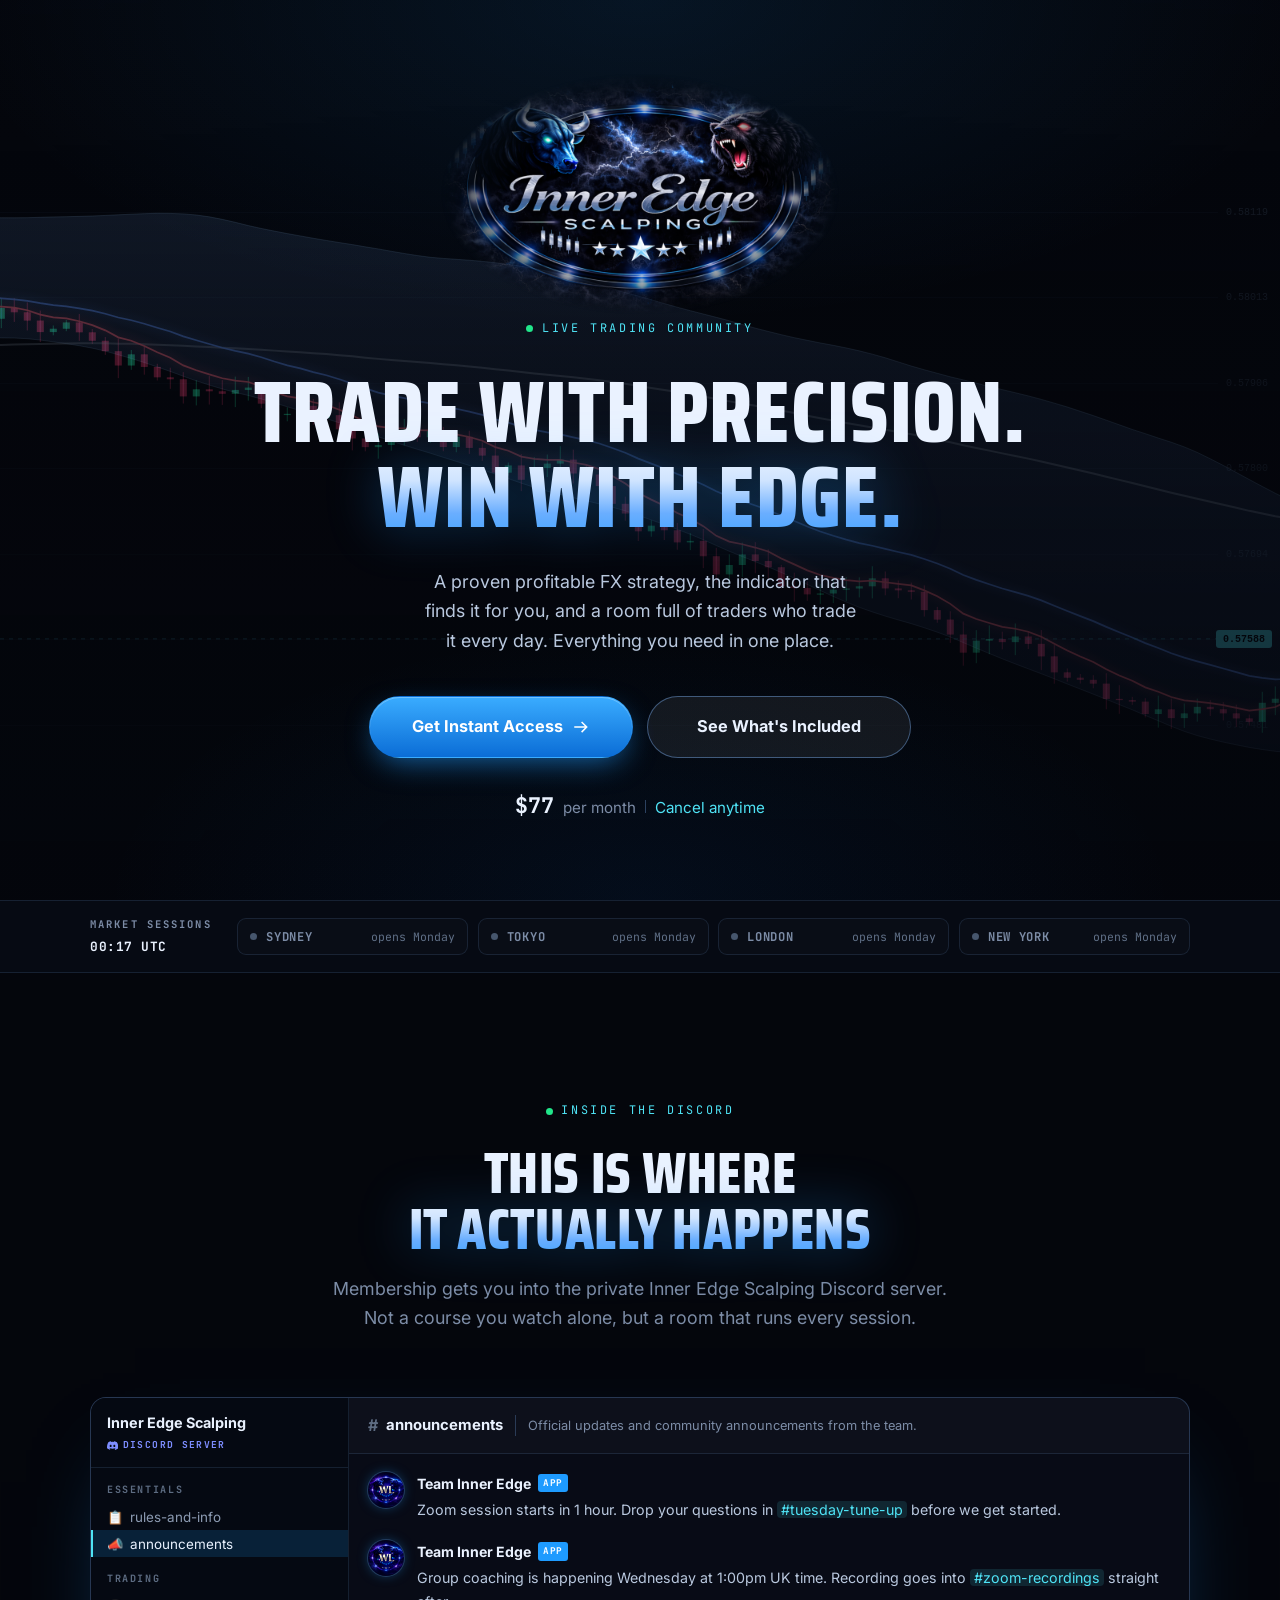
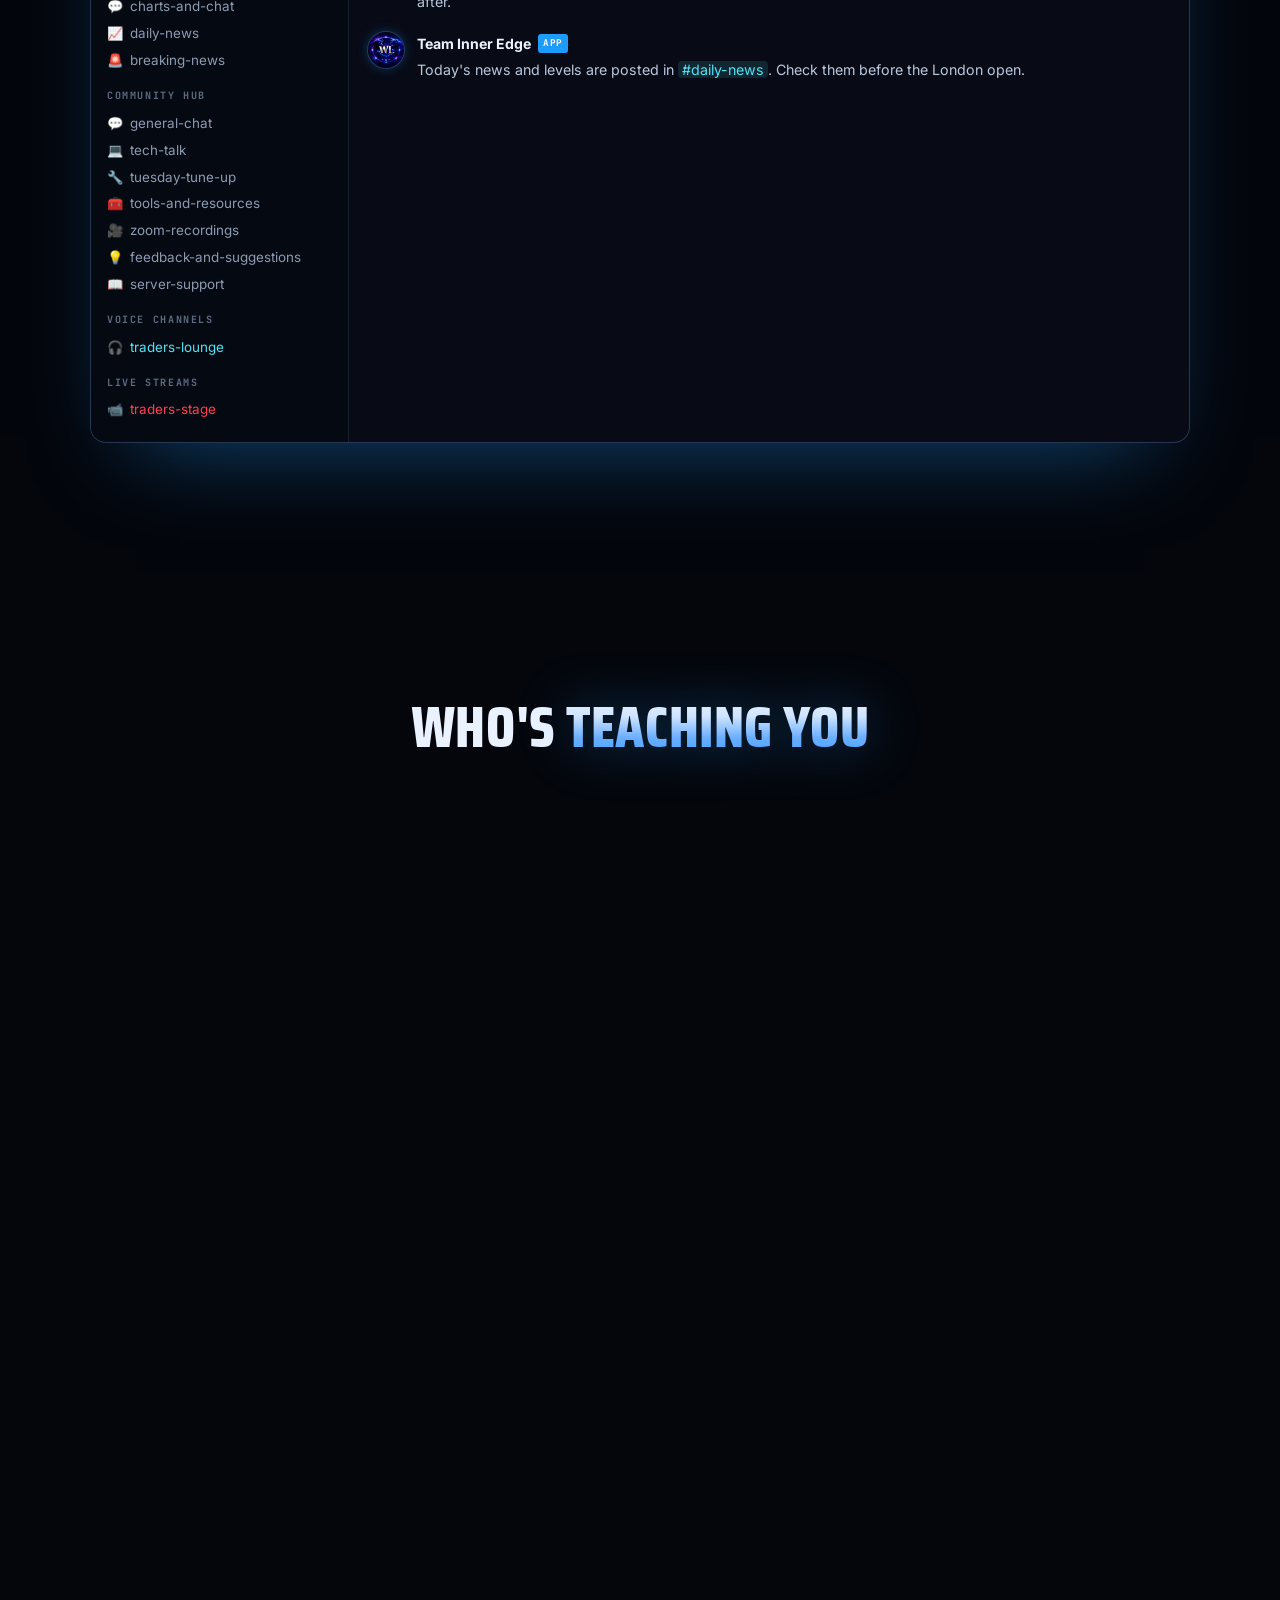
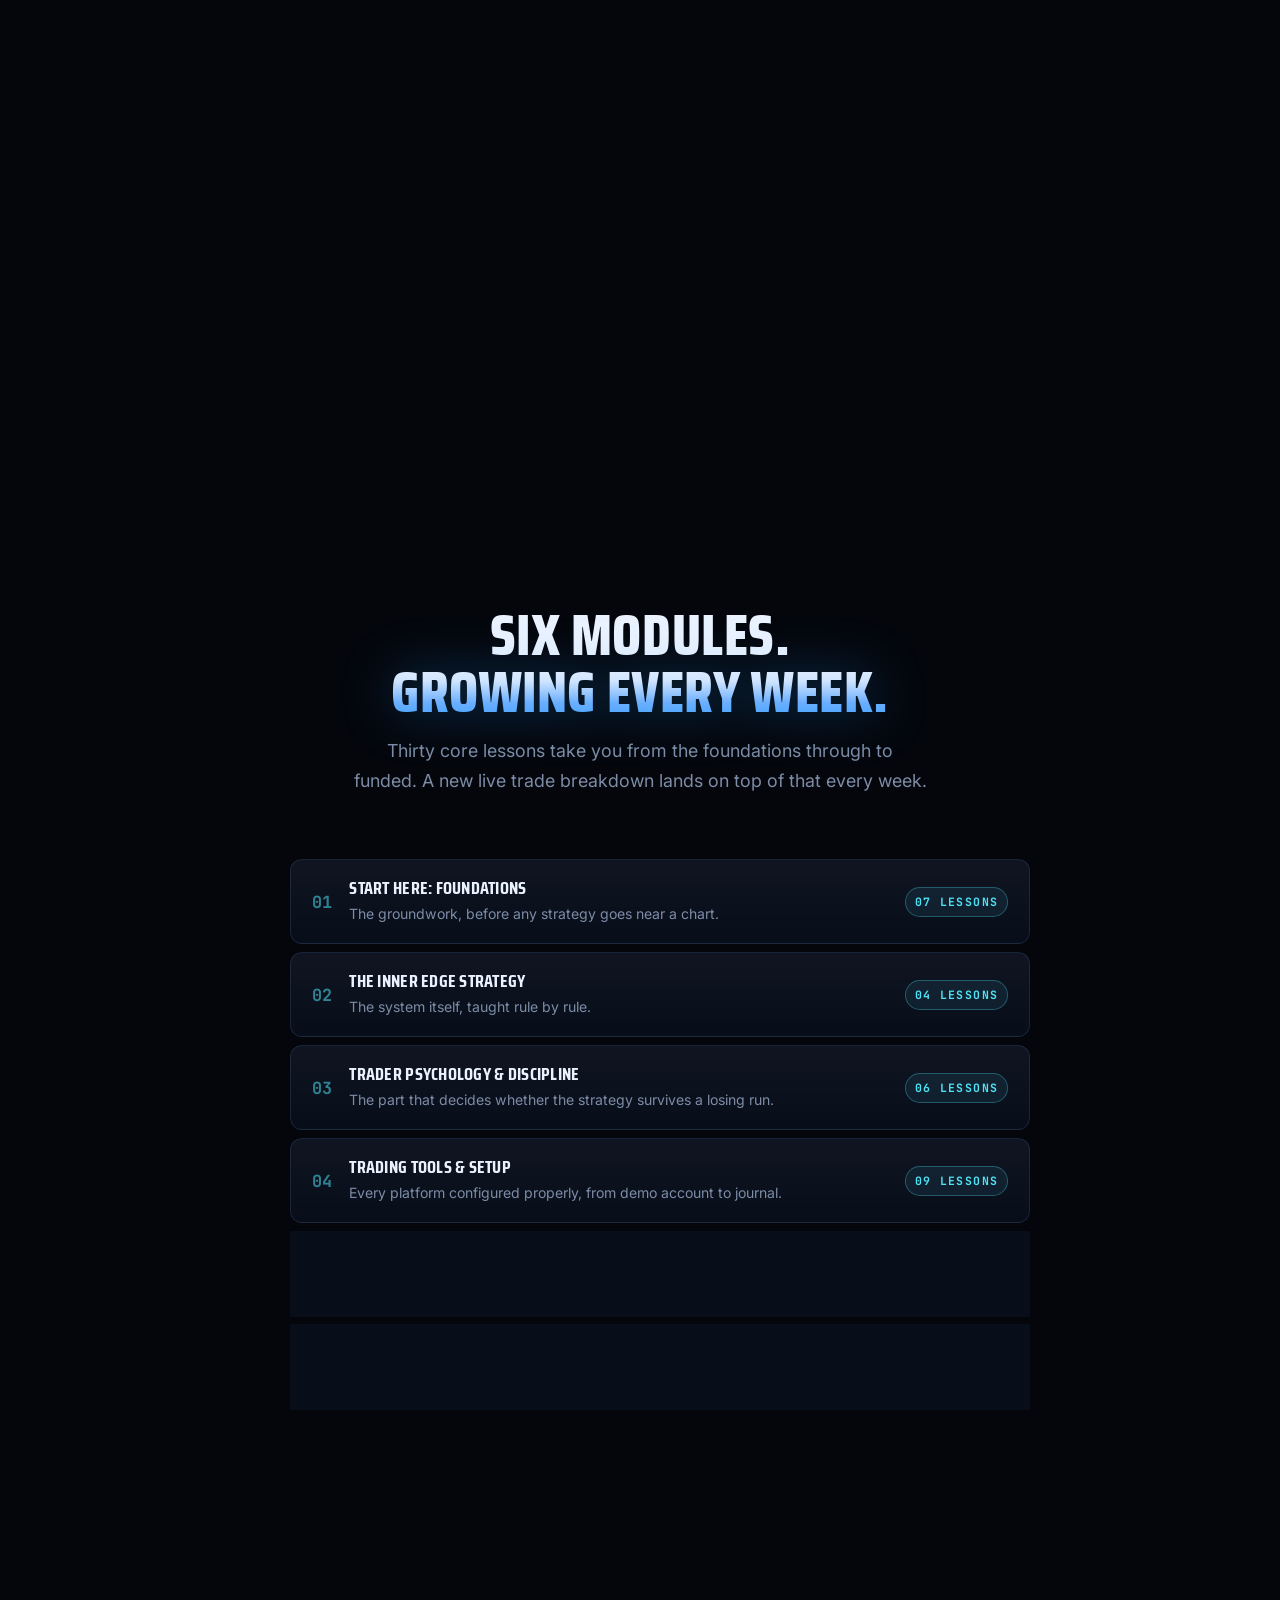
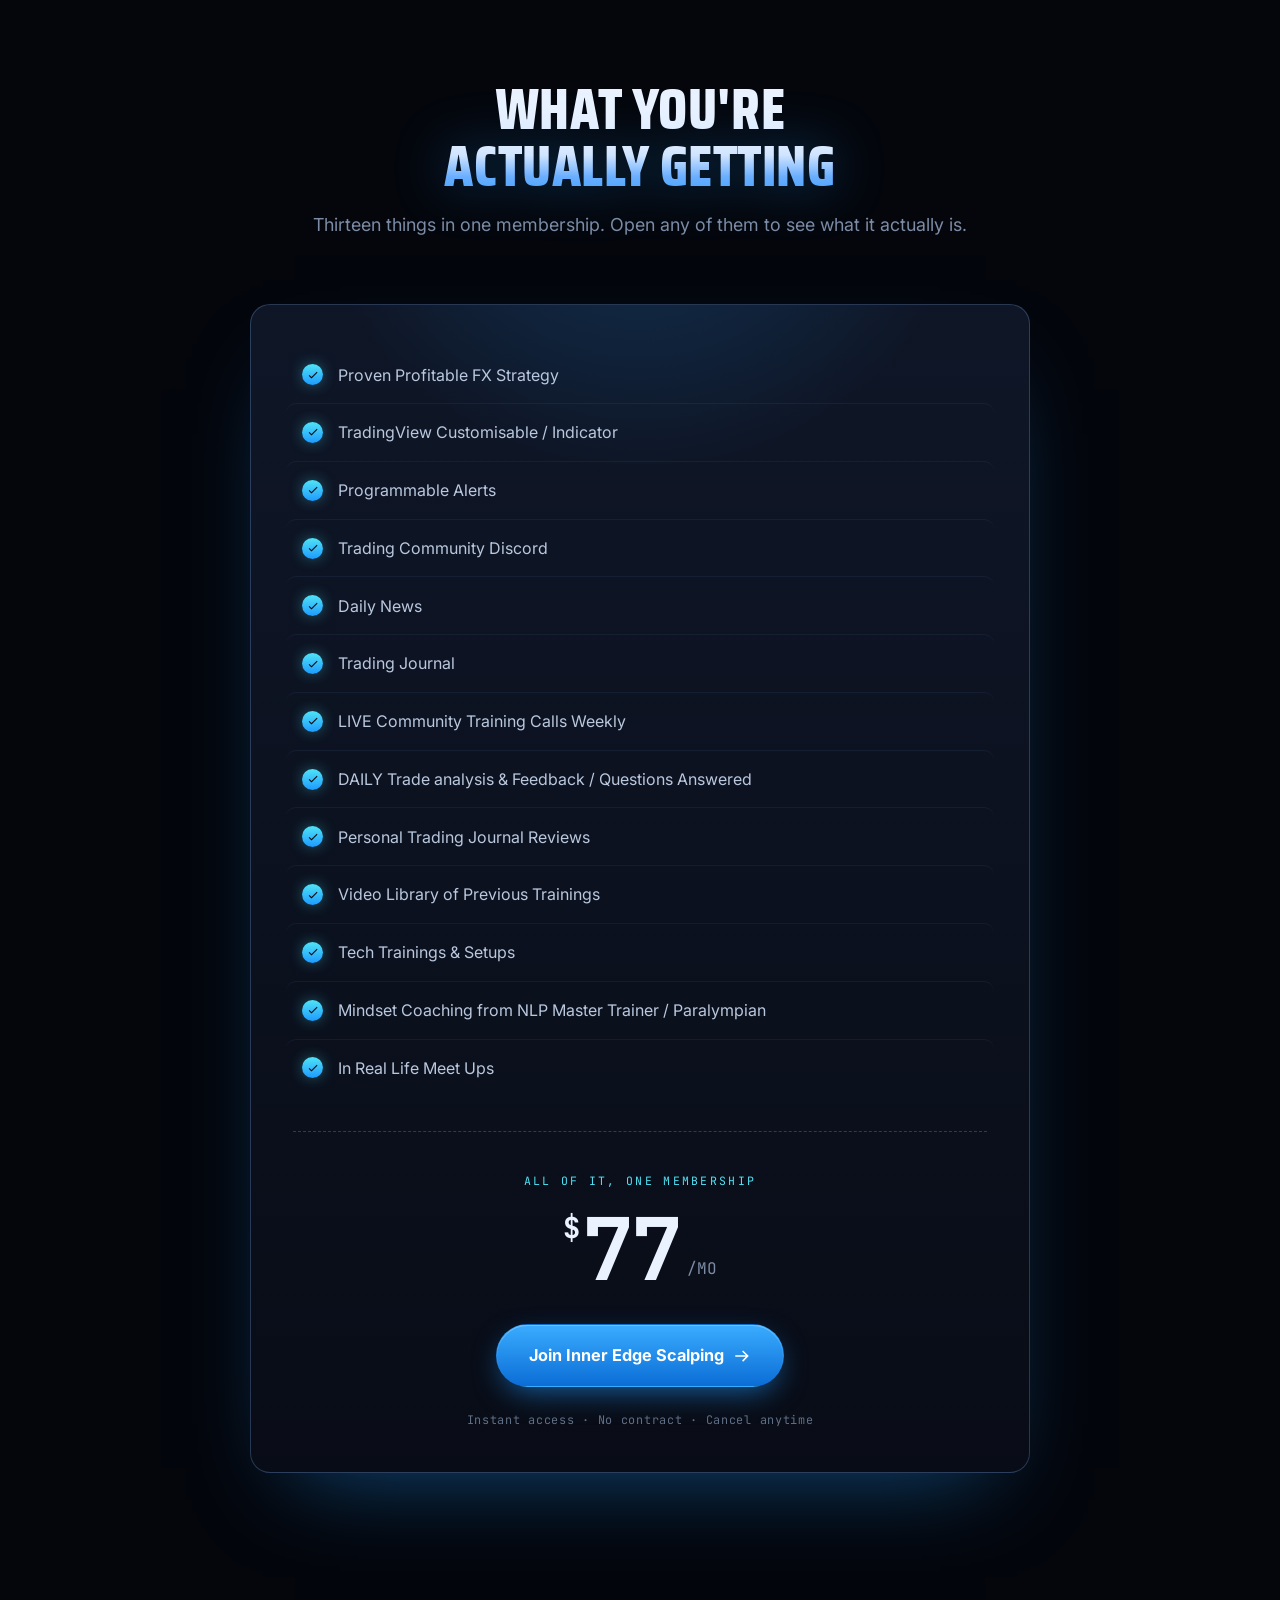
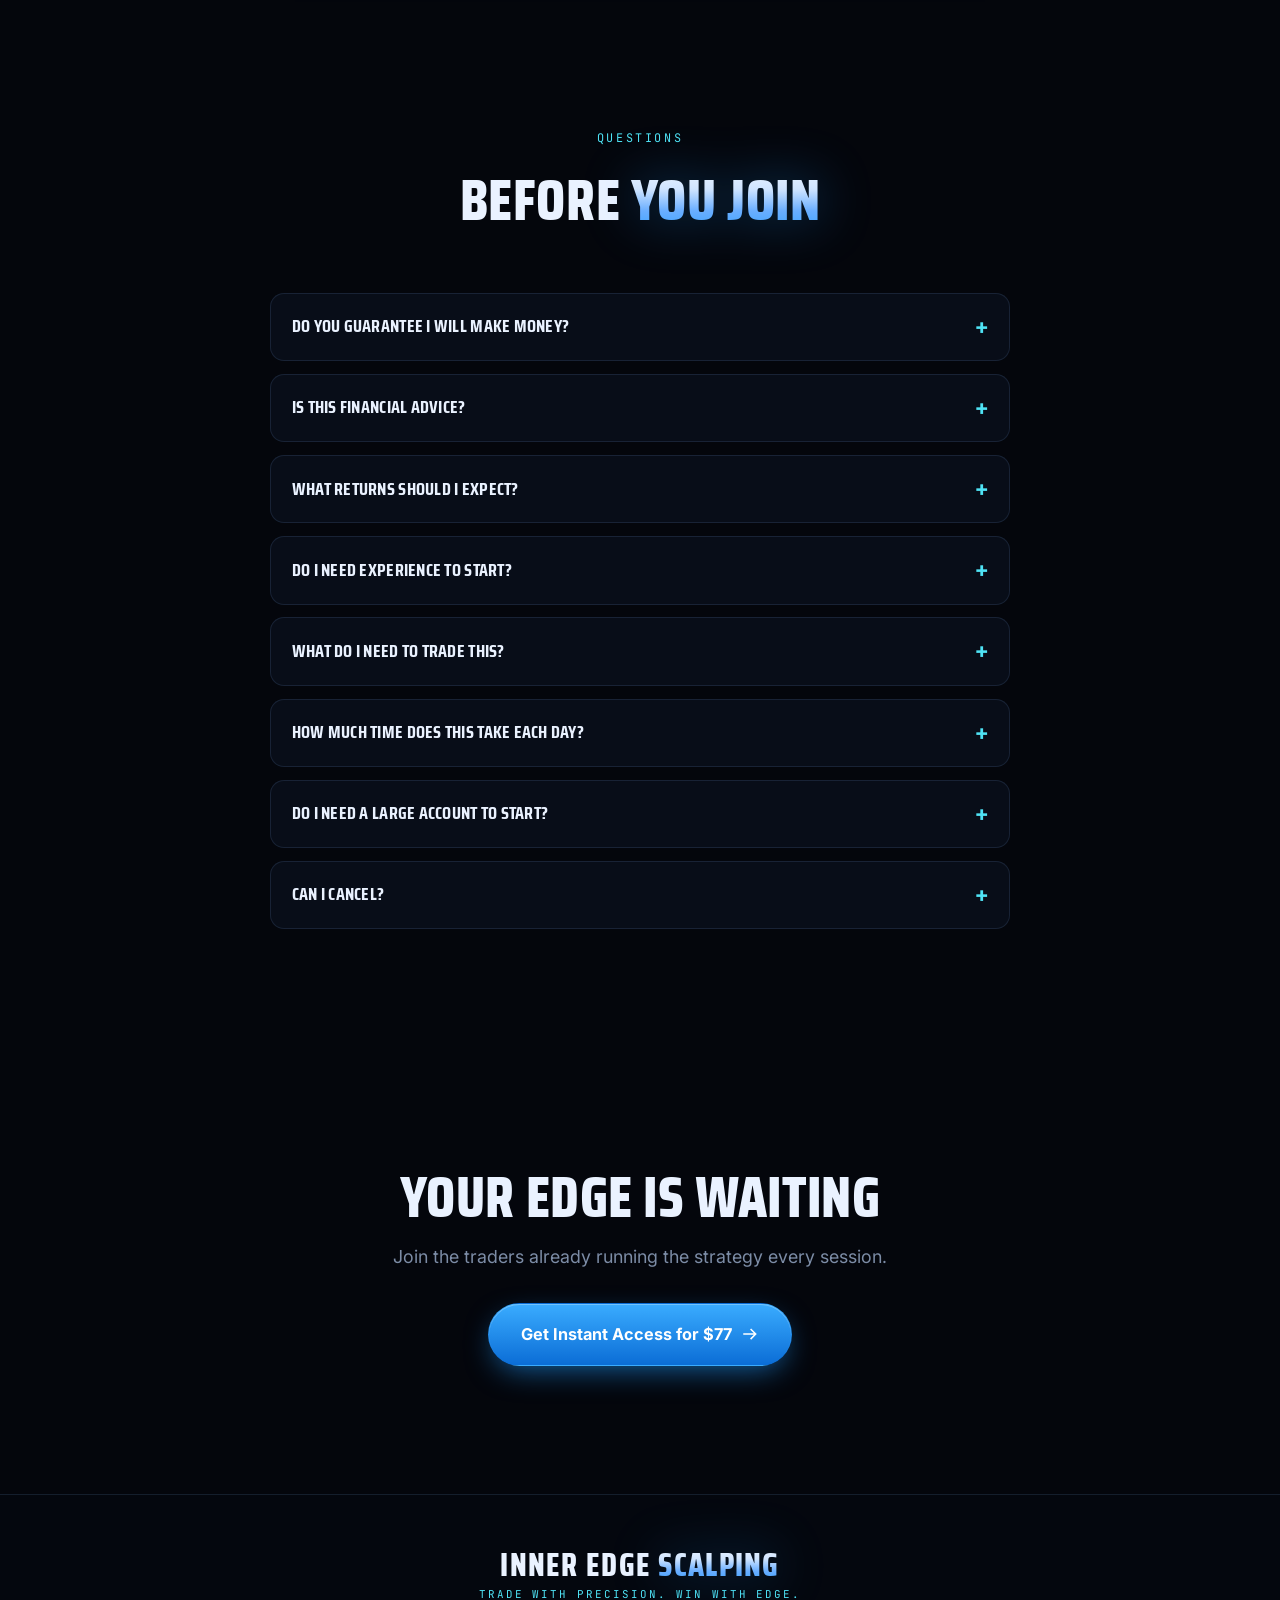
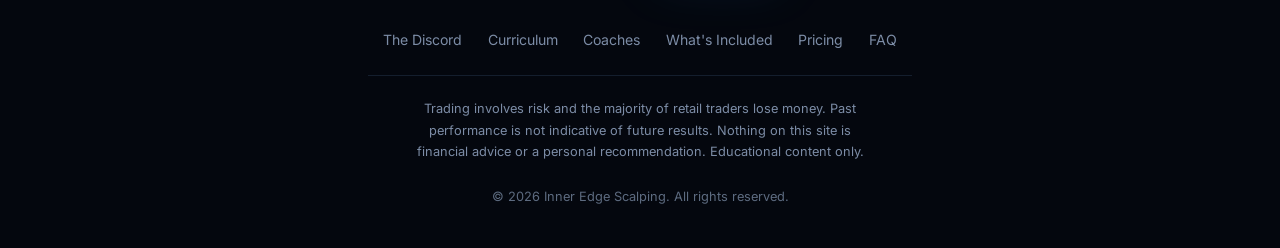
==== index.html @ 89e25b4f "Send every CTA straight to checkout The nav, hero and final-CTA buttons were in-page #pricing jumps." ====
<!DOCTYPE html>
<html lang="en">
<head>
  <meta charset="UTF-8" />
  <meta name="viewport" content="width=device-width, initial-scale=1.0" />
  <title>Inner Edge Scalping | Everything You Need To Become A Trader</title>
  <meta name="description" content="A proven profitable FX strategy, a customisable TradingView indicator, live weekly training, daily trade analysis and a community of traders. All in one place for $77 per month." />
  <!-- WL badge rather than the Inner Edge oval: the oval's wordmark is
       unreadable at 16px, the circular WL mark still reads -->
  <link rel="icon" type="image/png" sizes="32x32" href="assets/favicon-32.png" />
  <link rel="icon" type="image/png" sizes="192x192" href="assets/favicon-192.png" />
  <link rel="apple-touch-icon" sizes="180x180" href="assets/favicon-180.png" />
  <link rel="preconnect" href="https://fonts.googleapis.com" />
  <link rel="preconnect" href="https://fonts.gstatic.com" crossorigin />
  <link href="https://fonts.googleapis.com/css2?family=Inter:wght@400;500;600;700&family=JetBrains+Mono:wght@400;700&family=Saira+Condensed:wght@600;700;800&display=swap" rel="stylesheet" />
  <!-- bump ?v= on deploy so returning visitors do not get a cached stylesheet -->
  <link rel="stylesheet" href="css/styles.css?v=20260731d" />
</head>
<body>
  <a class="skip-link" href="#main">Skip to content</a>

  <!-- Ambient chart canvas: sits behind the whole page -->
  <canvas id="chartCanvas" aria-hidden="true"></canvas>
  <div class="bg-veil" aria-hidden="true"></div>
  <!-- Crosshair rides above the veil so it reads as UI, not background -->
  <canvas id="crossCanvas" aria-hidden="true"></canvas>

  <header class="nav" id="nav">
    <div class="wrap nav__inner">
      <a class="nav__brand" href="#top" aria-label="Inner Edge Scalping home">
        <img src="assets/logo-mark.png" alt="Inner Edge Scalping" />
      </a>
      <nav class="nav__links" id="navLinks" aria-label="Primary">
        <a href="#included">What's Included</a>
        <a href="#pricing">Pricing</a>
        <a href="#faq">FAQ</a>
      </nav>
      <div class="nav__cta">
        <a class="btn btn--sm" href="https://inneredgescalping.com/joinies">Join Now</a>
        <button class="nav__toggle" id="navToggle" aria-expanded="false" aria-controls="navLinks" aria-label="Toggle menu">
          <span></span><span></span><span></span>
        </button>
      </div>
    </div>
  </header>

  <main id="main">
    <!-- ================= HERO ================= -->
    <section class="hero" id="top">
      <div class="wrap hero__inner">
        <img class="hero__logo" src="assets/logo-web.png" alt="Inner Edge Scalping" />

        <p class="eyebrow"><span class="dot"></span> Live Trading Community</p>

        <h1 class="hero__title">
          Trade With Precision.<br />
          <span class="grad">Win With Edge.</span>
        </h1>

        <p class="hero__sub">
          A proven profitable FX strategy, the indicator that finds it for you, and a room full of
          traders who trade it every day. Everything you need in one place.
        </p>

        <div class="hero__actions">
          <a class="btn btn--lg" href="https://inneredgescalping.com/joinies">
            Get Instant Access
            <svg viewBox="0 0 24 24" width="18" height="18" aria-hidden="true"><path fill="currentColor" d="M13.5 4.5 21 12l-7.5 7.5-1.42-1.41L17.17 13H3v-2h14.17l-5.09-5.09z"/></svg>
          </a>
          <a class="btn btn--ghost btn--lg" href="#included">See What's Included</a>
        </div>

        <div class="hero__price">
          <span class="hero__price-num">$77</span>
          <span class="hero__price-per">per month</span>
          <span class="hero__price-sep"></span>
          <span class="hero__price-note">Cancel anytime</span>
        </div>
      </div>
    </section>

    <!-- ================= MARKET SESSIONS =================
         Real open/closed state, computed from each exchange's own
         local time via Intl, so DST is always correct. -->
    <div class="sessions">
      <div class="wrap sessions__inner">
        <div class="sessions__head">
          <span class="sessions__label">Market Sessions</span>
          <span class="sessions__utc" id="sessionsUtc"></span>
        </div>
        <ul class="sessions__list" id="sessionsList"></ul>
      </div>
    </div>

    <!-- ================= INSIDE THE ROOM =================
         Discord sidebar rebuilt in markup rather than screenshotted,
         so no join links, member names or invites leak onto a public
         page. Channel names mirror the real server. -->
    <section class="section" id="room">
      <div class="wrap">
        <div class="head" data-reveal>
          <p class="eyebrow"><span class="dot"></span> Inside The Discord</p>
          <h2 class="h2">This Is Where<br /><span class="grad">It Actually Happens</span></h2>
          <p class="lede">
            Membership gets you into the private Inner Edge Scalping Discord server. Not a course
            you watch alone, but a room that runs every session.
          </p>
        </div>

        <div class="dc" data-reveal>
          <aside class="dc__side">
            <div class="dc__server">
              <span class="dc__server-name">
                Inner Edge Scalping
                <span class="dc__server-sub">
                  <svg viewBox="0 0 24 24" aria-hidden="true"><path fill="currentColor" d="M20.317 4.37a19.79 19.79 0 0 0-4.885-1.515.074.074 0 0 0-.079.037 13.78 13.78 0 0 0-.608 1.25 18.27 18.27 0 0 0-5.487 0 12.64 12.64 0 0 0-.617-1.25.077.077 0 0 0-.079-.037A19.736 19.736 0 0 0 3.677 4.37a.07.07 0 0 0-.32.027C.533 9.046-.32 13.58.099 18.057a.082.082 0 0 0 .031.057 19.9 19.9 0 0 0 5.993 3.03.078.078 0 0 0 .084-.028c.462-.63.874-1.295 1.226-1.994a.076.076 0 0 0-.041-.106 13.107 13.107 0 0 1-1.872-.892.077.077 0 0 1-.008-.128c.126-.094.252-.192.372-.291a.074.074 0 0 1 .077-.01c3.928 1.793 8.18 1.793 12.062 0a.074.074 0 0 1 .078.01c.12.099.246.197.373.291a.077.077 0 0 1-.006.127 12.3 12.3 0 0 1-1.873.893.077.077 0 0 0-.041.107c.36.698.772 1.362 1.225 1.993a.076.076 0 0 0 .84.028 19.839 19.839 0 0 0 6.002-3.03.077.077 0 0 0 .032-.054c.5-5.177-.838-9.674-3.549-13.66a.061.061 0 0 0-.031-.03zM8.02 15.33c-1.183 0-2.157-1.085-2.157-2.419 0-1.333.956-2.419 2.157-2.419 1.21 0 2.176 1.096 2.157 2.42 0 1.333-.956 2.418-2.157 2.418zm7.975 0c-1.183 0-2.157-1.085-2.157-2.419 0-1.333.955-2.419 2.157-2.419 1.21 0 2.176 1.096 2.157 2.42 0 1.333-.946 2.418-2.157 2.418z"/></svg>
                  Discord Server
                </span>
              </span>
            </div>

            <div class="dc__group">
              <p class="dc__cat">Essentials</p>
              <ul>
                <li><button type="button" data-ch="rules-and-info"><i>📋</i>rules-and-info</button></li>
                <li><button type="button" data-ch="announcements"><i>📣</i>announcements</button></li>
              </ul>
            </div>

            <div class="dc__group">
              <p class="dc__cat">Trading</p>
              <ul>
                <li><button type="button" data-ch="charts-and-chat"><i>💬</i>charts-and-chat</button></li>
                <li><button type="button" data-ch="daily-news"><i>📈</i>daily-news</button></li>
                <li><button type="button" data-ch="breaking-news"><i>🚨</i>breaking-news</button></li>
              </ul>
            </div>

            <div class="dc__group">
              <p class="dc__cat">Community Hub</p>
              <ul>
                <li><button type="button" data-ch="general-chat"><i>💬</i>general-chat</button></li>
                <li><button type="button" data-ch="tech-talk"><i>💻</i>tech-talk</button></li>
                <li><button type="button" data-ch="tuesday-tune-up"><i>🔧</i>tuesday-tune-up</button></li>
                <li><button type="button" data-ch="tools-and-resources"><i>🧰</i>tools-and-resources</button></li>
                <li><button type="button" data-ch="zoom-recordings"><i>🎥</i>zoom-recordings</button></li>
                <li><button type="button" data-ch="feedback-and-suggestions"><i>💡</i>feedback-and-suggestions</button></li>
                <li><button type="button" data-ch="server-support"><i>📖</i>server-support</button></li>
              </ul>
            </div>

            <div class="dc__group">
              <p class="dc__cat">Voice Channels</p>
              <ul><li class="is-voice"><button type="button" data-ch="traders-lounge"><i>🎧</i>traders-lounge</button></li></ul>
            </div>

            <div class="dc__group">
              <p class="dc__cat">Live Streams</p>
              <ul><li class="is-live"><button type="button" data-ch="traders-stage"><i>📹</i>traders-stage</button></li></ul>
            </div>
          </aside>

          <div class="dc__main">
            <header class="dc__top">
              <span class="dc__hash">#</span>
              <strong id="dcName">announcements</strong>
              <span class="dc__topic" id="dcTopic"></span>
            </header>
            <div class="dc__feed" id="dcFeed"></div>
          </div>
        </div>
      </div>
    </section>

    <!-- ================= INSTRUCTORS ================= -->
    <section class="section" id="coaches">
      <div class="wrap">
        <div class="head" data-reveal>
          <h2 class="h2">Who's <span class="grad">Teaching You</span></h2>
        </div>

        <div class="coach" data-reveal>
          <figure class="coach__photo">
            <img src="assets/coaches.jpg" alt="Wendy and Lee, the Inner Edge Scalping coaches, at their trading desks" />
          </figure>

          <div class="coach__inner">
            <div class="coach__top">
              <h3 class="coach__name">Wendy &amp; Lee</h3>
              <p class="coach__role">IES Coaches</p>
              <p class="coach__intro">
                Inner Edge is the brainchild of Wendy and Lee, who met through an academy they were
                both part of and combined what they knew into one structured, no-nonsense approach
                built on real experience rather than hype.
              </p>
            </div>

            <div class="coach__pair">
              <div class="coach__one">
                <h4>Wendy</h4>
                <p>
                  Three years in Forex, working through multiple trading styles before specialising
                  in scalping. Real market experience shaped the clear, repeatable approach the
                  strategy is built on, and her background is what drives the mindset side of how
                  Inner Edge is taught.
                </p>
                <ul class="coach__creds">
                  <li>Former Paralympic Wheelchair Basketball player</li>
                  <li>NLP Master Practitioner and Trainer</li>
                  <li>TEDx speaker, author of several books and former radio host</li>
                </ul>
              </div>

              <div class="coach__one">
                <h4>Lee</h4>
                <p>
                  A long-standing business owner who has run a prestige car hire company for over
                  19 years, bringing the operational side to how the community is run. He has traded
                  Forex for around four years and traded the strategy very successfully himself
                  before the two took Inner Edge global.
                </p>
                <ul class="coach__creds">
                  <li>Business owner for over 19 years</li>
                  <li>Four years trading Forex</li>
                </ul>
              </div>
            </div>
          </div>
        </div>
      </div>
    </section>

    <!-- ================= CURRICULUM ================= -->
    <section class="section" id="curriculum">
      <div class="wrap wrap--mid">
        <div class="head" data-reveal>
          <h2 class="h2">Six Modules.<br /><span class="grad">Growing Every Week.</span></h2>
          <p class="lede">
            Thirty core lessons take you from the foundations through to funded. A new live trade
            breakdown lands on top of that every week.
          </p>
        </div>

        <ol class="mod" data-reveal>
          <li>
            <details>
              <summary class="mod__row">
                <span class="mod__n">01</span>
                <span class="mod__head">
                  <h3>Start Here: Foundations</h3>
                  <p>The groundwork, before any strategy goes near a chart.</p>
                </span>
                <span class="mod__count">07</span>
              </summary>
                <ul class="mod__lessons">
                    <li>Join the Community (Discord Access)</li>
                    <li>How the Forex Market Really Moves</li>
                    <li>Understanding Trend Structure</li>
                    <li>Pullbacks &amp; Market Timing</li>
                    <li>Reading Candlesticks with Intent</li>
                    <li>The 3 Phases of the Market</li>
                    <li>Common Trading Mistakes (Avoid These Early)</li>
                </ul>
            </details>
          </li>
          <li>
            <details>
              <summary class="mod__row">
                <span class="mod__n">02</span>
                <span class="mod__head">
                  <h3>The Inner Edge Strategy</h3>
                  <p>The system itself, taught rule by rule.</p>
                </span>
                <span class="mod__count">04</span>
              </summary>
                <ul class="mod__lessons">
                    <li>Chart Setup &amp; Initial Configuration</li>
                    <li>The 5-Minute Entry Model</li>
                    <li>Stop Loss Placement (Precision &amp; Protection)</li>
                    <li>The Re-Entry Model</li>
                </ul>
            </details>
          </li>
          <li>
            <details>
              <summary class="mod__row">
                <span class="mod__n">03</span>
                <span class="mod__head">
                  <h3>Trader Psychology &amp; Discipline</h3>
                  <p>The part that decides whether the strategy survives a losing run.</p>
                </span>
                <span class="mod__count">06</span>
              </summary>
                <ul class="mod__lessons">
                    <li>Your Personal Trading Blueprint</li>
                    <li>Shaping Your Trading Perspective</li>
                    <li>Mastering Your Nervous System</li>
                    <li>Breaking Limiting Beliefs in Trading</li>
                    <li>The Role of Mentorship in Trading Growth</li>
                    <li>Vision &amp; Goal Setting for Traders</li>
                </ul>
            </details>
          </li>
          <li>
            <details>
              <summary class="mod__row">
                <span class="mod__n">04</span>
                <span class="mod__head">
                  <h3>Trading Tools &amp; Setup</h3>
                  <p>Every platform configured properly, from demo account to journal.</p>
                </span>
                <span class="mod__count">09</span>
              </summary>
                <ul class="mod__lessons">
                    <li>Setting Up a Demo Account for MT5</li>
                    <li>Setting Up MT5</li>
                    <li>Charting Platform: TradingView</li>
                    <li>MT5 Entry Execution</li>
                    <li>TradeLocker Entry Execution</li>
                    <li>Executing Trades (MT5 &amp; TradeLocker)</li>
                    <li>How to Use Trade Assist MT5</li>
                    <li>Trade Manager InvestSoft for MT5</li>
                    <li>Building Your Trading Journal the Right Way</li>
                </ul>
            </details>
          </li>
          <li>
            <details>
              <summary class="mod__row">
                <span class="mod__n">05</span>
                <span class="mod__head">
                  <h3>Prop Firm Strategy &amp; Funding</h3>
                  <p>Passing evaluations and trading funded capital.</p>
                </span>
                <span class="mod__count">04</span>
              </summary>
                <ul class="mod__lessons">
                    <li>How Prop Firms Work</li>
                    <li>The Mindset for Passing Challenges</li>
                    <li>How to Use a Free Trial to Prepare</li>
                    <li>Getting Funded: Tools &amp; Requirements</li>
                </ul>
            </details>
          </li>
          <li>
            <details>
              <summary class="mod__row">
                <span class="mod__n">06</span>
                <span class="mod__head">
                  <h3>Live Trade Breakdowns</h3>
                  <p>Real dated trades pulled apart, plus monthly journal reviews.</p>
                </span>
                <span class="mod__count mod__count--live">New weekly</span>
              </summary>
                <p class="mod__note">A new breakdown is added every week, along with monthly journal reviews, so this module keeps growing for as long as you are a member. Everything already in there is yours from day one.</p>
            </details>
          </li>
        </ol>
      </div>
    </section>

    <!-- ================= VALUE STACK =================
         Replaces the old feature panels AND the separate pricing
         card, which were listing the same 13 items twice. -->
    <section class="section" id="included">
      <div class="wrap wrap--mid">
        <div class="head" data-reveal>
          <h2 class="h2">What You're<br /><span class="grad">Actually Getting</span></h2>
          <p class="lede">
            Thirteen things in one membership. Open any of them to see what it actually is.
          </p>
        </div>

        <div class="vs" data-reveal>
          <div class="vs__glow" aria-hidden="true"></div>

          <ul class="vs__list">
            <li class="vs__item" tabindex="0">
              <div class="vs__row">
                <span class="vs__name">Proven Profitable FX Strategy</span>
              </div>
              <div class="vs__reveal"><div class="vs__revealInner">
                <p class="vs__desc">The rules-based system the whole room trades. You learn the exact setup, the entry trigger, where the stop goes and how the target is chosen, so you can run it yourself instead of copying someone else's signals.</p>
              </div></div>
            </li>
            <li class="vs__item" tabindex="0">
              <div class="vs__row">
                <span class="vs__name">TradingView Customisable / Indicator</span>
              </div>
              <div class="vs__reveal"><div class="vs__revealInner">
                <p class="vs__desc">The IES Indicator loaded onto your own TradingView charts. It plots the bands, the moving averages and the setup conditions for you, and the inputs are yours to adjust to the pairs and timeframes you actually trade.</p>
              </div></div>
            </li>
            <li class="vs__item" tabindex="0">
              <div class="vs__row">
                <span class="vs__name">Programmable Alerts</span>
              </div>
              <div class="vs__reveal"><div class="vs__revealInner">
                <p class="vs__desc">Alerts you configure once on your own charts. TradingView then notifies you the moment the setup conditions appear, so you are not sat in front of price all session waiting for one to form.</p>
              </div></div>
            </li>
            <li class="vs__item" tabindex="0">
              <div class="vs__row">
                <span class="vs__name">Trading Community Discord</span>
              </div>
              <div class="vs__reveal"><div class="vs__revealInner">
                <p class="vs__desc">The private server. Channels for charts, daily news, breaking news, tools and tech help, plus voice rooms and live streams where members trade the session together in real time.</p>
              </div></div>
            </li>
            <li class="vs__item" tabindex="0">
              <div class="vs__row">
                <span class="vs__name">Daily News</span>
              </div>
              <div class="vs__reveal"><div class="vs__revealInner">
                <p class="vs__desc">A daily post covering the releases and price levels that matter for the session ahead, filtered down to what actually affects a scalper rather than a full macro report you have to wade through.</p>
              </div></div>
            </li>
            <li class="vs__item" tabindex="0">
              <div class="vs__row">
                <span class="vs__name">Trading Journal</span>
              </div>
              <div class="vs__reveal"><div class="vs__revealInner">
                <p class="vs__desc">A journal built around this strategy. You log the entry, the exit, how well the setup graded and what you got wrong, in a consistent format, so the patterns in your own results become impossible to miss.</p>
              </div></div>
            </li>
            <li class="vs__item" tabindex="0">
              <div class="vs__row">
                <span class="vs__name">LIVE Community Training Calls Weekly</span>
              </div>
              <div class="vs__reveal"><div class="vs__revealInner">
                <p class="vs__desc">A live call every week. Charts get reviewed in real time, questions get answered on the spot, and the recording lands in the library afterwards if you cannot make it.</p>
              </div></div>
            </li>
            <li class="vs__item" tabindex="0">
              <div class="vs__row">
                <span class="vs__name">DAILY Trade analysis &amp; Feedback / Questions Answered</span>
              </div>
              <div class="vs__reveal"><div class="vs__revealInner">
                <p class="vs__desc">Post a trade in the Discord and get it broken down: what was right, what was wrong, and what to do differently next time. Every day, not only on call days.</p>
              </div></div>
            </li>
            <li class="vs__item" tabindex="0">
              <div class="vs__row">
                <span class="vs__name">Personal Trading Journal Reviews</span>
              </div>
              <div class="vs__reveal"><div class="vs__revealInner">
                <p class="vs__desc">One to one review of your journal. Someone experienced reads what you have actually been doing and tells you where the money is leaking, rather than leaving you to guess at it alone.</p>
              </div></div>
            </li>
            <li class="vs__item" tabindex="0">
              <div class="vs__row">
                <span class="vs__name">Video Library of Previous Trainings</span>
              </div>
              <div class="vs__reveal"><div class="vs__revealInner">
                <p class="vs__desc">Every past training session, recorded and organised by topic. Join today and the whole back catalogue opens up immediately, so joining late costs you nothing.</p>
              </div></div>
            </li>
            <li class="vs__item" tabindex="0">
              <div class="vs__row">
                <span class="vs__name">Tech Trainings &amp; Setups</span>
              </div>
              <div class="vs__reveal"><div class="vs__revealInner">
                <p class="vs__desc">Walkthroughs for getting your tools right: TradingView layout, loading the indicator, wiring up alerts, and your execution setup, so the platform is never the reason a trade goes wrong.</p>
              </div></div>
            </li>
            <li class="vs__item" tabindex="0">
              <div class="vs__row">
                <span class="vs__name">Mindset Coaching from NLP Master Trainer / Paralympian</span>
              </div>
              <div class="vs__reveal"><div class="vs__revealInner">
                <p class="vs__desc">The psychological side, which is where most traders actually lose. Discipline, sizing fear, handling a losing run and trading on tilt, worked through with a qualified NLP Master Trainer and Paralympian.</p>
              </div></div>
            </li>
            <li class="vs__item" tabindex="0">
              <div class="vs__row">
                <span class="vs__name">In Real Life Meet Ups</span>
              </div>
              <div class="vs__reveal"><div class="vs__revealInner">
                <p class="vs__desc">Members meet in person through the year. Trade together, learn together, and put faces to the people you have been talking to in the room every day.</p>
              </div></div>
            </li>
          </ul>

          <div class="vs__pay" id="pricing">
            <p class="vs__pay-label">All of it, one membership</p>
            <div class="vs__amount">
              <span class="vs__cur">$</span><span class="vs__num">77</span><span class="vs__per">/MO</span>
            </div>
            <a class="btn btn--lg" href="https://inneredgescalping.com/joinies">
              Join Inner Edge Scalping
              <svg viewBox="0 0 24 24" width="18" height="18" aria-hidden="true"><path fill="currentColor" d="M13.5 4.5 21 12l-7.5 7.5-1.42-1.41L17.17 13H3v-2h14.17l-5.09-5.09z"/></svg>
            </a>
            <p class="vs__fine">Instant access &middot; No contract &middot; Cancel anytime</p>
          </div>
        </div>
      </div>
    </section>

    <!-- ================= FAQ ================= -->
    <section class="section" id="faq">
      <div class="wrap wrap--narrow">
        <div class="head" data-reveal>
          <p class="eyebrow">Questions</p>
          <h2 class="h2">Before <span class="grad">You Join</span></h2>
        </div>

        <div class="faq" data-reveal>
          <details>
            <summary>Do you guarantee I will make money?</summary>
            <p>No, and be careful of anyone in this industry who does. Trading carries real risk and the majority of retail traders lose money. What a membership gets you is a defined strategy, the tools to run it, structured training and people who trade it every session. What you do with that is down to your own discipline, risk management and execution.</p>
          </details>
          <details>
            <summary>Is this financial advice?</summary>
            <p>No. Everything here is educational. We do not manage money, place trades on your behalf, or tell you what to buy or sell. Nothing on this site or in the community should be treated as a personal recommendation. If you need advice about your own circumstances, speak to a regulated financial adviser.</p>
          </details>
          <details>
            <summary>What returns should I expect?</summary>
            <p>We do not publish return targets, because any honest answer depends on your account size, your risk per trade, how consistently you follow the rules and what the market is doing. Anyone promising you a monthly percentage is guessing or selling.</p>
          </details>
          <details>
            <summary>Do I need experience to start?</summary>
            <p>No. The course starts at the foundations and the Trading Tools and Setup module walks you through getting your platform working before you place anything. Start on a demo account, which is exactly what the first tool lesson covers.</p>
          </details>
          <details>
            <summary>What do I need to trade this?</summary>
            <p>A TradingView account for charting and a broker account on MetaTrader 5 or TradeLocker for execution. The setup lessons walk through both, including opening a free demo account first.</p>
          </details>
          <details>
            <summary>How much time does this take each day?</summary>
            <p>It is a scalping strategy, so it is session based rather than all day. Programmable alerts mean you are not watching charts waiting for a setup to appear.</p>
          </details>
          <details>
            <summary>Do I need a large account to start?</summary>
            <p>No, and you should not start with real money at all until the strategy is working on demo. The Prop Firm Strategy module also covers trading funded capital, which is an option once you can trade consistently.</p>
          </details>
          <details>
            <summary>Can I cancel?</summary>
            <p>Yes. It is $77 per month and you can cancel at any time. You keep access for the period you have paid for.</p>
          </details>
        </div>
      </div>
    </section>

    <!-- ================= FINAL CTA ================= -->
    <section class="cta">
      <div class="wrap cta__inner" data-reveal>
        <h2 class="h2">Your Edge Is Waiting</h2>
        <p class="lede">Join the traders already running the strategy every session.</p>
        <a class="btn btn--lg" href="https://inneredgescalping.com/joinies">
          Get Instant Access for $77
          <svg viewBox="0 0 24 24" width="18" height="18" aria-hidden="true"><path fill="currentColor" d="M13.5 4.5 21 12l-7.5 7.5-1.42-1.41L17.17 13H3v-2h14.17l-5.09-5.09z"/></svg>
        </a>
      </div>
    </section>
  </main>

  <footer class="foot">
    <div class="wrap foot__inner">
      <div class="foot__brand">
        <p class="foot__mark">Inner Edge <span class="grad">Scalping</span></p>
        <p class="foot__tag">Trade With Precision. Win With Edge.</p>
      </div>

      <nav class="foot__nav" aria-label="Footer">
        <a href="#room">The Discord</a>
        <a href="#curriculum">Curriculum</a>
        <a href="#coaches">Coaches</a>
        <a href="#included">What's Included</a>
        <a href="#pricing">Pricing</a>
        <a href="#faq">FAQ</a>
      </nav>

      <p class="foot__disc">
        Trading involves risk and the majority of retail traders lose money. Past performance is not
        indicative of future results. Nothing on this site is financial advice or a personal
        recommendation. Educational content only.
      </p>
      <p class="foot__copy">&copy; <span data-year></span> Inner Edge Scalping. All rights reserved.</p>
    </div>
  </footer>

  <script src="js/main.js?v=20260731d" defer></script>
</body>
</html>
---- css/styles.css ----
/* ============================================================
   Inner Edge Scalping — sales page
   Palette + type derived from the bull/bear chrome logo:
   near-black navy base, electric blue glow, chrome headings,
   cyan/red as the up/down accents, mono for every number.
   ============================================================ */

:root {
  /* Surfaces */
  --void:   #04060c;
  --ink:    #070b14;
  --panel:  #0b1120;
  --panel-2:#0e1526;
  --line:   rgba(120, 170, 235, 0.14);
  --line-2: rgba(120, 170, 235, 0.28);

  /* Brand */
  --electric: #1e9bff;
  --electric-d:#0b6dd6;
  --cyan:     #4fe3f5;
  --up:       #21e58a;
  --down:     #ff3b52;

  /* Text */
  --chrome: #eaf2ff;
  --text:   #b9c8de;
  --muted:  #7c8ca6;

  /* Type */
  --f-display: 'Saira Condensed', 'Inter', system-ui, sans-serif;
  --f-body:    'Inter', system-ui, -apple-system, sans-serif;
  --f-mono:    'JetBrains Mono', ui-monospace, monospace;

  /* Layout */
  --wrap: 1180px;
  --gutter: clamp(1.15rem, 4vw, 2.5rem);
  --radius: 16px;
  --nav-h: 68px;

  --ease: cubic-bezier(.22, .61, .36, 1);
}

* { box-sizing: border-box; }

html { scroll-behavior: smooth; }

body {
  margin: 0;
  background: var(--void);
  color: var(--text);
  font-family: var(--f-body);
  font-size: 16px;
  line-height: 1.65;
  -webkit-font-smoothing: antialiased;
  overflow-x: hidden;
}

img { max-width: 100%; display: block; }
a { color: inherit; text-decoration: none; }
ul { list-style: none; margin: 0; padding: 0; }

.skip-link {
  position: absolute; left: -9999px; top: 0; z-index: 200;
  background: var(--electric); color: #fff; padding: .7rem 1.1rem; border-radius: 0 0 8px 0;
}
.skip-link:focus { left: 0; }

.wrap { width: 100%; max-width: var(--wrap); margin: 0 auto; padding-inline: var(--gutter); }
.wrap--narrow { max-width: 820px; }
.wrap--mid { max-width: 860px; }

/* ---------- Ambient chart canvas ---------- */
#chartCanvas {
  position: fixed; inset: 0;
  width: 100%; height: 100%;
  z-index: 0;
  pointer-events: none;
}
/* Veil keeps the chart readable-but-quiet behind content */
.bg-veil {
  position: fixed; inset: 0; z-index: 1; pointer-events: none;
  background:
    radial-gradient(90% 60% at 50% 0%, rgba(30,155,255,.10), transparent 60%),
    radial-gradient(70% 50% at 50% 100%, rgba(11,109,214,.08), transparent 60%),
    linear-gradient(180deg, rgba(4,6,12,.40) 0%, rgba(4,6,12,.68) 45%, rgba(4,6,12,.86) 100%);
}
#crossCanvas {
  position: fixed; inset: 0;
  width: 100%; height: 100%;
  z-index: 2;
  pointer-events: none;
}
main, .nav, .foot { position: relative; z-index: 3; }

/* ---------- Type ---------- */
.h2, .hero__title {
  font-family: var(--f-display);
  font-weight: 800;
  text-transform: uppercase;
  letter-spacing: .01em;
  line-height: .98;
  color: var(--chrome);
  margin: 0;
}
.h2 { font-size: clamp(2.1rem, 5.2vw, 3.6rem); }

/* Chrome/metallic sweep, echoes the logo lettering */
.grad {
  background: linear-gradient(180deg, #ffffff 0%, #cfe4ff 38%, #6aaeff 62%, #1e9bff 100%);
  -webkit-background-clip: text; background-clip: text;
  -webkit-text-fill-color: transparent; color: transparent;
  filter: drop-shadow(0 0 26px rgba(30,155,255,.35));
}

.eyebrow {
  font-family: var(--f-mono);
  font-size: .74rem;
  letter-spacing: .22em;
  text-transform: uppercase;
  color: var(--cyan);
  margin: 0 0 1.5rem;
  display: inline-flex; align-items: center; gap: .55rem;
}
.eyebrow .dot {
  width: 7px; height: 7px; border-radius: 50%;
  background: var(--up);
  box-shadow: 0 0 0 0 rgba(33,229,138,.6);
  animation: pulse 2.2s infinite;
}
@keyframes pulse {
  0%   { box-shadow: 0 0 0 0 rgba(33,229,138,.55); }
  70%  { box-shadow: 0 0 0 9px rgba(33,229,138,0); }
  100% { box-shadow: 0 0 0 0 rgba(33,229,138,0); }
}

/* text-wrap:balance evens out the line lengths on these short centred
   blocks, which stops the one-word orphan on the last line. */
.lede {
  font-size: clamp(1rem, 1.7vw, 1.12rem);
  color: var(--muted);
  max-width: 62ch;
  margin: 1rem 0 0;
  text-wrap: balance;
}
.h2, .hero__title, .hero__sub, .coach__intro, .vs__desc, .mod__head p {
  text-wrap: balance;
}

/* ---------- Buttons ---------- */
.btn {
  display: inline-flex; align-items: center; justify-content: center; gap: .55rem;
  font-weight: 700; font-size: .95rem;
  padding: .85rem 1.5rem;
  border-radius: 999px;
  border: 1px solid transparent;
  background: linear-gradient(180deg, #3aacff, #0b6dd6);
  color: #fff;
  box-shadow: 0 10px 30px -8px rgba(30,155,255,.65), inset 0 1px 0 rgba(255,255,255,.28);
  transition: transform .18s var(--ease), box-shadow .25s var(--ease), filter .2s var(--ease);
  cursor: pointer;
}
.btn:hover { transform: translateY(-2px); box-shadow: 0 16px 40px -8px rgba(30,155,255,.8), inset 0 1px 0 rgba(255,255,255,.35); filter: brightness(1.06); }
.btn:active { transform: translateY(0); }
.btn--lg { padding: 1.05rem 2rem; font-size: 1.02rem; }
.btn--sm { padding: .6rem 1.15rem; font-size: .86rem; }
.btn--block { width: 100%; }
.btn--ghost {
  background: rgba(255,255,255,.065);
  border-color: rgba(120,170,235,.45);
  color: var(--chrome);
  box-shadow: none;
  backdrop-filter: blur(6px);
}
.btn--ghost:hover { background: rgba(30,155,255,.10); border-color: var(--electric); box-shadow: 0 0 0 1px rgba(30,155,255,.25); }

/* ---------- Nav ---------- */
/* The whole bar is absent over the hero and drops in once the hero logo
   scrolls away, so the opening screen is just the logo and the headline.
   visibility (not just opacity) keeps it out of the tab order while hidden. */
.nav {
  position: fixed; top: 0; left: 0; right: 0; height: var(--nav-h);
  z-index: 60;
  display: flex; align-items: center;
  border-bottom: 1px solid transparent;
  opacity: 0;
  visibility: hidden;
  transform: translateY(-100%);
  transition: opacity .35s var(--ease), transform .35s var(--ease),
              visibility .35s var(--ease), background .3s var(--ease),
              border-color .3s var(--ease);
}
.nav.is-visible { opacity: 1; visibility: visible; transform: none; }
.nav.is-stuck {
  background: rgba(6,9,17,.82);
  backdrop-filter: blur(14px) saturate(1.2);
  border-bottom-color: var(--line);
}
/* Links sit against the logo, CTA pushed right. space-between let the
   uneven side widths knock the links off true centre, which read as
   accidental rather than deliberate. */
.nav__inner { display: flex; align-items: center; gap: 2.2rem; }
.nav__brand img {
  height: 46px; width: auto;
  mix-blend-mode: screen;
  /* logo art has a stormy near-black backdrop; feather it so no box edge shows */
  -webkit-mask-image: radial-gradient(ellipse 60% 58% at 50% 50%, #000 52%, transparent 80%);
          mask-image: radial-gradient(ellipse 60% 58% at 50% 50%, #000 52%, transparent 80%);
}
/* Anchored right, next to the CTA. Left-aligning them left the links
   parked at the width of the (invisible) logo, which looked arbitrary. */
.nav__links { display: flex; gap: 2rem; margin-left: auto; }
.nav__links a {
  font-size: .92rem; font-weight: 500; color: var(--text);
  position: relative; padding: .3rem 0;
  transition: color .2s var(--ease);
}
.nav__links a::after {
  content: ""; position: absolute; left: 0; bottom: -2px; height: 2px; width: 0;
  background: linear-gradient(90deg, var(--cyan), var(--electric));
  transition: width .25s var(--ease);
}
.nav__links a:hover { color: var(--chrome); }
.nav__links a:hover::after { width: 100%; }
.nav__cta { display: flex; align-items: center; gap: .8rem; }

.nav__toggle {
  display: none; flex-direction: column; gap: 5px;
  background: none; border: 0; padding: 6px; cursor: pointer;
}
.nav__toggle span { display: block; width: 24px; height: 2px; background: var(--chrome); border-radius: 2px; transition: transform .25s var(--ease), opacity .2s var(--ease); }
.nav__toggle.is-open span:nth-child(1) { transform: translateY(7px) rotate(45deg); }
.nav__toggle.is-open span:nth-child(2) { opacity: 0; }
.nav__toggle.is-open span:nth-child(3) { transform: translateY(-7px) rotate(-45deg); }

/* ---------- Hero ---------- */
.hero {
  min-height: 100svh;
  display: flex; flex-direction: column; align-items: center; justify-content: center;
  text-align: center;
  padding: calc(var(--nav-h) + 1.5rem) 0 4.5rem;
  position: relative;
}
.hero__inner { display: flex; flex-direction: column; align-items: center; }

.hero__logo {
  width: min(440px, 78vw);
  mix-blend-mode: screen;
  margin-top: -2.5rem;
  margin-bottom: -0.8rem;
  /* Feathered so the artwork's rectangular backdrop dissolves into the page */
  -webkit-mask-image: radial-gradient(ellipse 58% 56% at 50% 50%, #000 48%, transparent 78%);
          mask-image: radial-gradient(ellipse 58% 56% at 50% 50%, #000 48%, transparent 78%);
  filter: drop-shadow(0 0 70px rgba(30,155,255,.4));
  animation: floatIn 1s var(--ease) both;
}
@keyframes floatIn { from { opacity: 0; transform: translateY(14px) scale(.98); } to { opacity: 1; transform: none; } }

.hero__title {
  font-size: clamp(2.6rem, 7.4vw, 5.4rem);
  margin: .5rem 0 0;
}
.hero__sub {
  font-size: clamp(.98rem, 1.75vw, 1.12rem);
  color: var(--text);
  max-width: 58ch;
  margin: 1.7rem auto 0;
}
.hero__actions { display: flex; flex-wrap: wrap; gap: .9rem; justify-content: center; margin-top: 2.5rem; }
/* Equal width so the pair reads as one deliberate unit rather than two
   buttons sized by whatever their labels happened to be. */
.hero__actions .btn { min-width: 16.5rem; }

/* Deliberately NOT a pill. Dressed like the buttons above it, this read
   as a third clickable control when it is only a statement of price. */
.hero__price {
  display: inline-flex; align-items: baseline; gap: .55rem; flex-wrap: wrap; justify-content: center;
  margin-top: 1.9rem;
  padding: 0;
  border: 0;
  background: none;
}
.hero__price-num {
  font-family: var(--f-mono); font-weight: 700; font-size: 1.35rem;
  color: var(--chrome);
}
.hero__price-per { font-size: .95rem; color: var(--muted); }
.hero__price-sep { width: 1px; height: 13px; background: rgba(120,170,235,.35); align-self: center; }
.hero__price-note { font-size: .95rem; color: var(--cyan); }

/* ---------- Market sessions ---------- */
.sessions {
  border-block: 1px solid var(--line);
  background: rgba(8,12,22,.78);
  backdrop-filter: blur(12px);
  position: relative; z-index: 2;
  padding: .95rem 0;
}
.sessions__inner { display: flex; align-items: center; gap: 1.6rem; }

.sessions__head { display: flex; flex-direction: column; gap: .15rem; flex: none; }
.sessions__label {
  font-family: var(--f-mono); font-size: .66rem; font-weight: 700;
  letter-spacing: .2em; text-transform: uppercase; color: var(--muted);
}
.sessions__utc {
  font-family: var(--f-mono); font-size: .8rem; font-weight: 700;
  color: var(--chrome); letter-spacing: .04em;
}

.sessions__list { display: flex; flex: 1; gap: .6rem; }
.ses {
  flex: 1;
  display: flex; align-items: center; gap: .55rem;
  padding: .45rem .75rem;
  border: 1px solid var(--line);
  border-radius: 9px;
  background: rgba(255,255,255,.014);
  min-width: 0;
  transition: border-color .3s var(--ease), background .3s var(--ease);
}
.ses__dot {
  width: 7px; height: 7px; border-radius: 50%; flex: none;
  background: #46566d;
}
.ses__name {
  font-family: var(--f-mono); font-size: .76rem; font-weight: 700;
  letter-spacing: .06em; text-transform: uppercase;
  color: var(--muted); white-space: nowrap;
}
.ses__time {
  margin-left: auto;
  font-family: var(--f-mono); font-size: .72rem;
  color: #5f6f86; white-space: nowrap;
  overflow: hidden; text-overflow: ellipsis;
}

/* open state */
.ses.is-open {
  border-color: rgba(33,229,138,.34);
  background: rgba(33,229,138,.06);
}
.ses.is-open .ses__dot {
  background: var(--up);
  box-shadow: 0 0 0 0 rgba(33,229,138,.6);
  animation: pulse 2.2s infinite;
}
.ses.is-open .ses__name { color: var(--chrome); }
.ses.is-open .ses__time { color: var(--up); }

/* ---------- Sections ---------- */
.section { padding: clamp(4.5rem, 11vw, 8rem) 0; }
.head { text-align: center; margin-bottom: clamp(2.5rem, 6vw, 4rem); display: flex; flex-direction: column; align-items: center; }
.head .lede { text-align: center; }

/* ---------- Curriculum ----------
   Each module opens to the real lesson list, so the depth is provable
   rather than asserted. */
.mod { display: grid; gap: .5rem; }
.mod li {
  border: 1px solid var(--line);
  border-radius: 12px;
  background: linear-gradient(180deg, rgba(255,255,255,.03), rgba(255,255,255,0)), rgba(11,17,32,.72);
  backdrop-filter: blur(10px);
  overflow: hidden;
  transition: border-color .3s var(--ease), box-shadow .3s var(--ease);
}
.mod li:hover { border-color: var(--line-2); box-shadow: 0 20px 46px -26px rgba(30,155,255,.6); }
.mod li:has(details[open]) { border-color: var(--line-2); }

.mod__row {
  display: grid;
  grid-template-columns: auto 1fr auto;
  gap: 1.1rem;
  align-items: center;
  padding: 1.1rem 1.3rem;
  cursor: pointer;
  list-style: none;
}
.mod__row::-webkit-details-marker { display: none; }

.mod__n {
  font-family: var(--f-mono);
  font-size: 1.05rem; font-weight: 700;
  color: rgba(79,227,245,.55);
  line-height: 1.2;
}
.mod__head h3 {
  margin: 0 0 .25rem;
  font-family: var(--f-display);
  font-weight: 700; text-transform: uppercase; letter-spacing: .015em;
  font-size: 1.12rem; line-height: 1.15;
  color: var(--chrome);
}
.mod__head p { margin: 0; font-size: .88rem; color: var(--muted); }

/* lesson count doubles as the open/close affordance */
.mod__count {
  position: relative;
  font-family: var(--f-mono); font-size: .72rem; font-weight: 700;
  letter-spacing: .1em;
  color: var(--cyan);
  padding: .28rem .55rem .28rem .55rem;
  border: 1px solid rgba(79,227,245,.3);
  border-radius: 999px;
  background: rgba(79,227,245,.08);
  white-space: nowrap;
}
.mod__count::after { content: " LESSONS"; letter-spacing: .12em; }
/* this module grows weekly, so it carries a label rather than a count
   that would be wrong the moment the next video goes up */
.mod__count--live {
  color: var(--up);
  border-color: rgba(33,229,138,.35);
  background: rgba(33,229,138,.10);
  text-transform: uppercase;
}
.mod__count--live::after { content: ""; }

.mod__lessons {
  display: grid;
  gap: .1rem;
  padding: 0 1.3rem 1.2rem 3.5rem;
}
.mod__lessons li {
  border: 0; background: none; backdrop-filter: none; border-radius: 0;
  display: flex; align-items: flex-start; gap: .65rem;
  padding: .38rem 0;
  font-size: .9rem; color: var(--text);
}
.mod__lessons li:hover { box-shadow: none; }
.mod__lessons li::before {
  content: ""; flex: none;
  width: 5px; height: 5px; margin-top: .55rem; border-radius: 50%;
  background: rgba(79,227,245,.6);
}
.mod__note {
  margin: 0; padding: 0 1.3rem 1.2rem 3.5rem;
  font-size: .88rem; color: var(--muted);
}

/* ---------- Coaches ---------- */
.coach {
  border: 1px solid var(--line-2);
  border-radius: 18px;
  background: linear-gradient(180deg, rgba(16,24,42,.9), rgba(9,13,24,.92));
  backdrop-filter: blur(14px);
  overflow: hidden;
}

/* real photo carries the trust here, so it leads the card edge to edge */
.coach__photo { position: relative; margin: 0; line-height: 0; }
.coach__photo img { width: 100%; height: auto; display: block; }
/* scrim so the photo dissolves into the card rather than butting against it */
.coach__photo::after {
  content: ""; position: absolute; inset: auto 0 -1px 0; height: 38%;
  background: linear-gradient(180deg, transparent, rgba(11,16,28,.75) 60%, rgba(11,16,28,.97));
  pointer-events: none;
}

.coach__inner { padding: clamp(1.4rem, 3.5vw, 2.4rem); margin-top: -2.5rem; position: relative; }

.coach__top { text-align: center; }
.coach__name {
  margin: 0;
  font-family: var(--f-display); font-weight: 700;
  text-transform: uppercase; letter-spacing: .03em;
  font-size: clamp(1.7rem, 4vw, 2.3rem); color: var(--chrome);
}
.coach__role {
  margin: .2rem 0 0;
  font-family: var(--f-mono); font-size: .72rem;
  letter-spacing: .2em; text-transform: uppercase; color: var(--cyan);
}
.coach__intro {
  max-width: 62ch; margin: 1.1rem auto 0;
  font-size: 1rem; color: var(--text);
}

.coach__pair {
  display: grid; grid-template-columns: 1fr 1fr; gap: clamp(1.5rem, 4vw, 2.6rem);
  margin-top: 2rem; padding-top: 1.9rem;
  border-top: 1px solid var(--line);
}
.coach__one h4 {
  margin: 0 0 .5rem;
  font-family: var(--f-display); font-weight: 700;
  text-transform: uppercase; letter-spacing: .04em;
  font-size: 1.15rem; color: var(--cyan);
}
.coach__one p { margin: 0 0 1rem; font-size: .93rem; color: var(--muted); }
.coach__creds { display: grid; gap: .55rem; }
.coach__creds li {
  display: flex; align-items: flex-start; gap: .65rem;
  font-size: .9rem; line-height: 1.45; color: var(--text);
  /* balance stops a single word stranding on the second line */
  text-wrap: balance;
}
.coach__creds li::before {
  content: ""; flex: none;
  width: 6px; height: 6px; margin-top: .46rem; border-radius: 50%;
  background: linear-gradient(180deg, var(--cyan), var(--electric));
  box-shadow: 0 0 12px rgba(79,227,245,.9);
}

/* ---------- Inside the room (Discord recreation) ----------
   Rebuilt in markup rather than screenshotted: crisp at any size,
   responsive, and it leaks no invites or member data. */
.dc {
  display: grid;
  grid-template-columns: 258px 1fr;
  border: 1px solid var(--line-2);
  border-radius: 16px;
  overflow: hidden;
  background: rgba(9,13,24,.92);
  backdrop-filter: blur(14px);
  box-shadow: 0 40px 90px -45px rgba(30,155,255,.5);
  min-height: 470px;
}


/* sidebar */
.dc__side {
  background: rgba(6,10,18,.96);
  border-right: 1px solid var(--line);
  padding-bottom: 1.2rem;
  overflow: hidden;
}
.dc__server {
  display: flex; align-items: center; gap: .6rem;
  padding: .85rem 1rem;
  border-bottom: 1px solid var(--line);
}
.dc__server img {
  width: 30px; height: 30px; border-radius: 7px; object-fit: cover;
  mix-blend-mode: screen;
}
.dc__server-name {
  display: flex; flex-direction: column; gap: .12rem; min-width: 0;
  font-weight: 700; font-size: .9rem; color: var(--chrome);
  white-space: nowrap; overflow: hidden; text-overflow: ellipsis;
}
/* names the platform outright, since Discord's UI only reads as Discord
   to people who already use it */
.dc__server-sub {
  display: flex; align-items: center; gap: .3rem;
  font-family: var(--f-mono); font-size: .6rem; font-weight: 700;
  letter-spacing: .14em; text-transform: uppercase;
  color: #7d8dff;
}
.dc__server-sub svg { width: 11px; height: 11px; flex: none; }

.dc__group { padding: .9rem 0 0; }
.dc__cat {
  margin: 0 0 .3rem;
  padding: 0 1rem;
  font-family: var(--f-mono);
  font-size: .63rem; font-weight: 700;
  letter-spacing: .16em; text-transform: uppercase;
  color: #5d6c82;
}
.dc__side button {
  width: 100%;
  display: flex; align-items: center; gap: .45rem;
  padding: .34rem 1rem;
  font-family: inherit; font-size: .84rem; text-align: left;
  color: #8c9bb2;
  background: none; border: 0; cursor: pointer;
  white-space: nowrap; overflow: hidden; text-overflow: ellipsis;
  transition: background .18s var(--ease), color .18s var(--ease);
}
.dc__side button i { font-style: normal; font-size: .82rem; flex: none; }
.dc__side button:hover { background: rgba(30,155,255,.10); color: var(--chrome); }
.dc__side button.is-active {
  background: rgba(30,155,255,.16);
  color: var(--chrome);
  box-shadow: inset 2px 0 0 var(--cyan);
}
.dc__side li.is-live button { color: var(--down); }
.dc__side li.is-voice button { color: var(--cyan); }

/* members-only / voice placeholder */
.dc__state {
  display: flex; flex-direction: column; align-items: center; justify-content: center;
  text-align: center; gap: .5rem;
  min-height: 260px; padding: 2rem 1.5rem;
  color: var(--muted);
}
.dc__state svg { width: 34px; height: 34px; color: rgba(79,227,245,.55); margin-bottom: .3rem; }
.dc__state p { margin: 0; font-size: .9rem; max-width: 42ch; }
.dc__state b { color: var(--chrome); font-size: .95rem; }

/* main pane */
.dc__main { display: flex; flex-direction: column; min-width: 0; }
.dc__top {
  display: flex; align-items: center; gap: .5rem;
  padding: .9rem 1.2rem;
  border-bottom: 1px solid var(--line);
  background: rgba(255,255,255,.02);
  min-width: 0;
}
.dc__hash { color: #5d6c82; font-weight: 700; }
/* name holds its line; the topic is the part allowed to truncate */
.dc__top strong { color: var(--chrome); font-size: .93rem; white-space: nowrap; flex: none; }
.dc__topic {
  color: var(--muted); font-size: .8rem;
  padding-left: .75rem; margin-left: .25rem;
  border-left: 1px solid var(--line-2);
  white-space: nowrap; overflow: hidden; text-overflow: ellipsis;
}

.dc__feed { padding: 1.1rem 1.2rem; display: grid; gap: 1.15rem; }
.dc__msg { display: grid; grid-template-columns: auto 1fr; gap: .8rem; }
.dc__av {
  width: 36px; height: 36px; border-radius: 50%;
  flex: none; object-fit: cover;
  background: #04060c;
  box-shadow: 0 0 0 1px rgba(120,170,235,.22), 0 0 14px -4px rgba(30,155,255,.7);
}
.dc__meta { margin: 0 0 .2rem; display: flex; align-items: center; gap: .45rem; }
.dc__meta b { color: var(--chrome); font-size: .88rem; }
.dc__badge {
  font-family: var(--f-mono); font-size: .58rem; font-weight: 700;
  letter-spacing: .08em;
  padding: .1rem .3rem; border-radius: 3px;
  background: var(--electric); color: #fff;
}
.dc__text { margin: 0; font-size: .89rem; color: var(--text); }
.dc__ref {
  color: var(--cyan);
  background: rgba(79,227,245,.12);
  padding: 0 .25rem; border-radius: 4px;
}

/* ---------- Value stack (itemised receipt) ----------
   Dot leaders + a right-aligned money column, so it reads as an
   itemised invoice that totals up, rather than a feature list. */
.vs {
  position: relative;
  padding: clamp(1.4rem, 3.5vw, 2.6rem);
  border: 1px solid var(--line-2);
  border-radius: 20px;
  background: linear-gradient(180deg, rgba(16,24,42,.92), rgba(9,13,24,.94));
  backdrop-filter: blur(14px);
  box-shadow: 0 40px 90px -45px rgba(30,155,255,.5);
  overflow: hidden;
}
.vs__glow {
  position: absolute; inset: -45% -10% auto -10%; height: 65%;
  background: radial-gradient(50% 60% at 50% 50%, rgba(30,155,255,.22), transparent 70%);
  pointer-events: none;
}

.vs__list { position: relative; }
.vs__list > li + li { border-top: 1px solid rgba(120,170,235,.08); }

.vs__item {
  border-radius: 10px;
  margin: 0 -.4rem;
  padding: 0 .4rem;
  transition: background .2s var(--ease);
}
.vs__item:hover, .vs__item:focus-visible { background: rgba(30,155,255,.07); outline: none; }
.vs__item:focus-visible { box-shadow: inset 0 0 0 1px rgba(79,227,245,.5); }

.vs__row {
  display: flex; align-items: center; gap: .95rem;
  padding: .95rem .6rem;
}
.vs__row::before {
  content: ""; flex: none;
  width: 21px; height: 21px; border-radius: 50%;
  background:
    url("data:image/svg+xml,%3Csvg xmlns='http://www.w3.org/2000/svg' viewBox='0 0 24 24' fill='%2304060c'%3E%3Cpath d='M9 16.2 4.8 12l-1.4 1.4L9 19 21 7l-1.4-1.4z'/%3E%3C/svg%3E") center / 12px no-repeat,
    linear-gradient(180deg, var(--cyan), var(--electric));
  box-shadow: 0 0 16px -4px rgba(79,227,245,.95);
  transition: transform .2s var(--ease);
}
.vs__item:hover .vs__row::before { transform: scale(1.08); }

.vs__name {
  font-size: 1rem;
  color: var(--text);
  transition: color .2s var(--ease);
}
.vs__item:hover .vs__name, .vs__item:focus-visible .vs__name { color: var(--chrome); }

/* Default (touch, no hover available): descriptions are simply shown,
   so nothing is hidden behind an interaction that does not exist there. */
.vs__reveal { display: grid; grid-template-rows: 1fr; }
/* the clip lives on an inner wrapper so the description's own padding
   collapses with it, instead of leaking a dead gap when closed */
.vs__revealInner { min-height: 0; overflow: hidden; }
.vs__desc {
  margin: 0;
  padding: 0 .6rem .9rem 3.15rem;
  font-size: .89rem; line-height: 1.6;
  color: var(--muted);
  max-width: 70ch;
}

/* Pointer devices: collapse and reveal on hover. 0fr -> 1fr animates to
   auto height without hardcoding a max-height. */
@media (hover: hover) {
  .vs__reveal {
    grid-template-rows: 0fr;
    transition: grid-template-rows .28s var(--ease);
  }
  .vs__revealInner { transition: opacity .22s var(--ease); opacity: 0; }
  .vs__item:hover .vs__reveal,
  .vs__item:focus-visible .vs__reveal { grid-template-rows: 1fr; }
  .vs__item:hover .vs__revealInner,
  .vs__item:focus-visible .vs__revealInner { opacity: 1; }
}

/* the payoff */
.vs__pay {
  position: relative;
  margin-top: 2.2rem; padding-top: 2.4rem;
  border-top: 1px dashed rgba(130,175,235,.28);
  text-align: center;
}
.vs__pay-label {
  margin: 0 0 1rem;
  font-family: var(--f-mono);
  font-size: .72rem; letter-spacing: .2em; text-transform: uppercase;
  color: var(--cyan);
}
.vs__amount {
  display: flex; align-items: flex-start; justify-content: center; gap: .1rem;
  margin-bottom: 2rem;
  font-family: var(--f-mono); color: var(--chrome); line-height: 1;
}
.vs__cur { font-size: 1.8rem; font-weight: 700; margin-top: .5rem; }
.vs__num {
  font-size: clamp(3.6rem, 10vw, 5.4rem); font-weight: 700; letter-spacing: -.03em;
}
.vs__per { font-size: 1rem; color: var(--muted); align-self: flex-end; margin: 0 0 .95rem .25rem; }


.vs__fine {
  margin: 1.5rem 0 0;
  font-family: var(--f-mono); font-size: .74rem; letter-spacing: .06em;
  color: #5f6f86;
}
/* ---------- FAQ ---------- */
.faq { display: grid; gap: .8rem; }
.faq details {
  border: 1px solid var(--line);
  border-radius: 14px;
  background: rgba(11,17,32,.65);
  backdrop-filter: blur(8px);
  padding: 0 1.3rem;
  transition: border-color .25s var(--ease), background .25s var(--ease);
}
.faq details[open] { border-color: var(--line-2); background: rgba(14,21,38,.8); }
.faq summary {
  list-style: none; cursor: pointer;
  padding: 1.15rem 0;
  font-family: var(--f-display); font-size: 1.12rem; font-weight: 700;
  text-transform: uppercase; letter-spacing: .015em;
  color: var(--chrome);
  display: flex; align-items: center; justify-content: space-between; gap: 1rem;
}
.faq summary::-webkit-details-marker { display: none; }
.faq summary::after {
  content: "+"; font-family: var(--f-mono); font-size: 1.4rem; color: var(--cyan);
  transition: transform .25s var(--ease); flex: none; line-height: 1;
}
.faq details[open] summary::after { transform: rotate(45deg); }
.faq details p { margin: 0 0 1.2rem; color: var(--muted); font-size: .95rem; }

/* ---------- Final CTA ---------- */
.cta { padding: clamp(4rem, 9vw, 7rem) 0 clamp(5rem, 10vw, 8rem); text-align: center; }
.cta__inner { display: flex; flex-direction: column; align-items: center; }
.cta .lede { text-align: center; margin-bottom: 2rem; }

/* ---------- Footer ----------
   Type wordmark rather than the logo artwork: that illustration is a hero
   asset and turns to mush at footer size, where the name becomes unreadable. */
.foot {
  border-top: 1px solid var(--line);
  background: rgba(5,8,15,.9);
  backdrop-filter: blur(10px);
  padding: 3.4rem 0 2.6rem;
}
.foot__inner { display: flex; flex-direction: column; align-items: center; text-align: center; gap: 1.5rem; }

.foot__brand { display: flex; flex-direction: column; gap: .3rem; }
.foot__mark {
  margin: 0;
  font-family: var(--f-display);
  font-weight: 800; text-transform: uppercase;
  letter-spacing: .04em; line-height: 1;
  font-size: clamp(1.5rem, 3.4vw, 2rem);
  color: var(--chrome);
}
.foot__tag {
  margin: 0;
  font-family: var(--f-mono);
  font-size: .68rem; letter-spacing: .18em; text-transform: uppercase;
  color: var(--cyan);
}

.foot__nav { display: flex; flex-wrap: wrap; justify-content: center; gap: .5rem 1.6rem; }
.foot__nav a {
  font-size: .88rem; color: var(--muted);
  transition: color .2s var(--ease);
}
.foot__nav a:hover { color: var(--chrome); }

.foot__disc {
  max-width: 68ch; margin: 0;
  padding-top: 1.4rem;
  border-top: 1px solid var(--line);
  font-size: .8rem; line-height: 1.65; color: var(--muted);
  text-wrap: balance;
}
.foot__copy { margin: 0; font-size: .8rem; color: #5d6b80; }

/* ---------- Reveal ---------- */
[data-reveal] { opacity: 0; transform: translateY(22px); transition: opacity .7s var(--ease), transform .7s var(--ease); }
[data-reveal].is-in { opacity: 1; transform: none; }

/* ---------- Responsive ---------- */
@media (max-width: 900px) {
  .sessions__inner { flex-direction: column; align-items: stretch; gap: .8rem; }
  .sessions__head { flex-direction: row; align-items: baseline; gap: .6rem; }
  .sessions__list { display: grid; grid-template-columns: 1fr 1fr; }
}

@media (max-width: 820px) {
  /* sidebar is the persuasive half, so keep it and drop the feed below */
  .dc { grid-template-columns: 1fr; min-height: 0; }
  .dc__side { border-right: 0; border-bottom: 1px solid var(--line); }
  .dc__topic { display: none; }
}

@media (max-width: 860px) {
  .coach__pair { grid-template-columns: 1fr; gap: 1.5rem; }
}

@media (max-width: 700px) {
  .coach { grid-template-columns: 1fr; }
  .coach__id { flex-direction: row; align-items: center; gap: 1.1rem; }
  .coach__badge { width: 78px; height: 78px; }
}


@media (max-width: 780px) {
  .nav__toggle { display: flex; }
  .nav__links {
    position: fixed; inset: var(--nav-h) 0 auto 0;
    flex-direction: column; gap: 0;
    background: rgba(6,9,17,.97);
    backdrop-filter: blur(16px);
    border-bottom: 1px solid var(--line);
    padding: .5rem var(--gutter) 1.4rem;
    transform: translateY(-12px); opacity: 0; visibility: hidden;
    transition: transform .28s var(--ease), opacity .28s var(--ease), visibility .28s;
  }
  .nav__links.is-open { transform: none; opacity: 1; visibility: visible; }
  /* links leave the flow here, so the CTA needs its own push right */
  .nav__cta { margin-left: auto; }
  .nav__links a { padding: .95rem 0; border-bottom: 1px solid var(--line); font-size: 1rem; }
  .nav__links a::after { display: none; }
  .hero__title { letter-spacing: 0; }
  .hero__actions { width: 100%; flex-direction: column; }
  .hero__actions .btn { width: 100%; }
}

@media (prefers-reduced-motion: reduce) {
  *, *::before, *::after { animation-duration: .001ms !important; animation-iteration-count: 1 !important; transition-duration: .001ms !important; }
  html { scroll-behavior: auto; }
  [data-reveal] { opacity: 1; transform: none; }
}
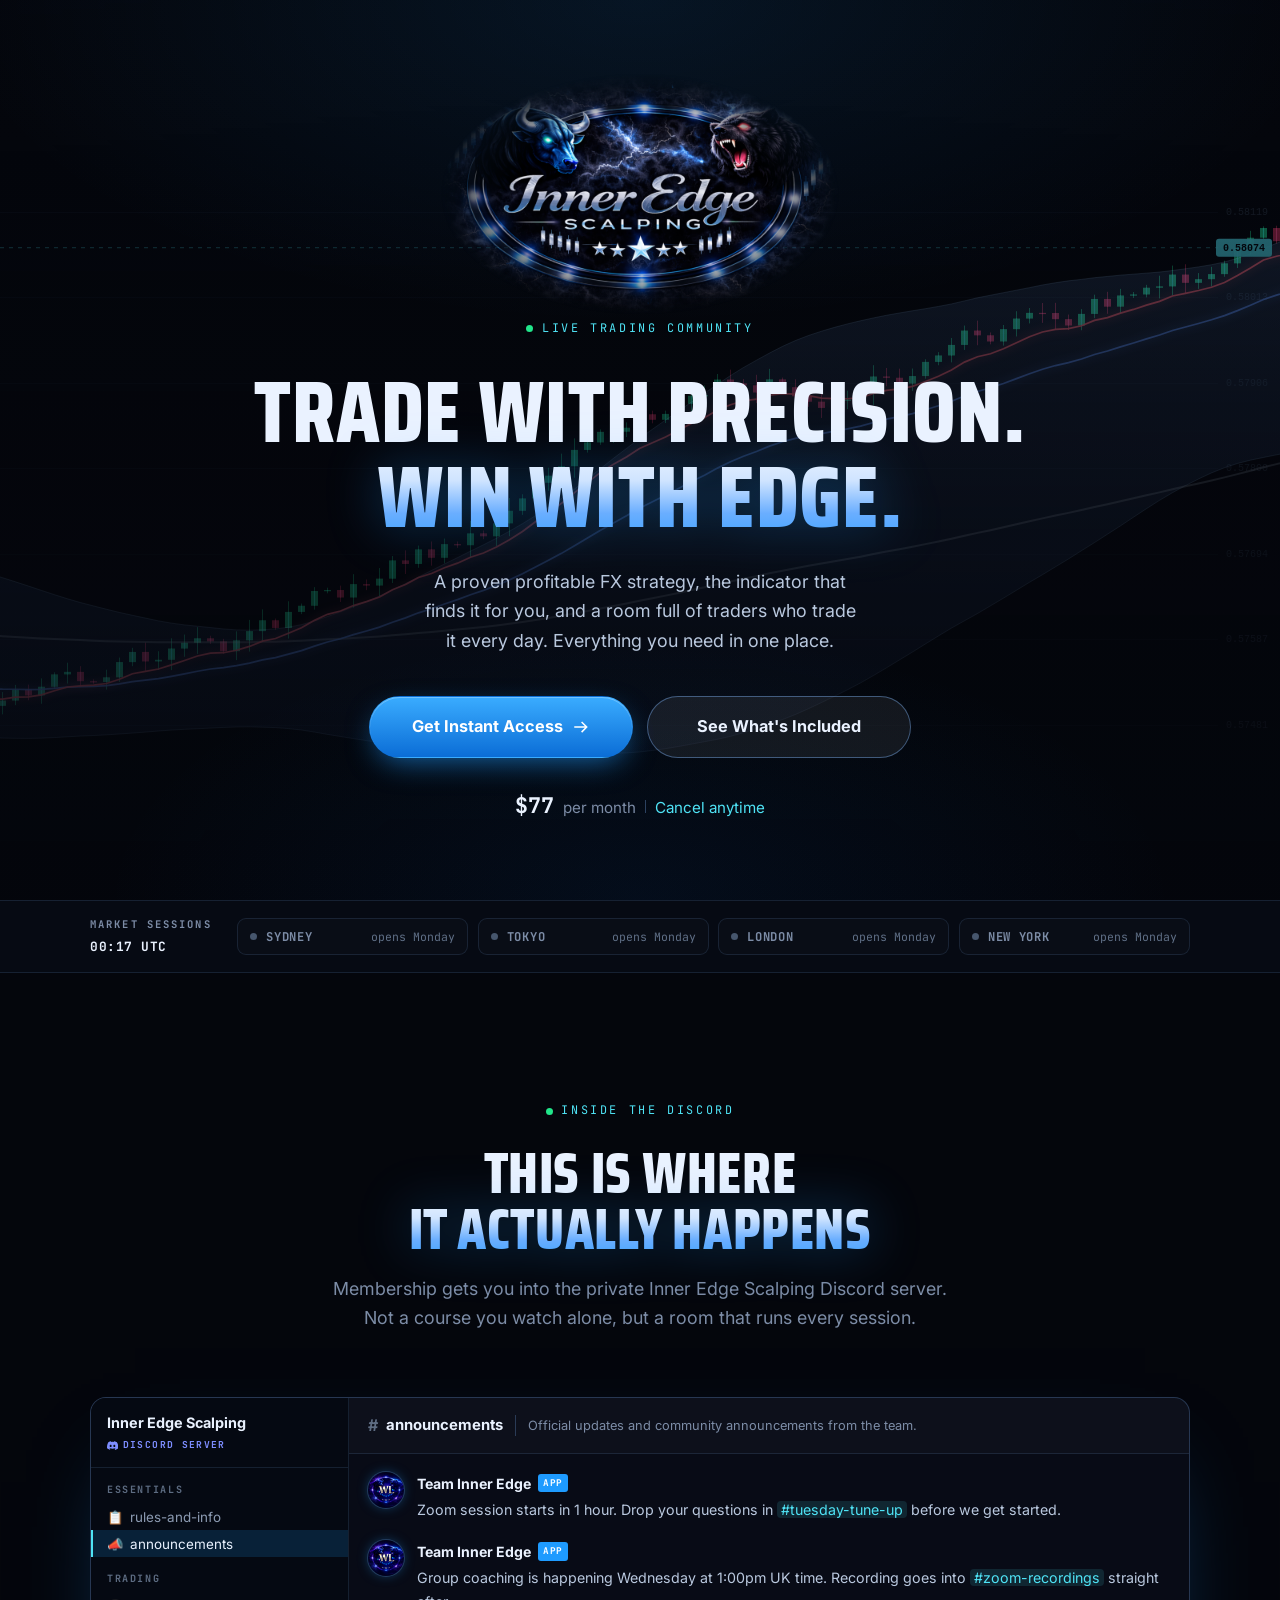
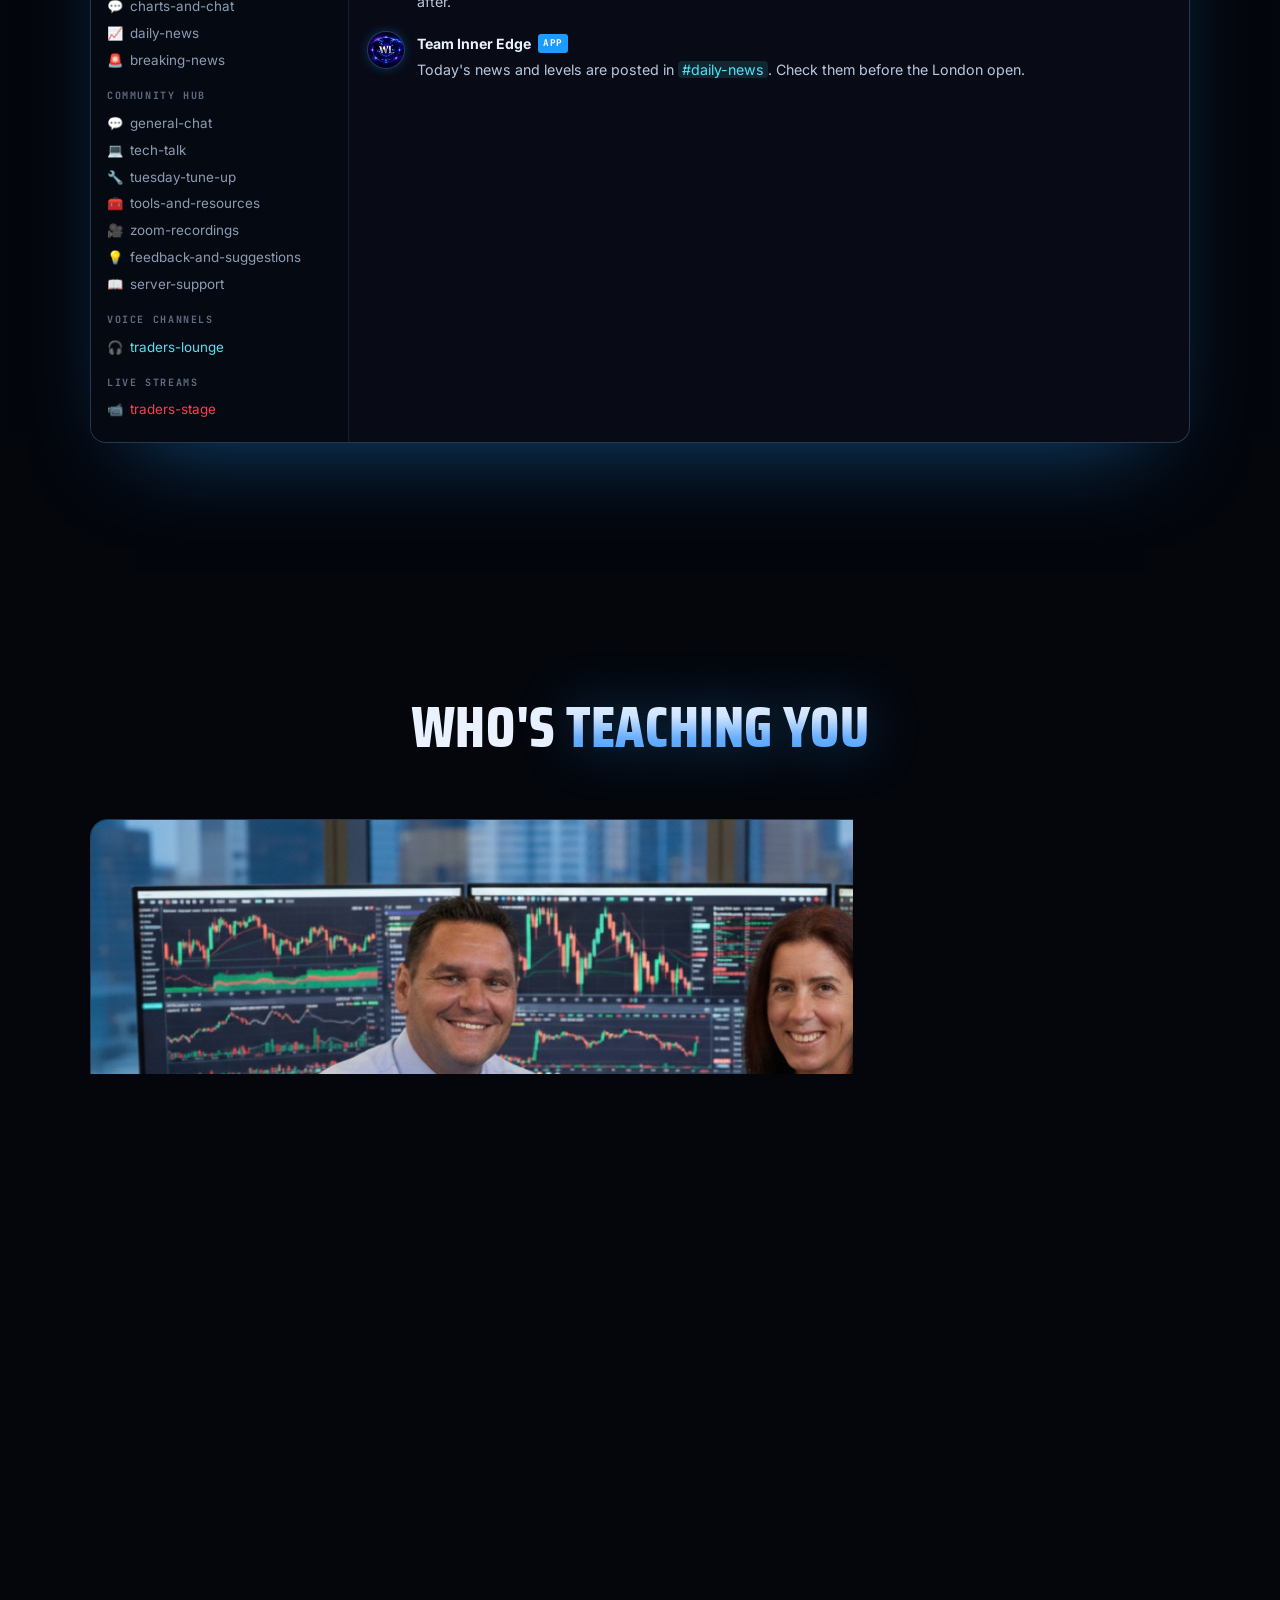
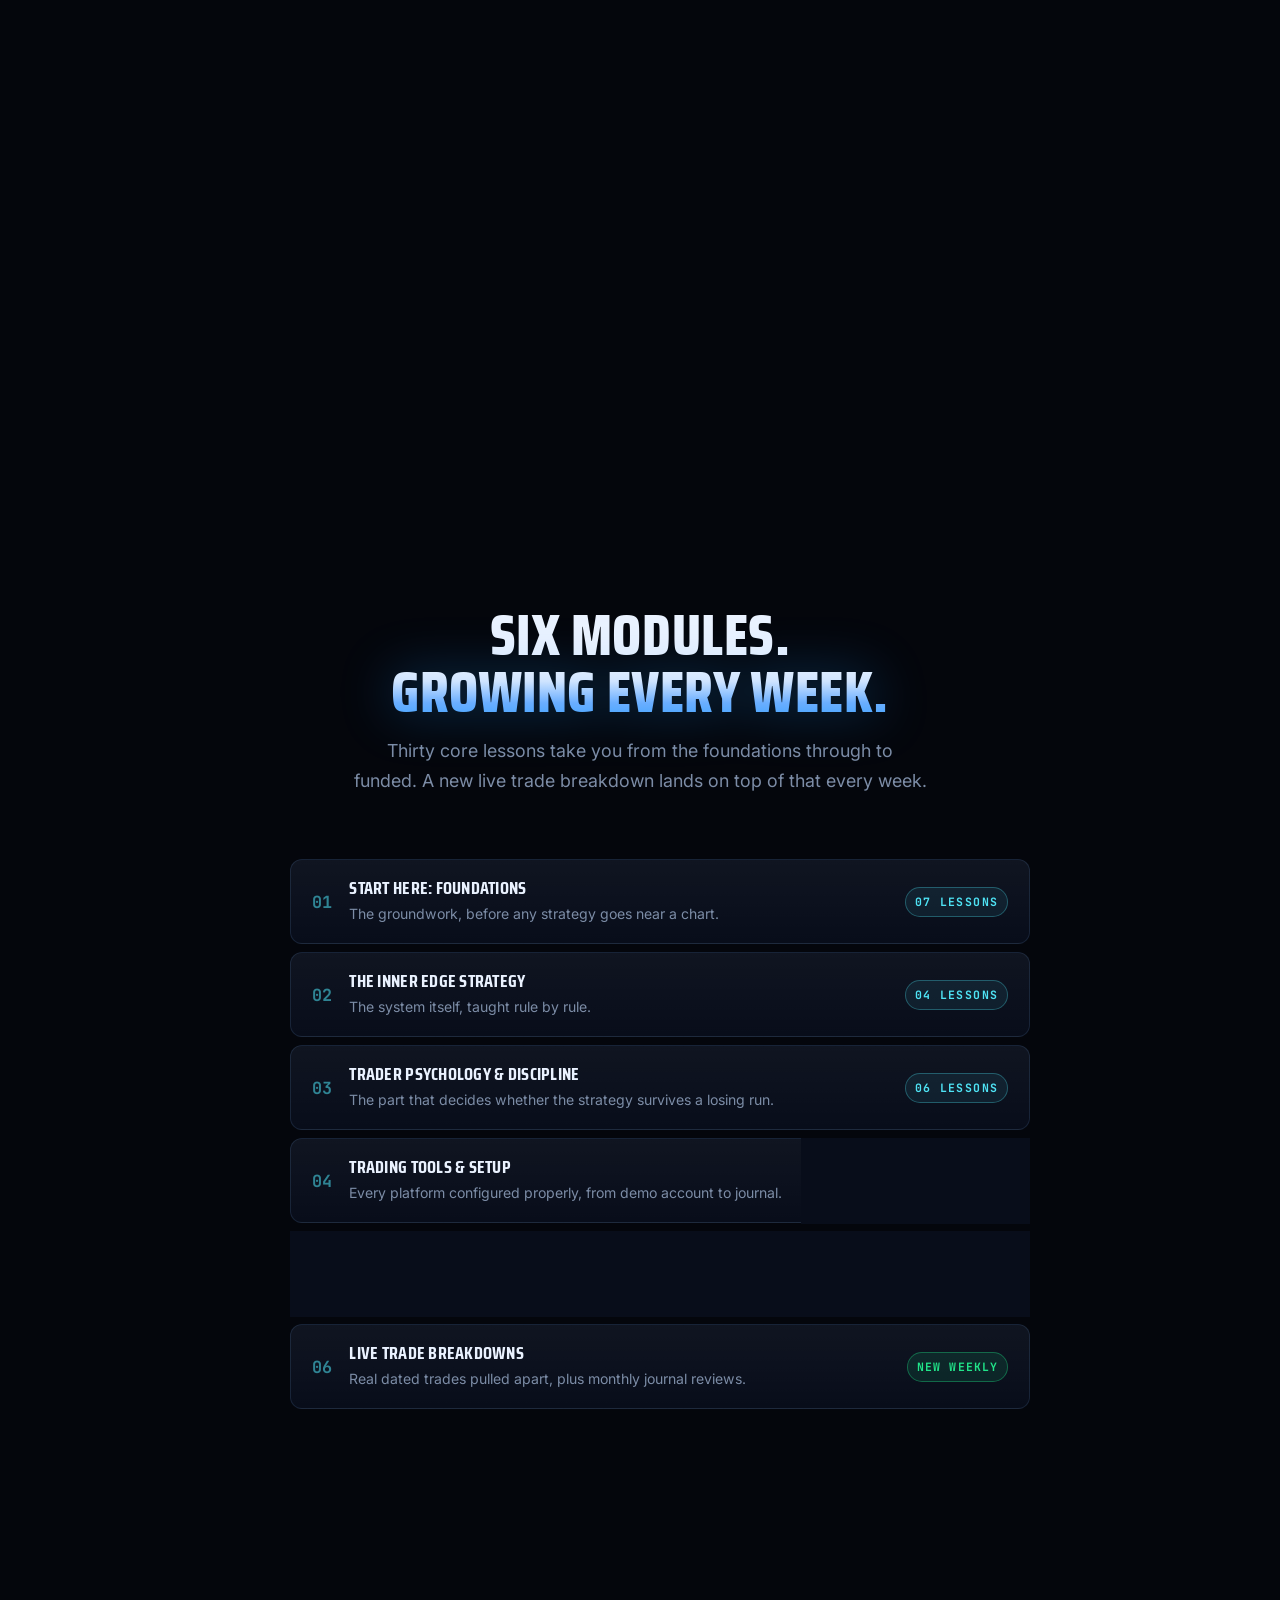
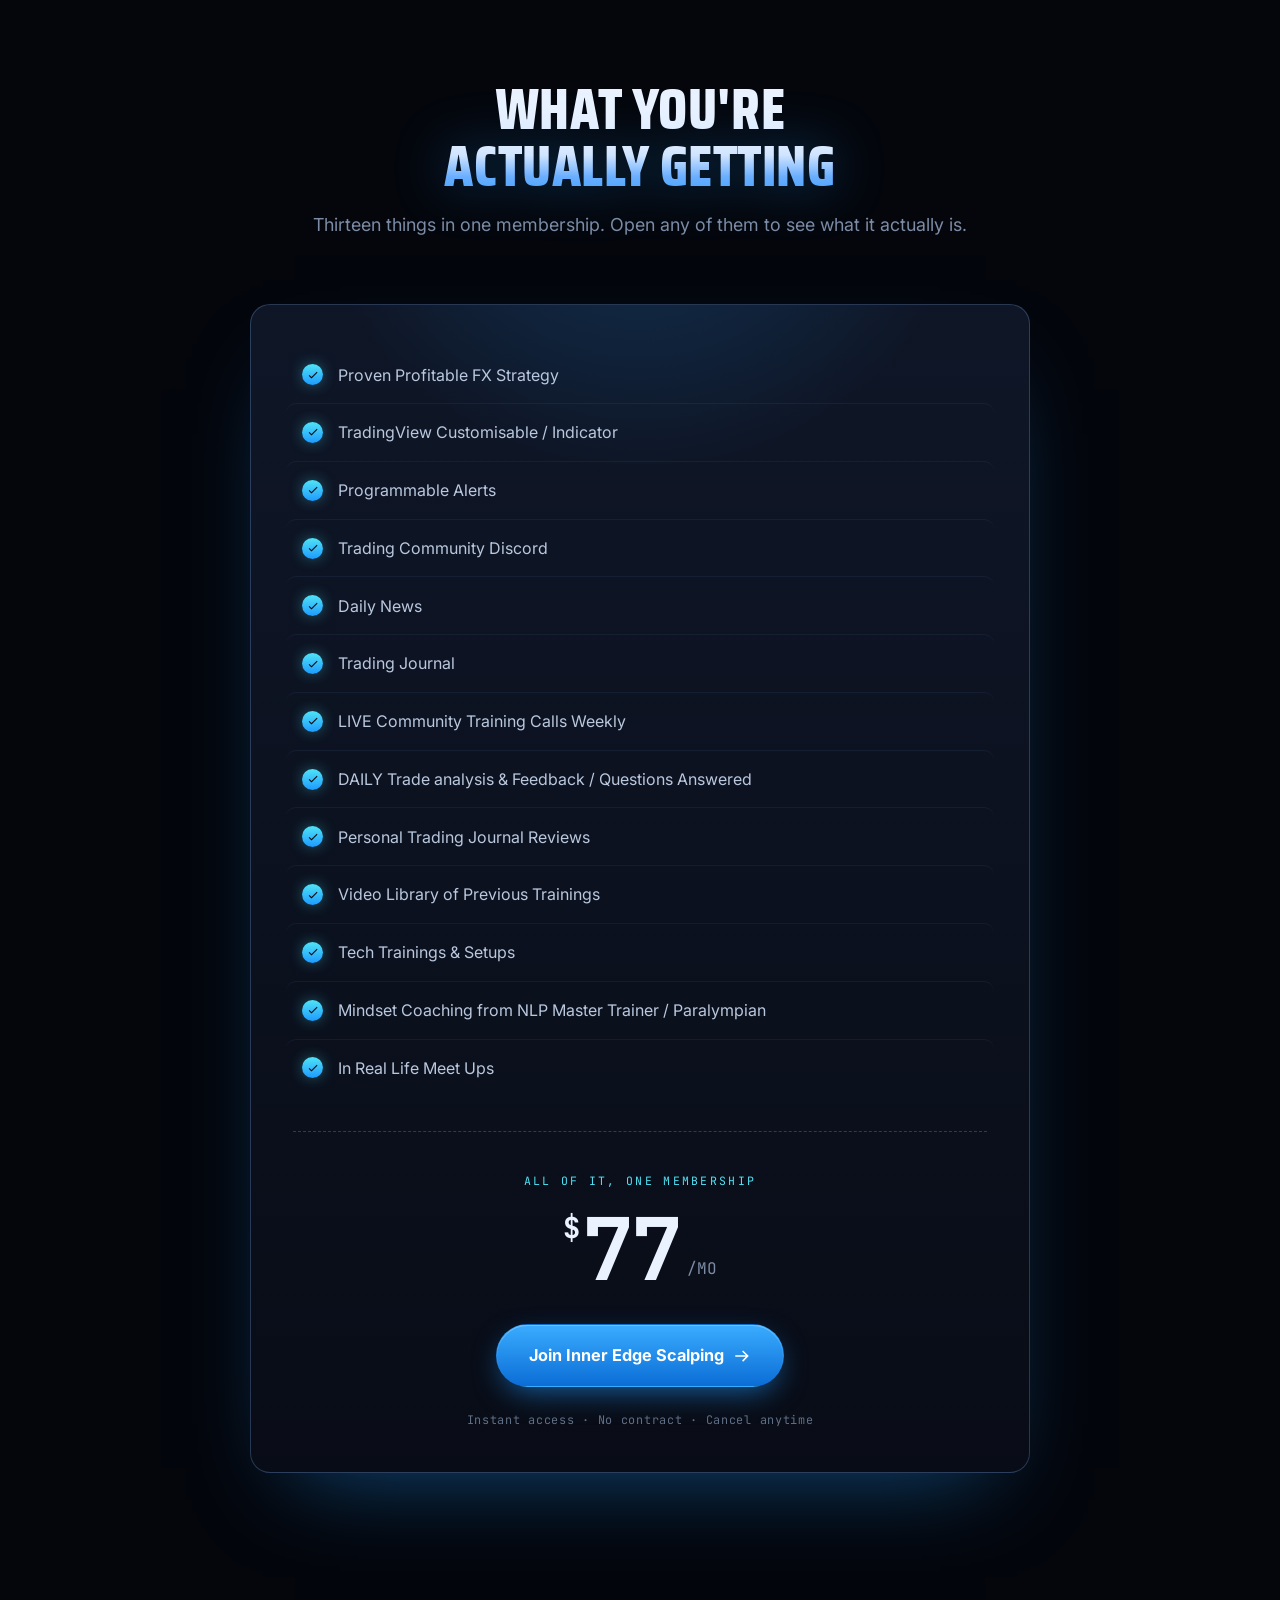
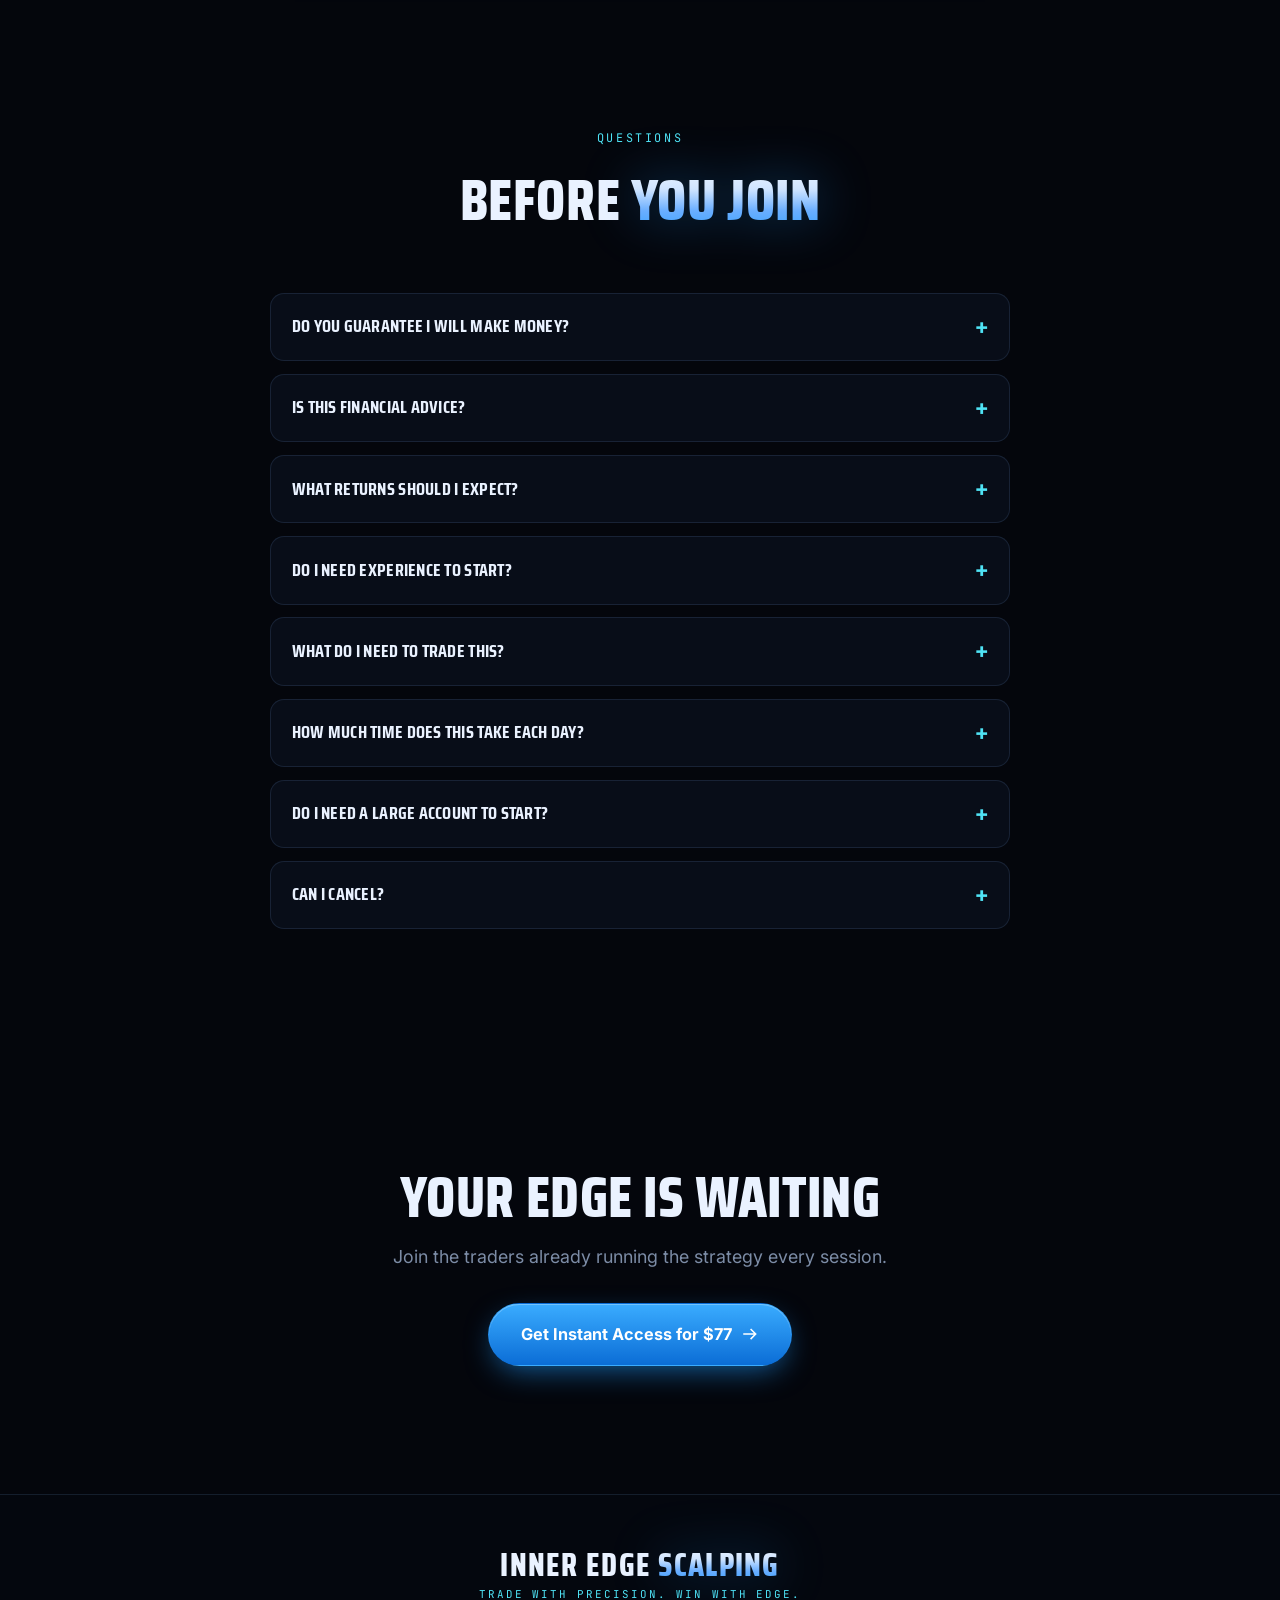
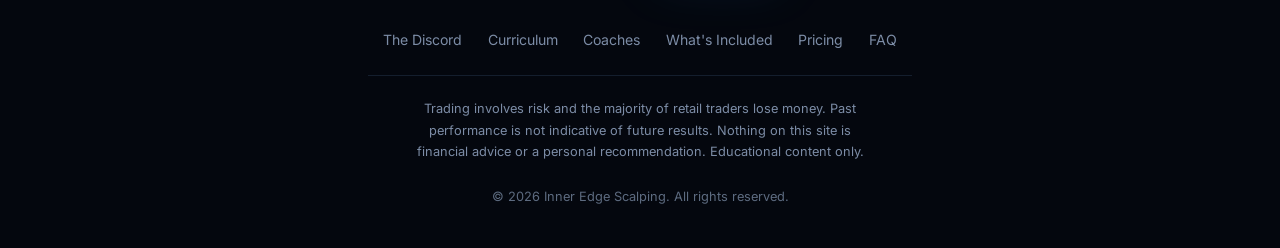
==== commit 8f7f4599: "Send the nav and footer Pricing links to checkout Per Miguel, the two "Pricing" nav links now go off" ====
--- a/index.html
+++ b/index.html
@@ -32,7 +32,7 @@
       </a>
       <nav class="nav__links" id="navLinks" aria-label="Primary">
         <a href="#included">What's Included</a>
-        <a href="#pricing">Pricing</a>
+        <a href="https://inneredgescalping.com/joinies">Pricing</a>
         <a href="#faq">FAQ</a>
       </nav>
       <div class="nav__cta">
@@ -566,7 +566,7 @@
         <a href="#curriculum">Curriculum</a>
         <a href="#coaches">Coaches</a>
         <a href="#included">What's Included</a>
-        <a href="#pricing">Pricing</a>
+        <a href="https://inneredgescalping.com/joinies">Pricing</a>
         <a href="#faq">FAQ</a>
       </nav>
 
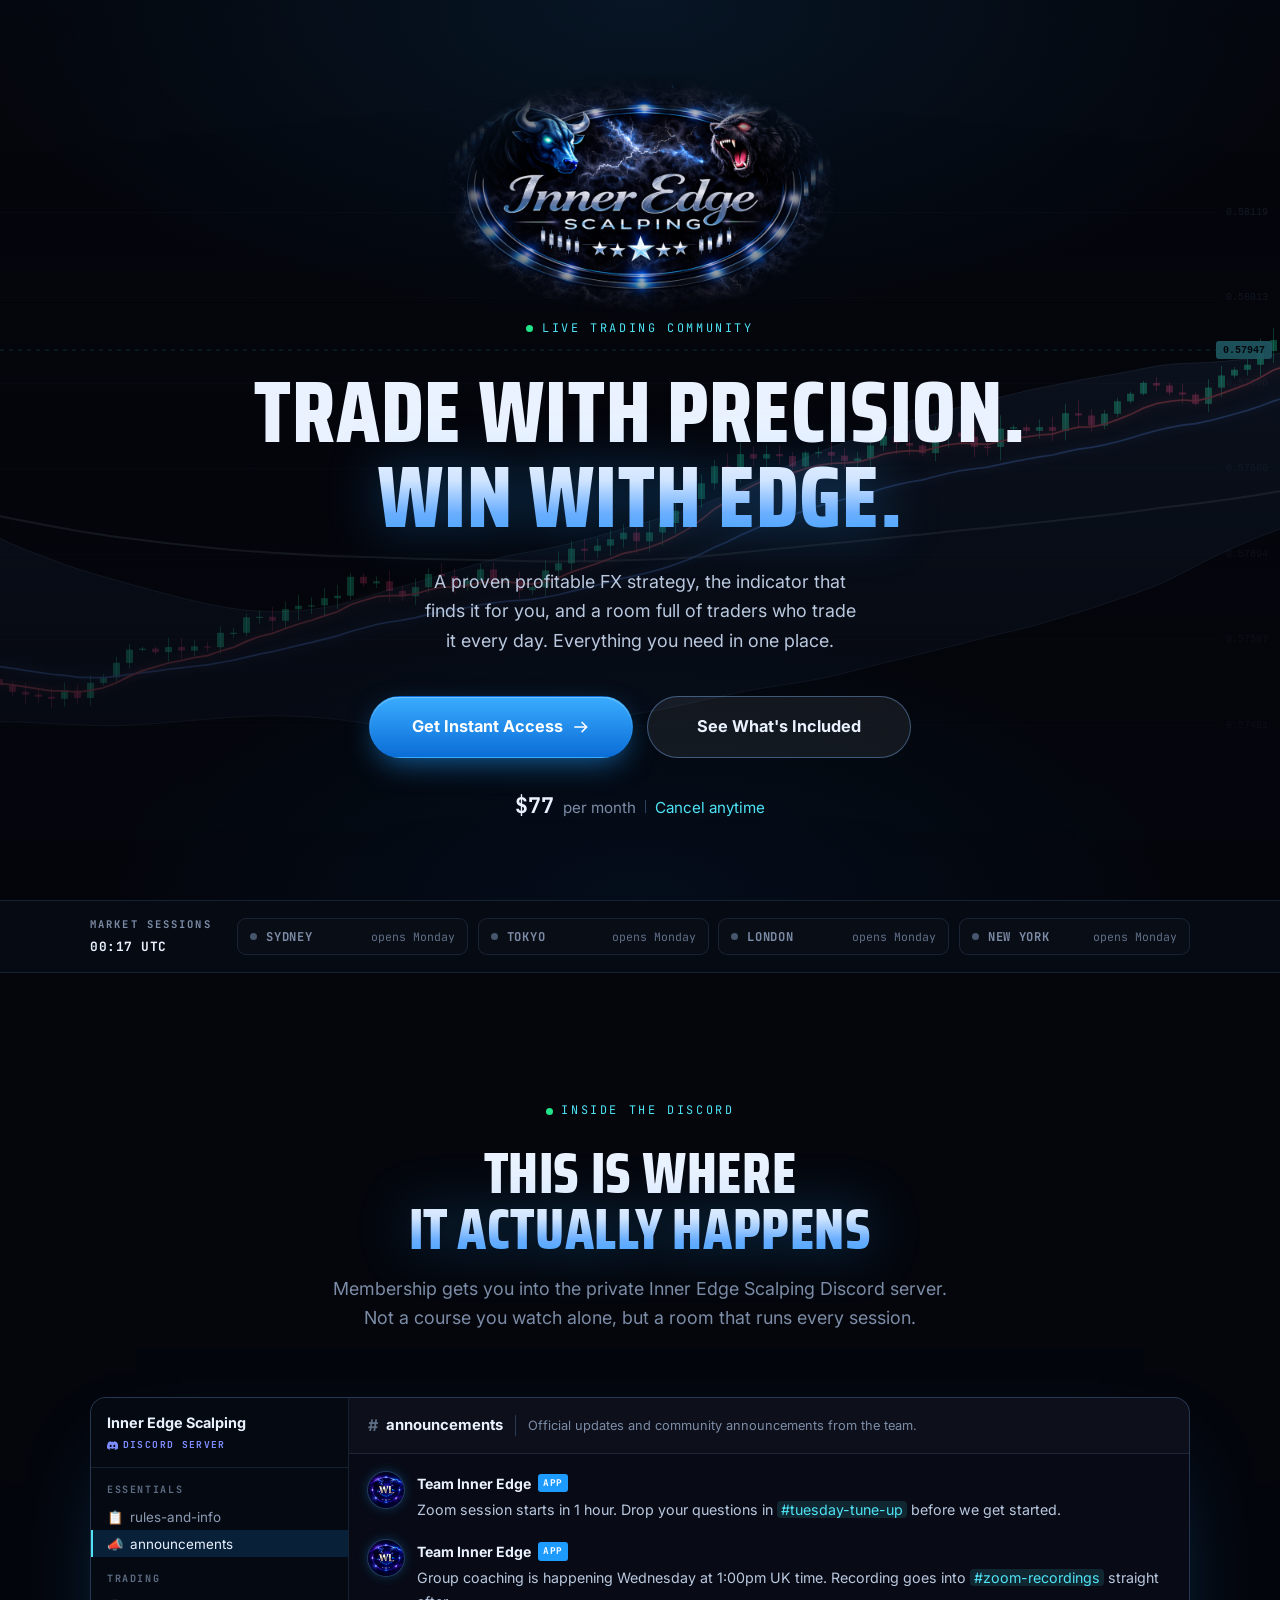
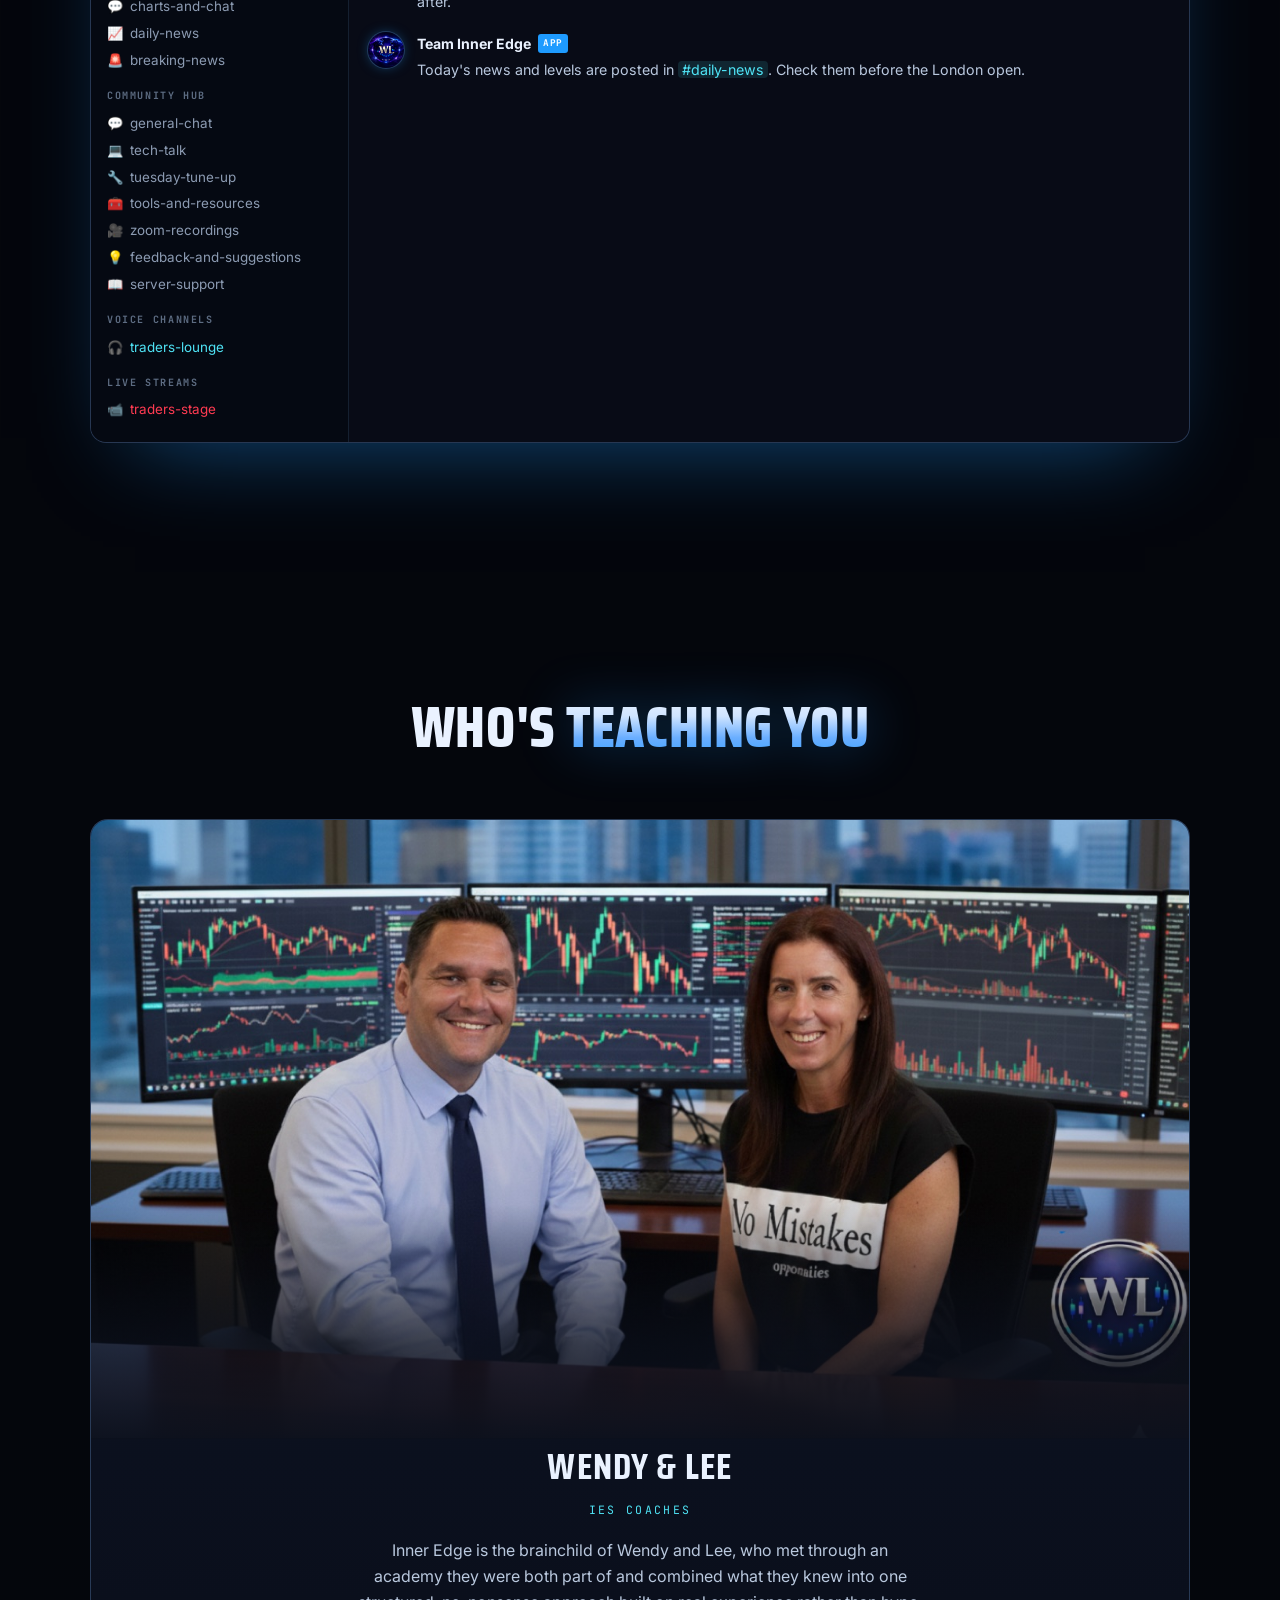
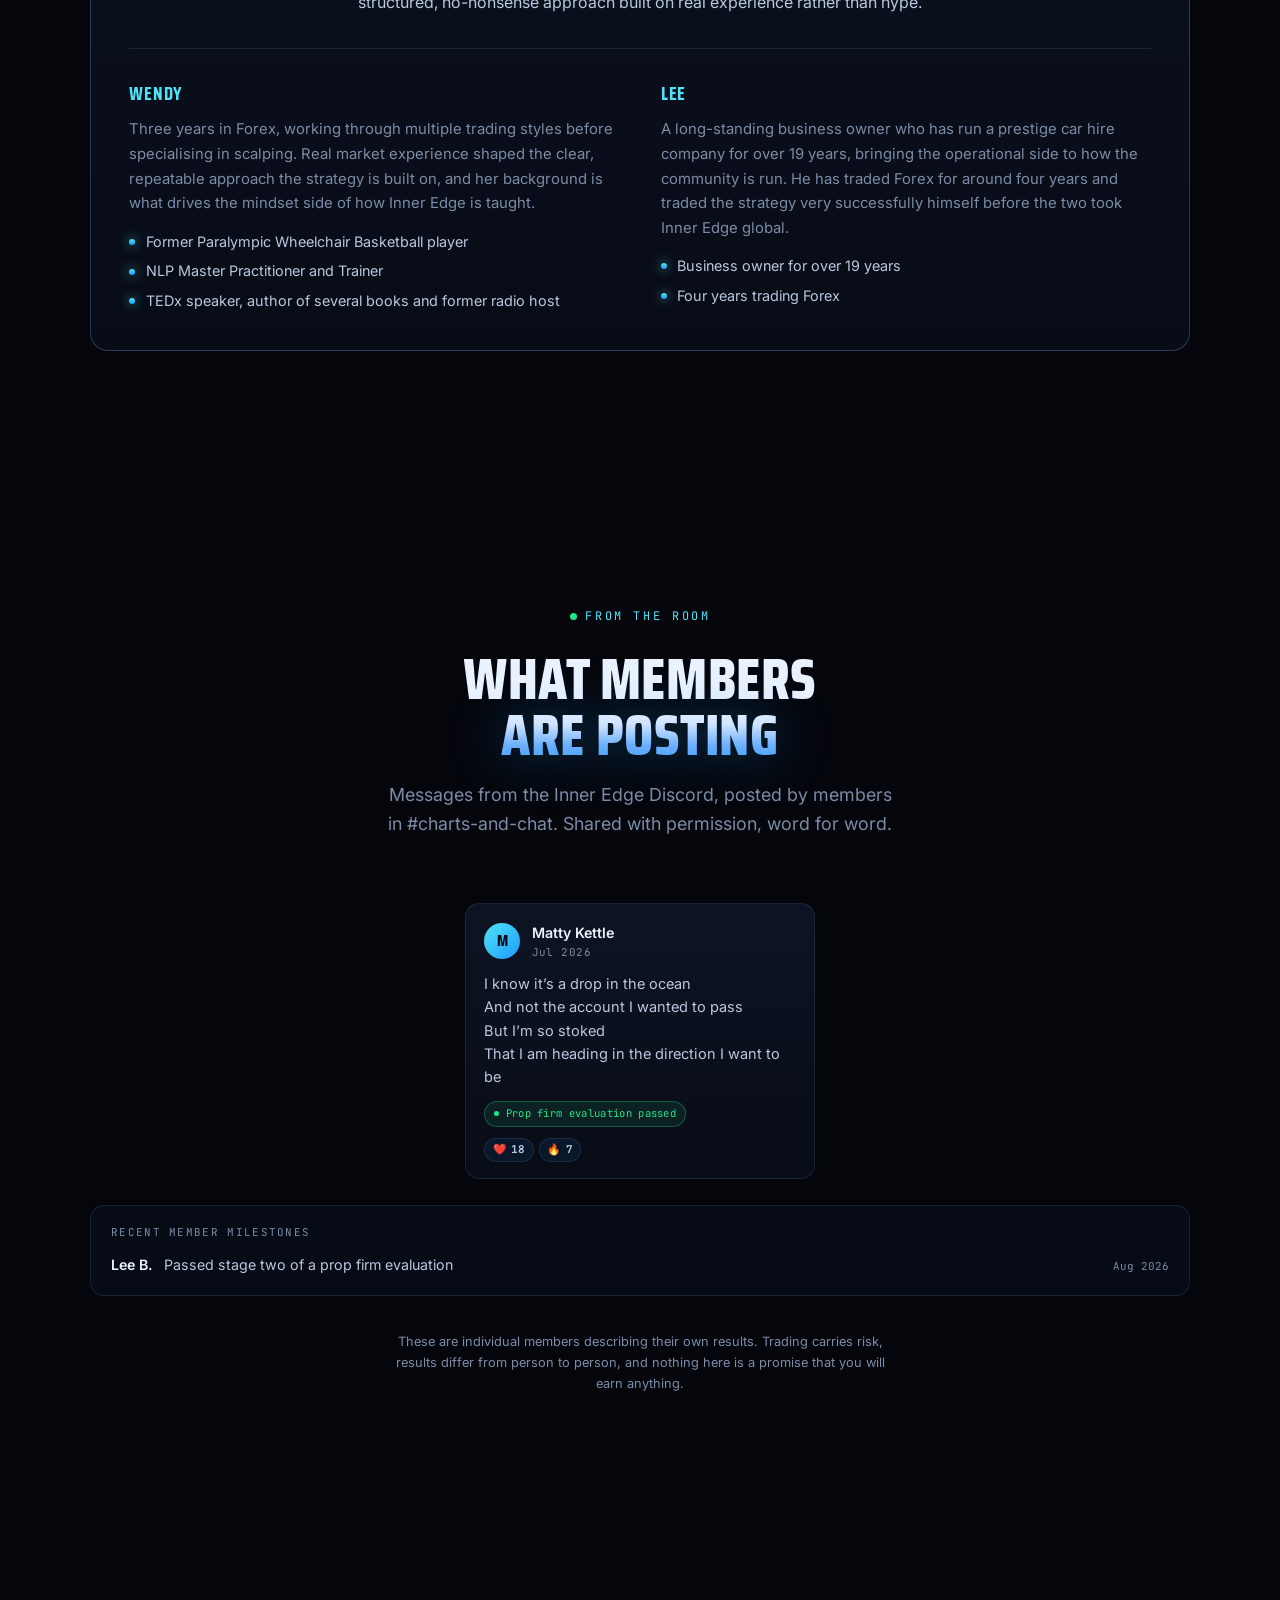
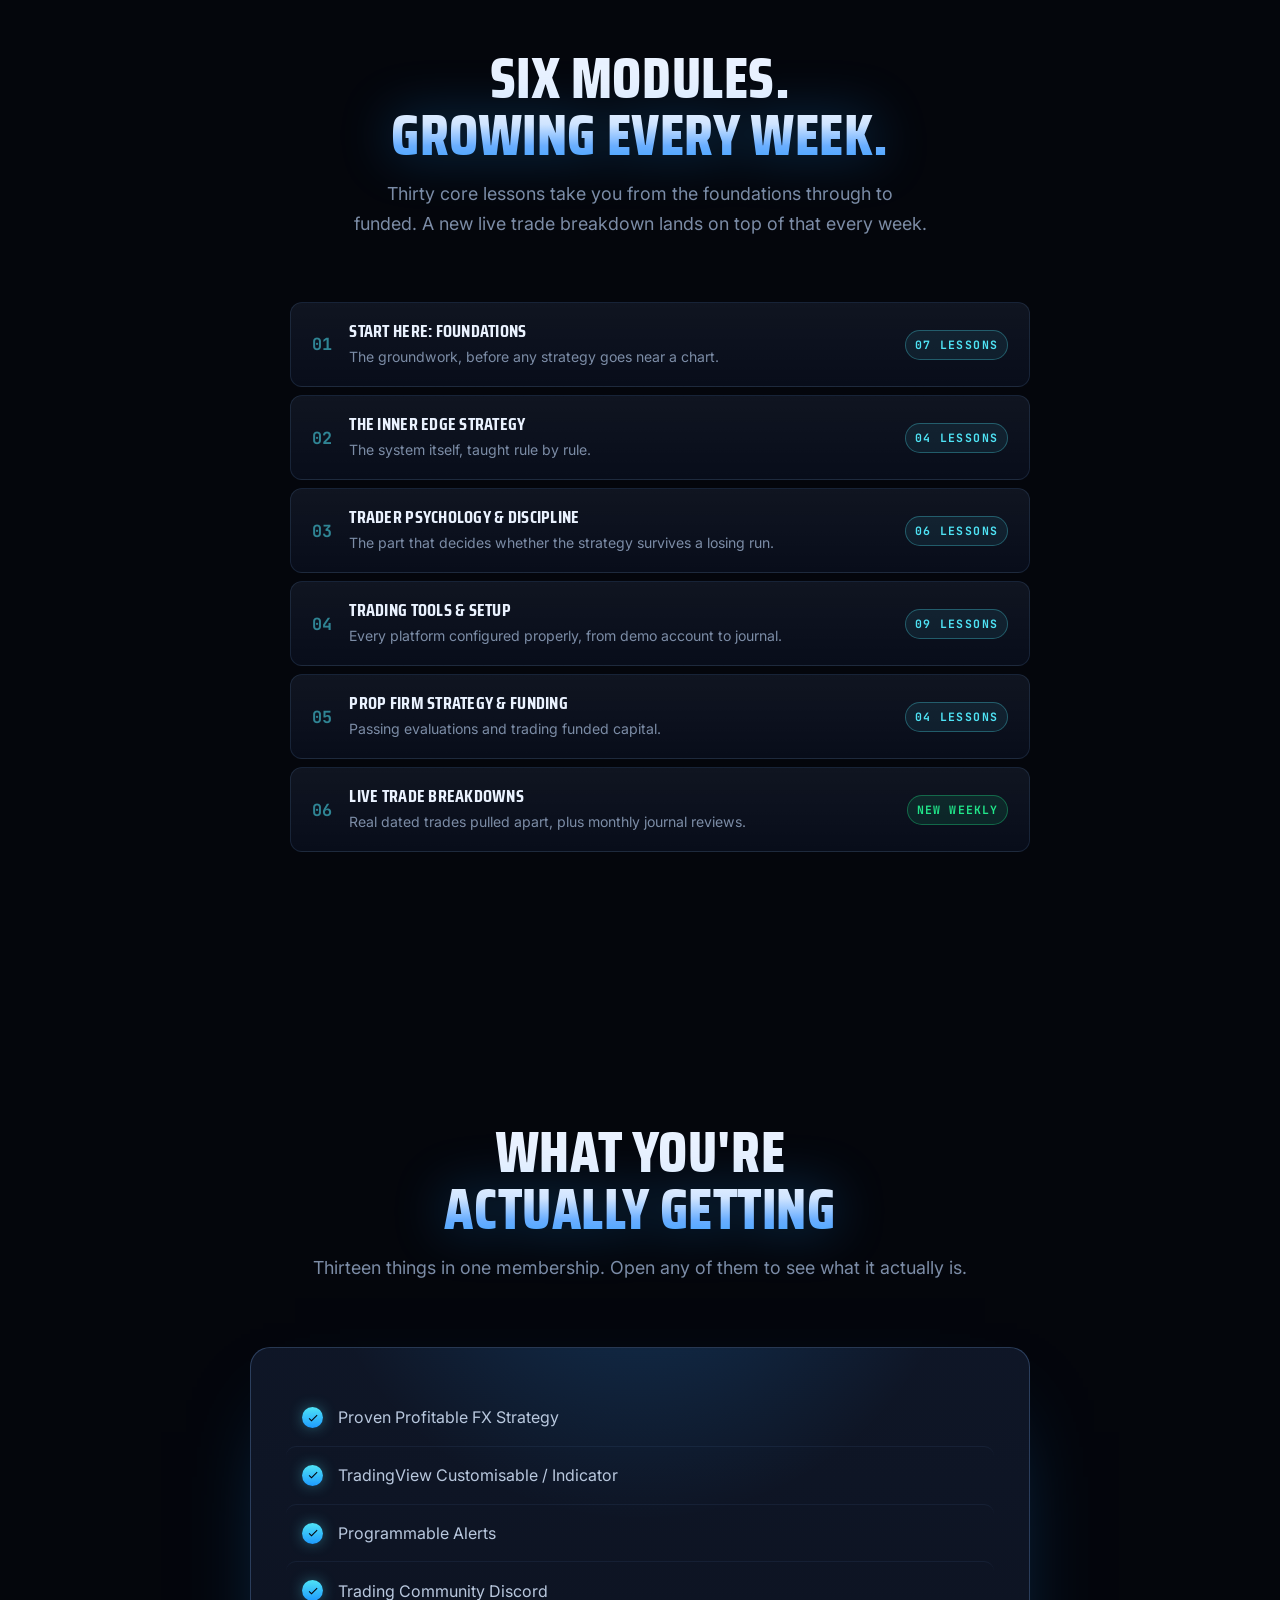
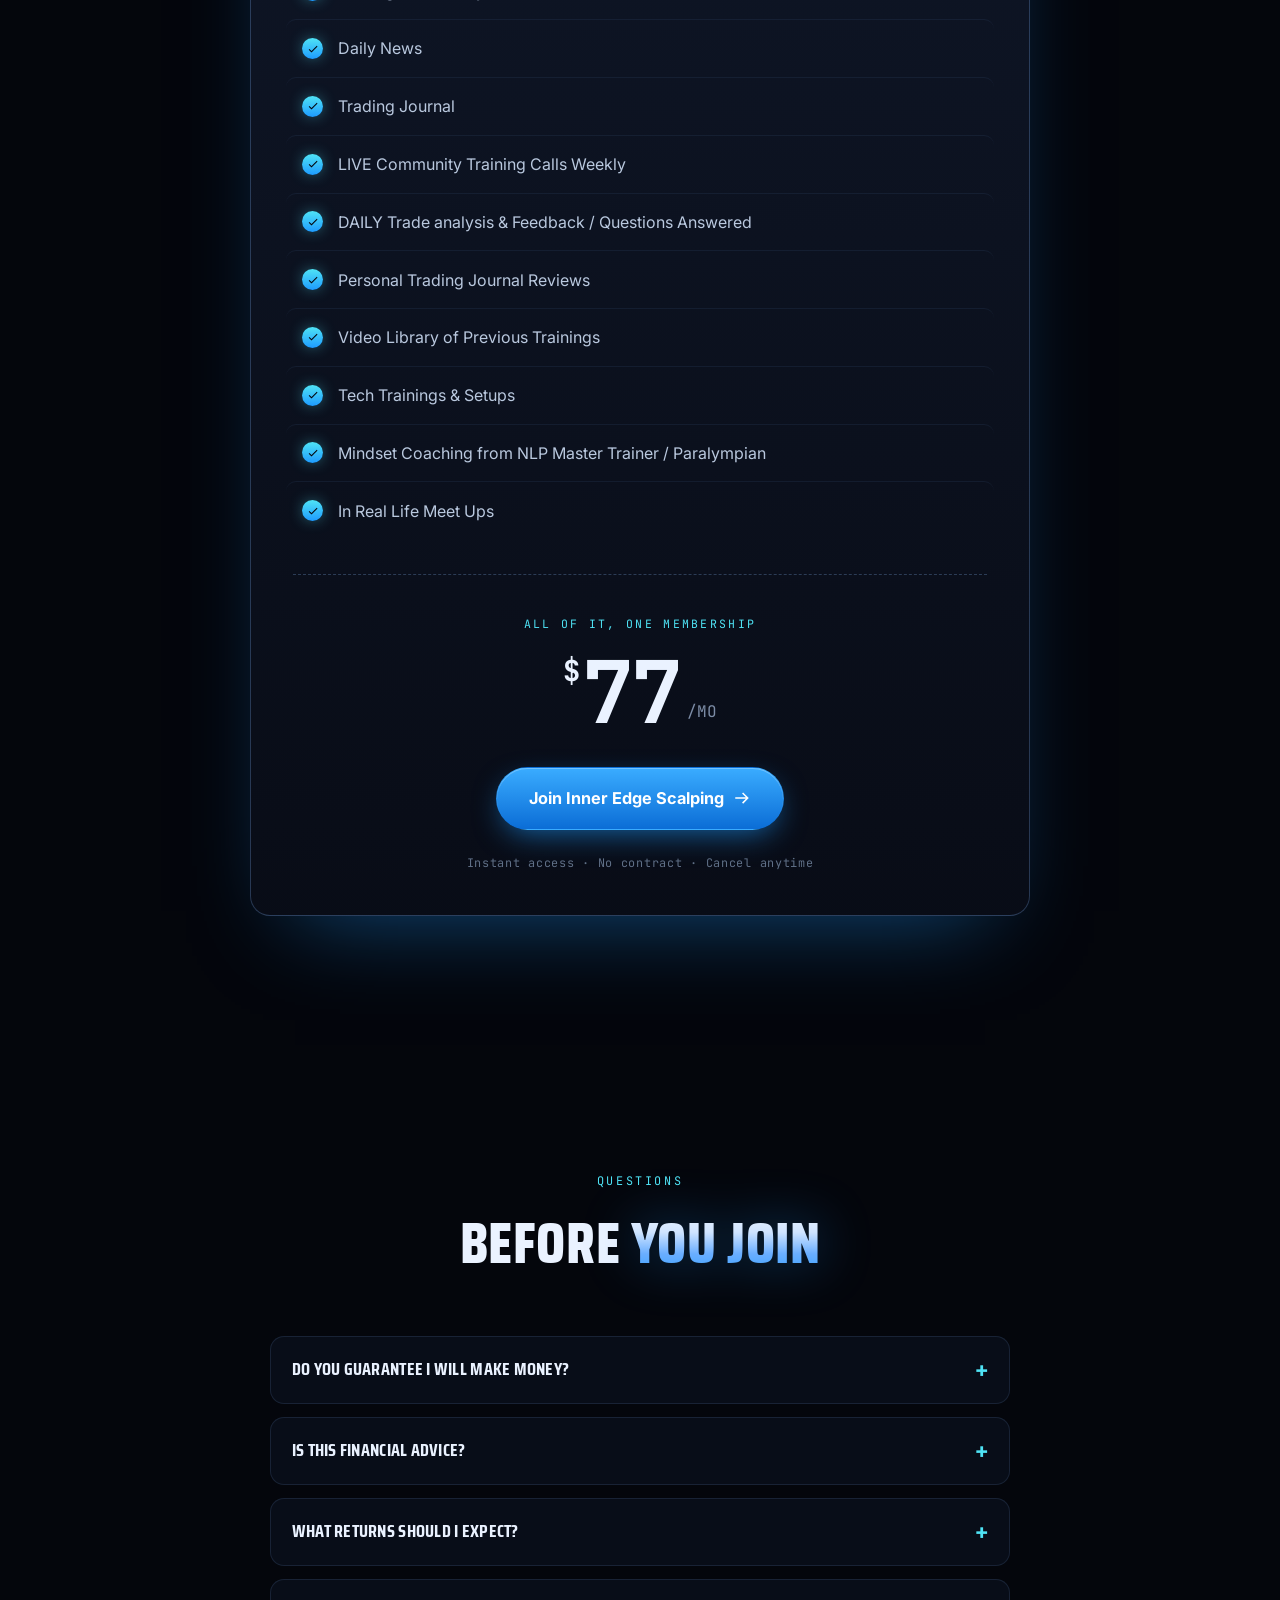
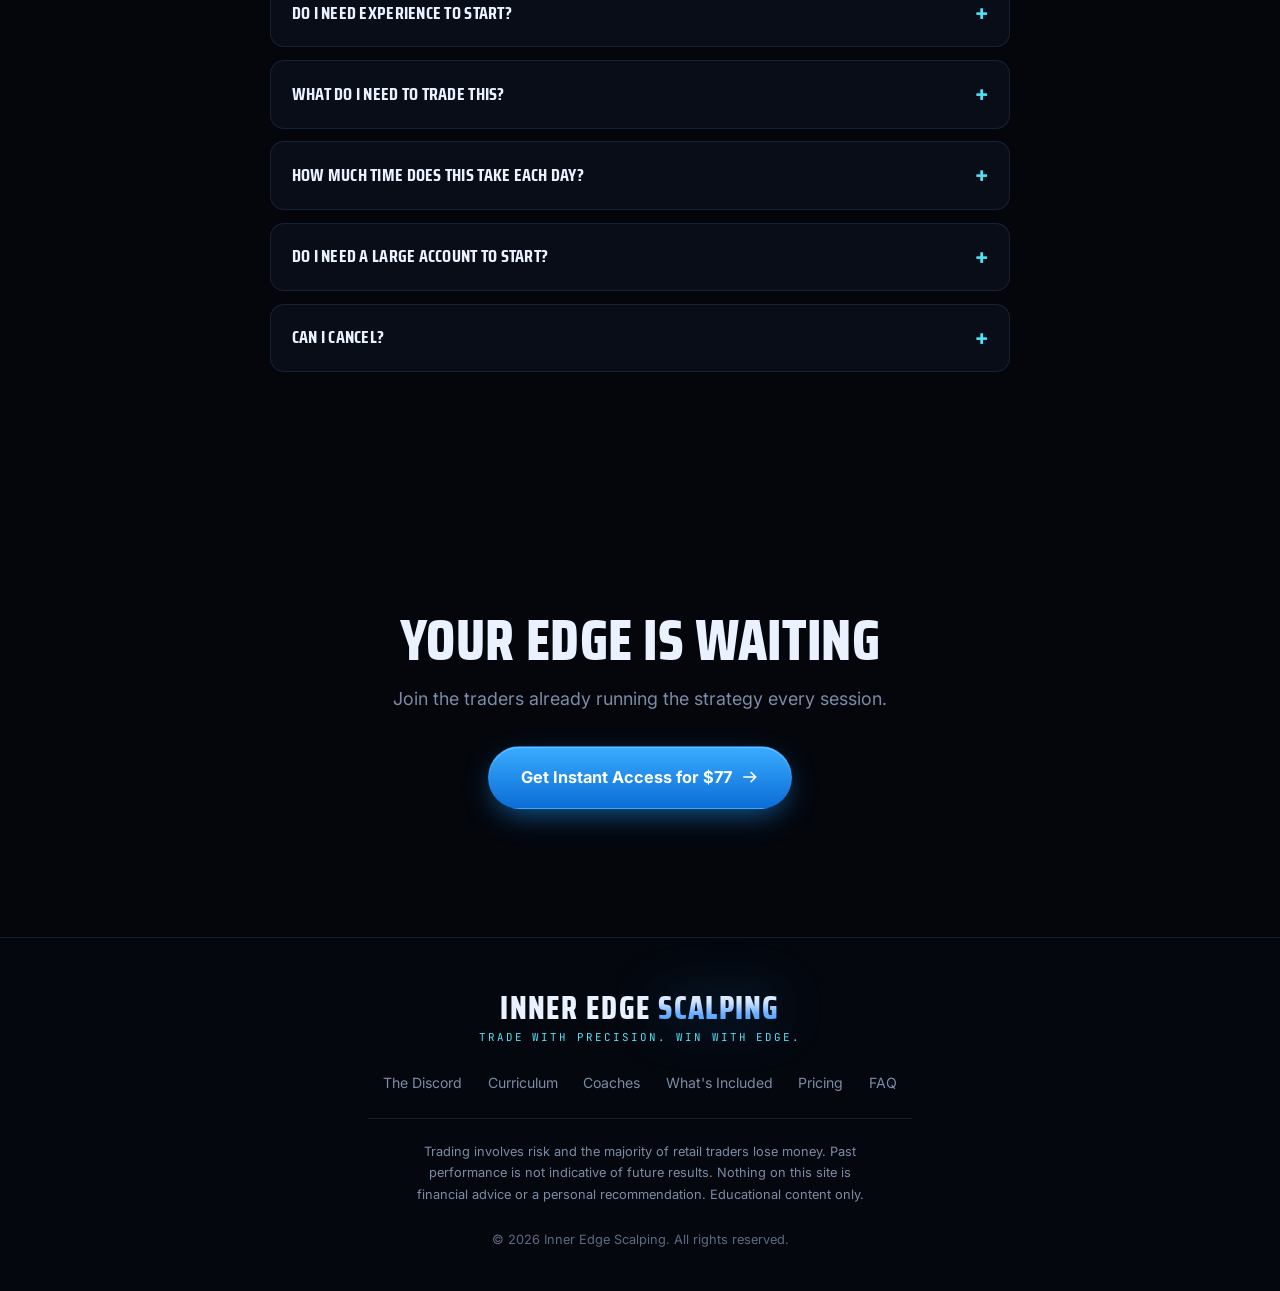
==== commit aaf29b91: "Add the wins wall, holding at one message and one milestone New #wins section between coaches and cu" ====
--- a/index.html
+++ b/index.html
@@ -227,6 +227,40 @@
             </div>
           </div>
         </div>
+      </div>
+    </section>
+
+    <!-- ================= WINS / SOCIAL PROOF =================
+         Real member messages lifted from the Discord, rebuilt in markup.
+         Content lives in the WINS array in js/main.js §7. The section stays
+         hidden until that array has real entries in it, so an empty shell
+         never ships. Never write a message that a member did not post. -->
+    <section class="section" id="wins" hidden>
+      <div class="wrap">
+        <div class="head" data-reveal>
+          <p class="eyebrow"><span class="dot"></span> From The Room</p>
+          <h2 class="h2">What Members<br /><span class="grad">Are Posting</span></h2>
+          <p class="lede">
+            Messages from the Inner Edge Discord, posted by members in
+            #charts-and-chat. Shared with permission, word for word.
+          </p>
+        </div>
+
+        <div class="wins" id="winsGrid" data-reveal></div>
+
+        <!-- Milestones are statements of fact about a member's result, used
+             when we hold proof but no message from them. Never phrase one as
+             a quote, because they did not say it. -->
+        <div class="miles" id="winsMiles" data-reveal hidden>
+          <p class="miles__cap">Recent member milestones</p>
+          <ul class="miles__list" id="winsMilesList"></ul>
+        </div>
+
+        <p class="wins__note" data-reveal>
+          These are individual members describing their own results. Trading carries
+          risk, results differ from person to person, and nothing here is a promise
+          that you will earn anything.
+        </p>
       </div>
     </section>
 
--- a/css/styles.css
+++ b/css/styles.css
@@ -629,6 +629,150 @@
   color: var(--cyan);
   background: rgba(79,227,245,.12);
   padding: 0 .25rem; border-radius: 4px;
+}
+
+/* ---------- Wins wall (social proof) ----------
+   Real member messages lifted out of the Discord and rebuilt as cards.
+   Deliberately keeps Discord's visual language (avatar, display name,
+   timestamp, reaction pills) so it reads as a room people are actually
+   talking in, not as a marketing testimonial block. */
+/* Capped column width plus centring, so one or two cards sit as cards
+   rather than stretching into a single banner across the full wrap. */
+.wins {
+  display: grid;
+  gap: clamp(.9rem, 2vw, 1.2rem);
+  grid-template-columns: repeat(auto-fit, minmax(min(100%, 285px), 350px));
+  justify-content: center;
+  align-items: start;
+}
+
+.win {
+  margin: 0;
+  border: 1px solid var(--line);
+  border-radius: 14px;
+  background: linear-gradient(180deg, rgba(14,21,38,.92), rgba(9,13,24,.94));
+  padding: 1.05rem 1.15rem;
+  display: grid;
+  gap: .7rem;
+  transition: border-color .25s var(--ease), transform .25s var(--ease);
+}
+@media (hover: hover) {
+  .win:hover { border-color: var(--line-2); transform: translateY(-2px); }
+}
+
+.win__head { display: grid; grid-template-columns: auto 1fr; gap: .7rem; align-items: center; }
+
+/* Avatar falls back to an initial disc, so a win can ship without us
+   republishing a member's profile picture. */
+.win__av {
+  width: 36px; height: 36px; border-radius: 50%;
+  object-fit: cover; flex: none; display: block;
+  background: var(--panel-2);
+}
+.win__av--letter {
+  display: grid; place-items: center;
+  font-family: var(--f-display);
+  font-size: 1rem; font-weight: 700; letter-spacing: .02em;
+  color: var(--ink);
+  background: linear-gradient(135deg, var(--cyan), var(--electric));
+}
+
+.win__who { min-width: 0; }
+.win__name {
+  display: block; color: var(--chrome);
+  font-size: .89rem; font-weight: 600;
+  overflow: hidden; text-overflow: ellipsis; white-space: nowrap;
+}
+.win__when {
+  display: block; font-family: var(--f-mono);
+  font-size: .68rem; letter-spacing: .04em; color: var(--muted);
+}
+
+.win__text {
+  margin: 0; font-size: .91rem; line-height: 1.6; color: var(--text);
+  white-space: pre-line;
+}
+
+/* Attached proof: a chart, or a cropped pass certificate. Certificates are
+   light documents, and a raw white block on a dark card is jarring, so it
+   sits slightly dimmed and comes up to full on hover. */
+.win__proof { margin: 0; line-height: 0; }
+.win__proof img {
+  width: 100%; max-height: 210px;
+  object-fit: contain; object-position: center;
+  display: block;
+  border-radius: 9px;
+  border: 1px solid var(--line);
+  background: rgba(255,255,255,.04);
+  opacity: .88;
+  transition: opacity .25s var(--ease);
+}
+@media (hover: hover) {
+  .win:hover .win__proof img { opacity: 1; }
+}
+
+.win__reacts { display: flex; flex-wrap: wrap; gap: .35rem; }
+.win__react {
+  display: inline-flex; align-items: center; gap: .3rem;
+  padding: .12rem .45rem;
+  border: 1px solid var(--line);
+  border-radius: 999px;
+  background: rgba(30,155,255,.08);
+  font-family: var(--f-mono);
+  font-size: .68rem; color: var(--text);
+}
+
+/* Badge marks the verified fact behind a message, e.g. a prop-firm pass
+   we have seen the certificate for. */
+.win__badge {
+  display: inline-flex; align-items: center; gap: .4rem;
+  justify-self: start;
+  padding: .2rem .55rem;
+  border: 1px solid rgba(33,229,138,.3);
+  border-radius: 999px;
+  background: rgba(33,229,138,.09);
+  font-family: var(--f-mono);
+  font-size: .66rem; letter-spacing: .03em; color: var(--up);
+}
+.win__badge::before {
+  content: ""; width: 5px; height: 5px; border-radius: 50%;
+  background: var(--up); flex: none;
+}
+
+/* ---------- Milestones (proof without a quote) ---------- */
+.miles {
+  margin-top: clamp(1.1rem, 3vw, 1.6rem);
+  padding: 1.1rem 1.25rem;
+  border: 1px solid var(--line);
+  border-radius: 14px;
+  background: rgba(11,17,32,.55);
+}
+.miles__cap {
+  margin: 0 0 .75rem;
+  font-family: var(--f-mono);
+  font-size: .68rem; letter-spacing: .12em; text-transform: uppercase;
+  color: var(--muted);
+}
+.miles__list { display: grid; gap: .6rem; }
+.miles__list li {
+  display: grid;
+  grid-template-columns: auto 1fr auto;
+  gap: .7rem; align-items: baseline;
+  font-size: .89rem; color: var(--text);
+}
+.miles__who { color: var(--chrome); font-weight: 600; white-space: nowrap; }
+.miles__when {
+  font-family: var(--f-mono); font-size: .68rem;
+  color: var(--muted); white-space: nowrap;
+}
+@media (max-width: 560px) {
+  .miles__list li { grid-template-columns: 1fr; gap: .15rem; }
+}
+
+.wins__note {
+  margin: clamp(1.5rem, 4vw, 2.2rem) auto 0;
+  max-width: 62ch; text-align: center;
+  font-size: .8rem; line-height: 1.65; color: var(--muted);
 }
 
 /* ---------- Value stack (itemised receipt) ----------
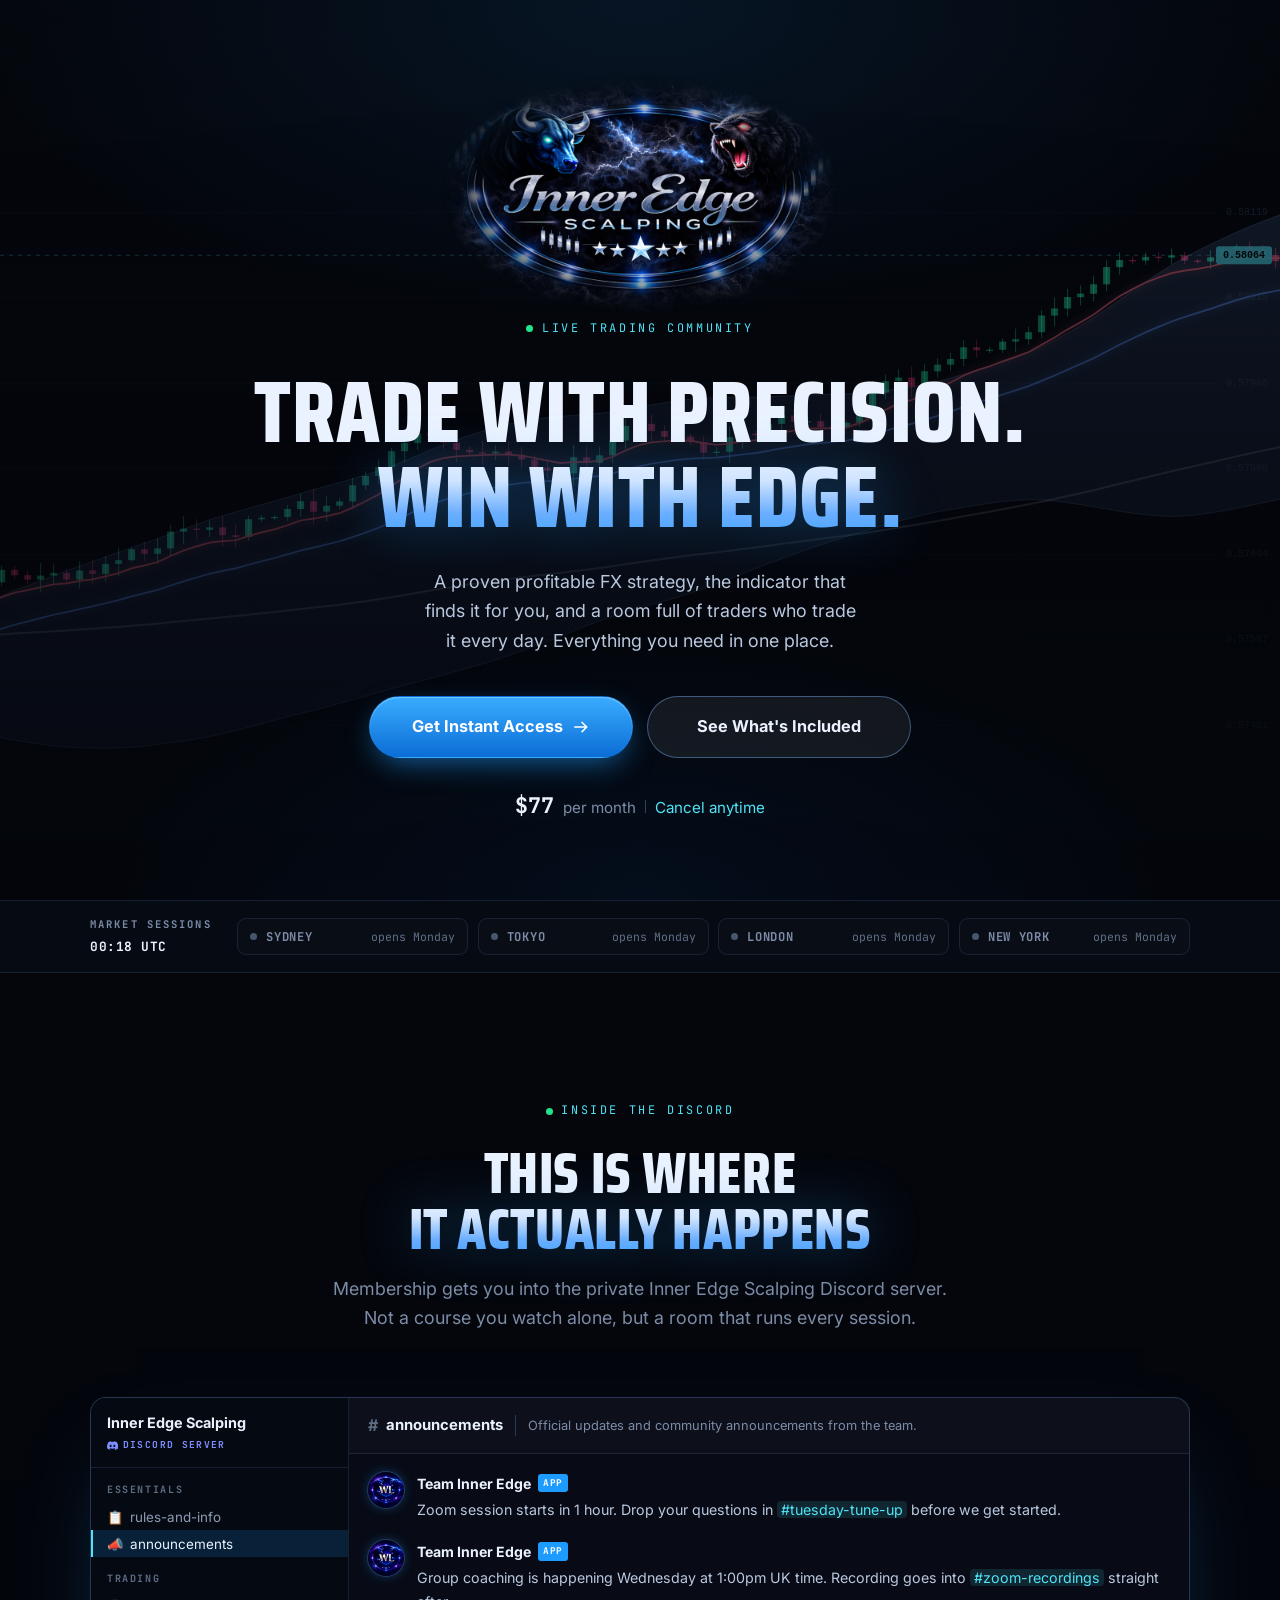
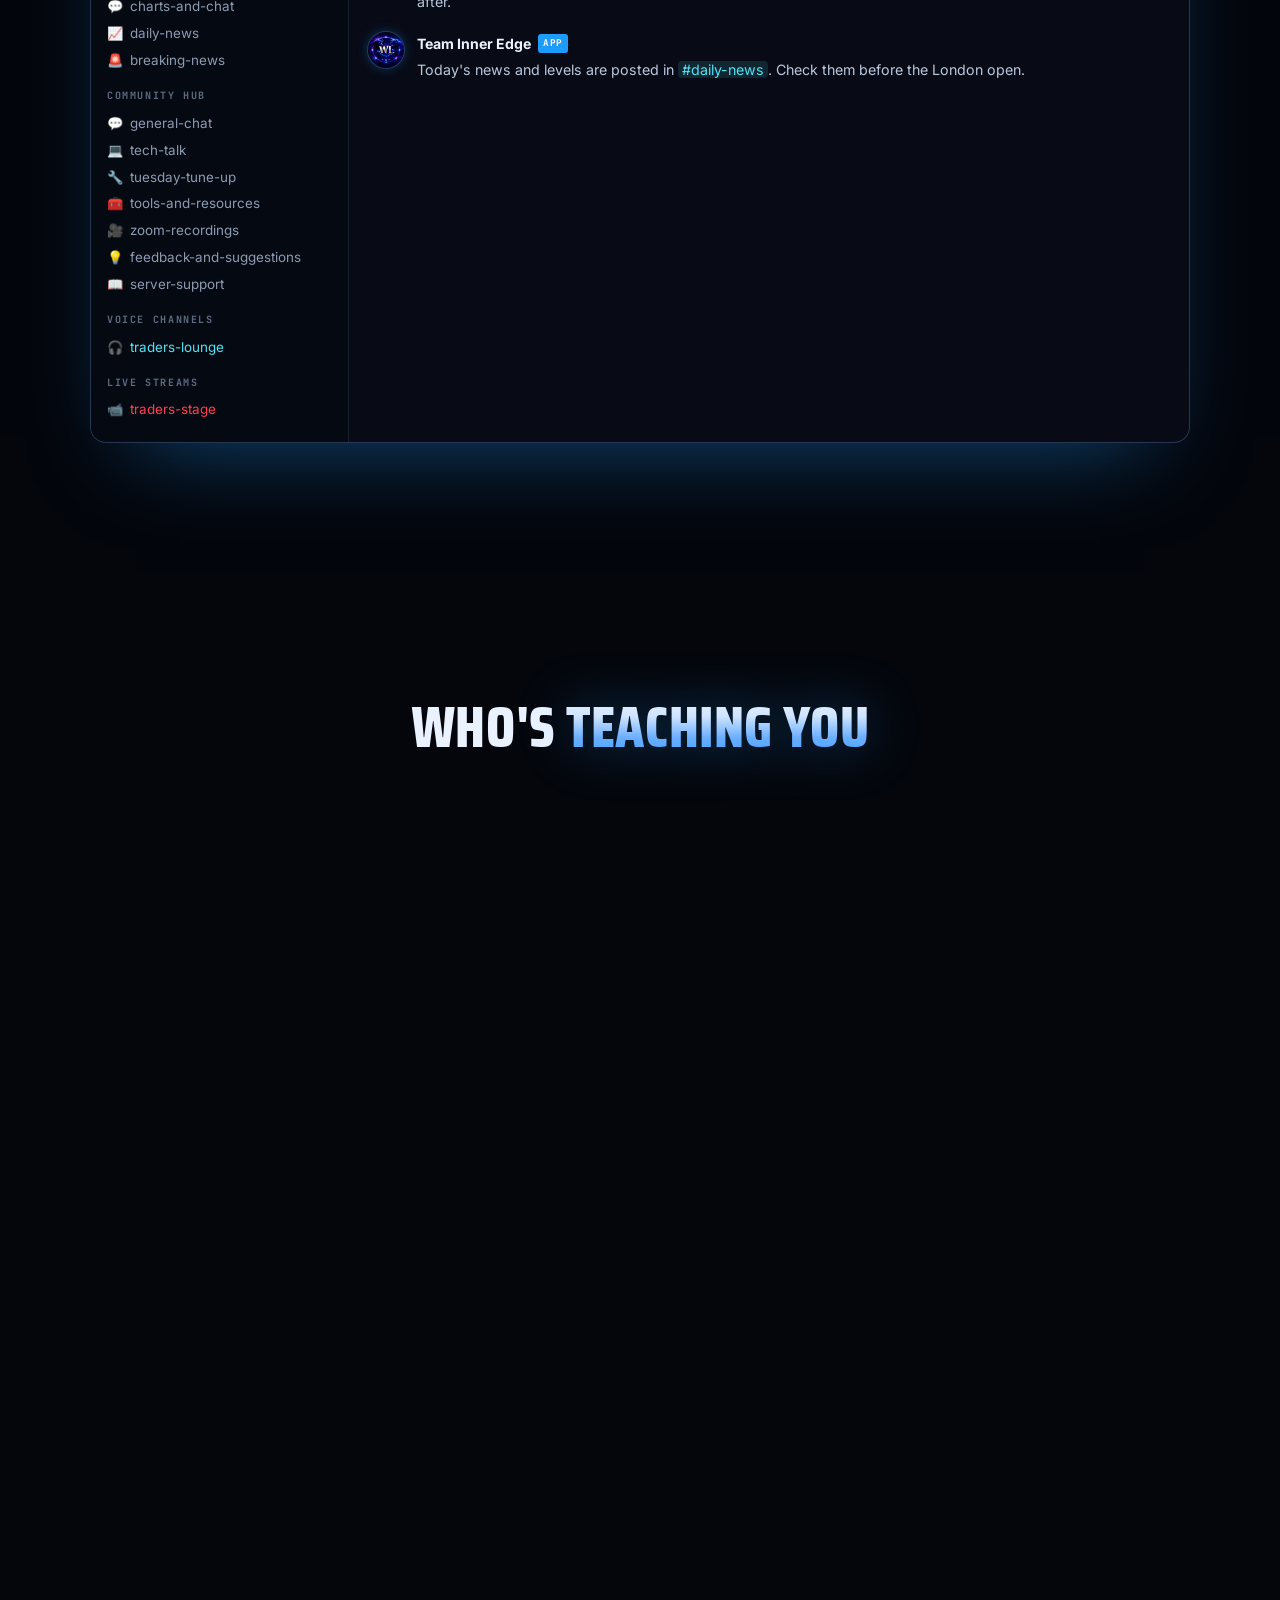
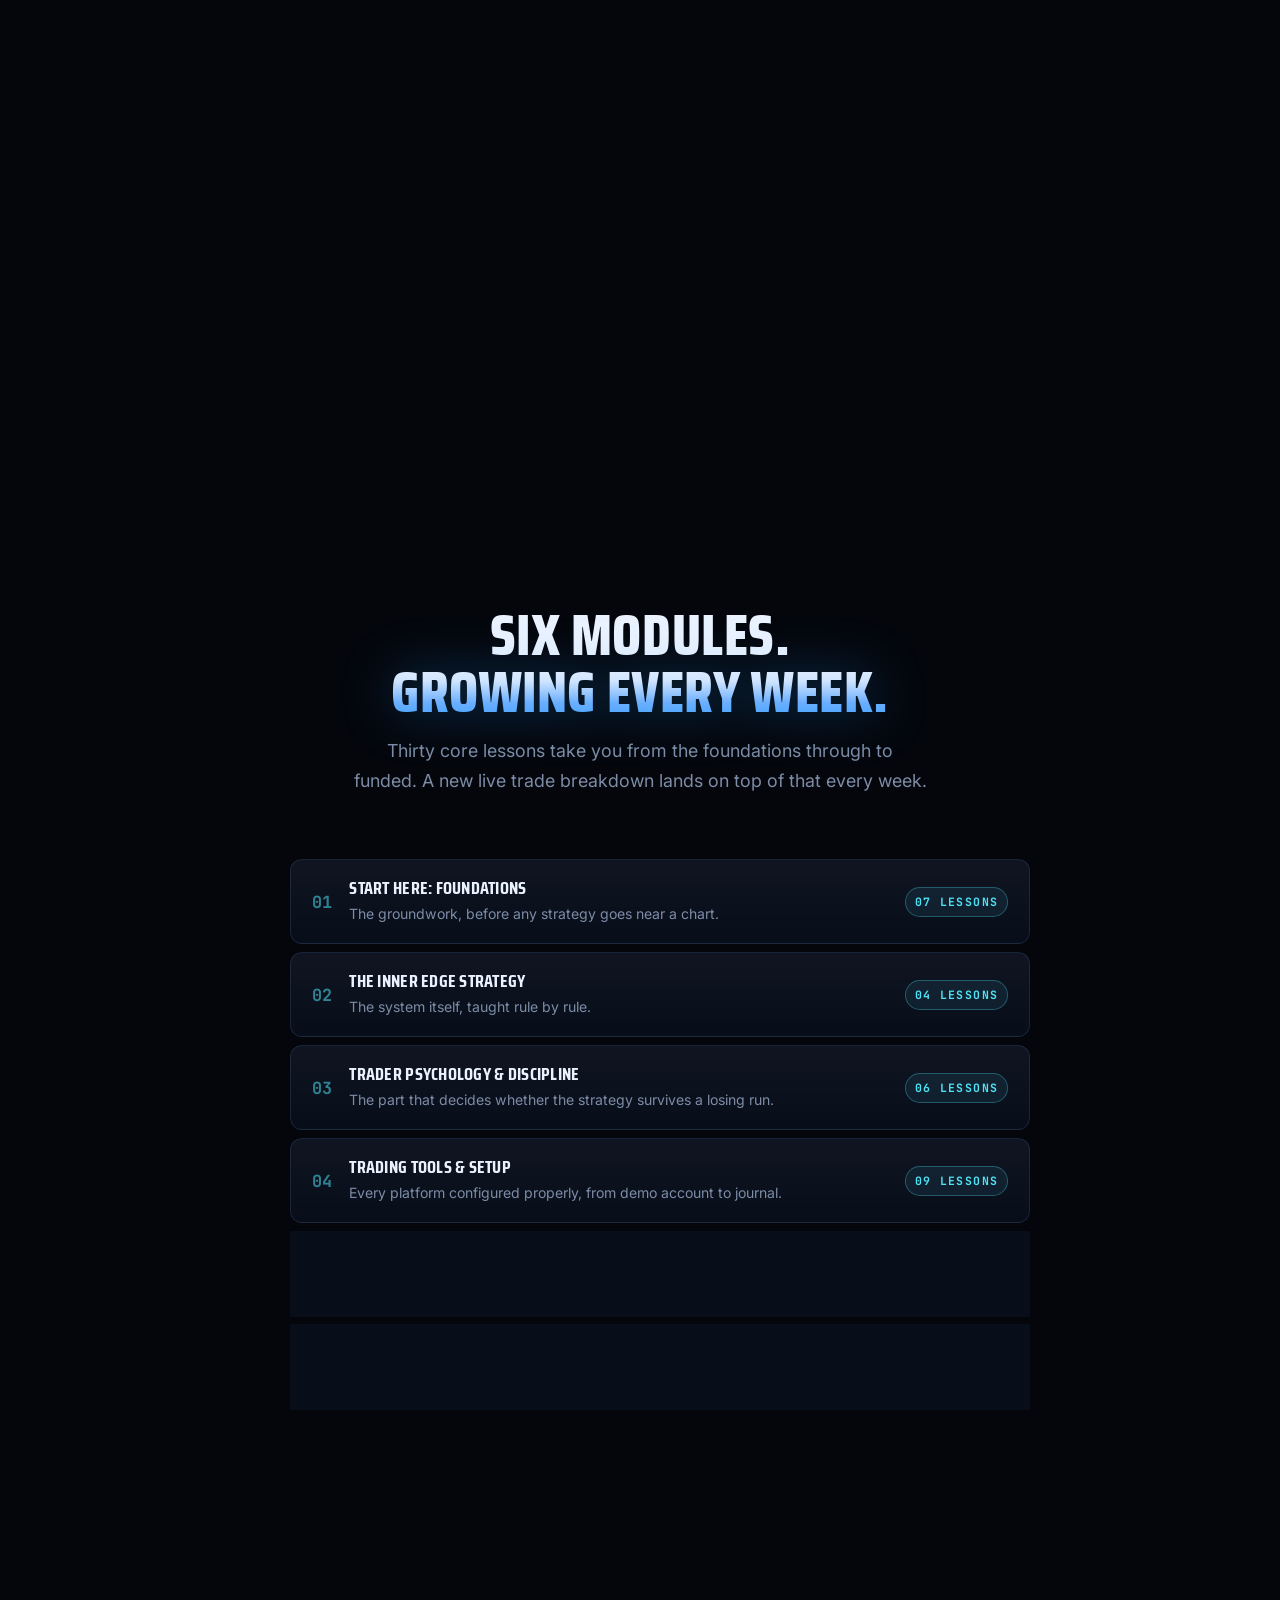
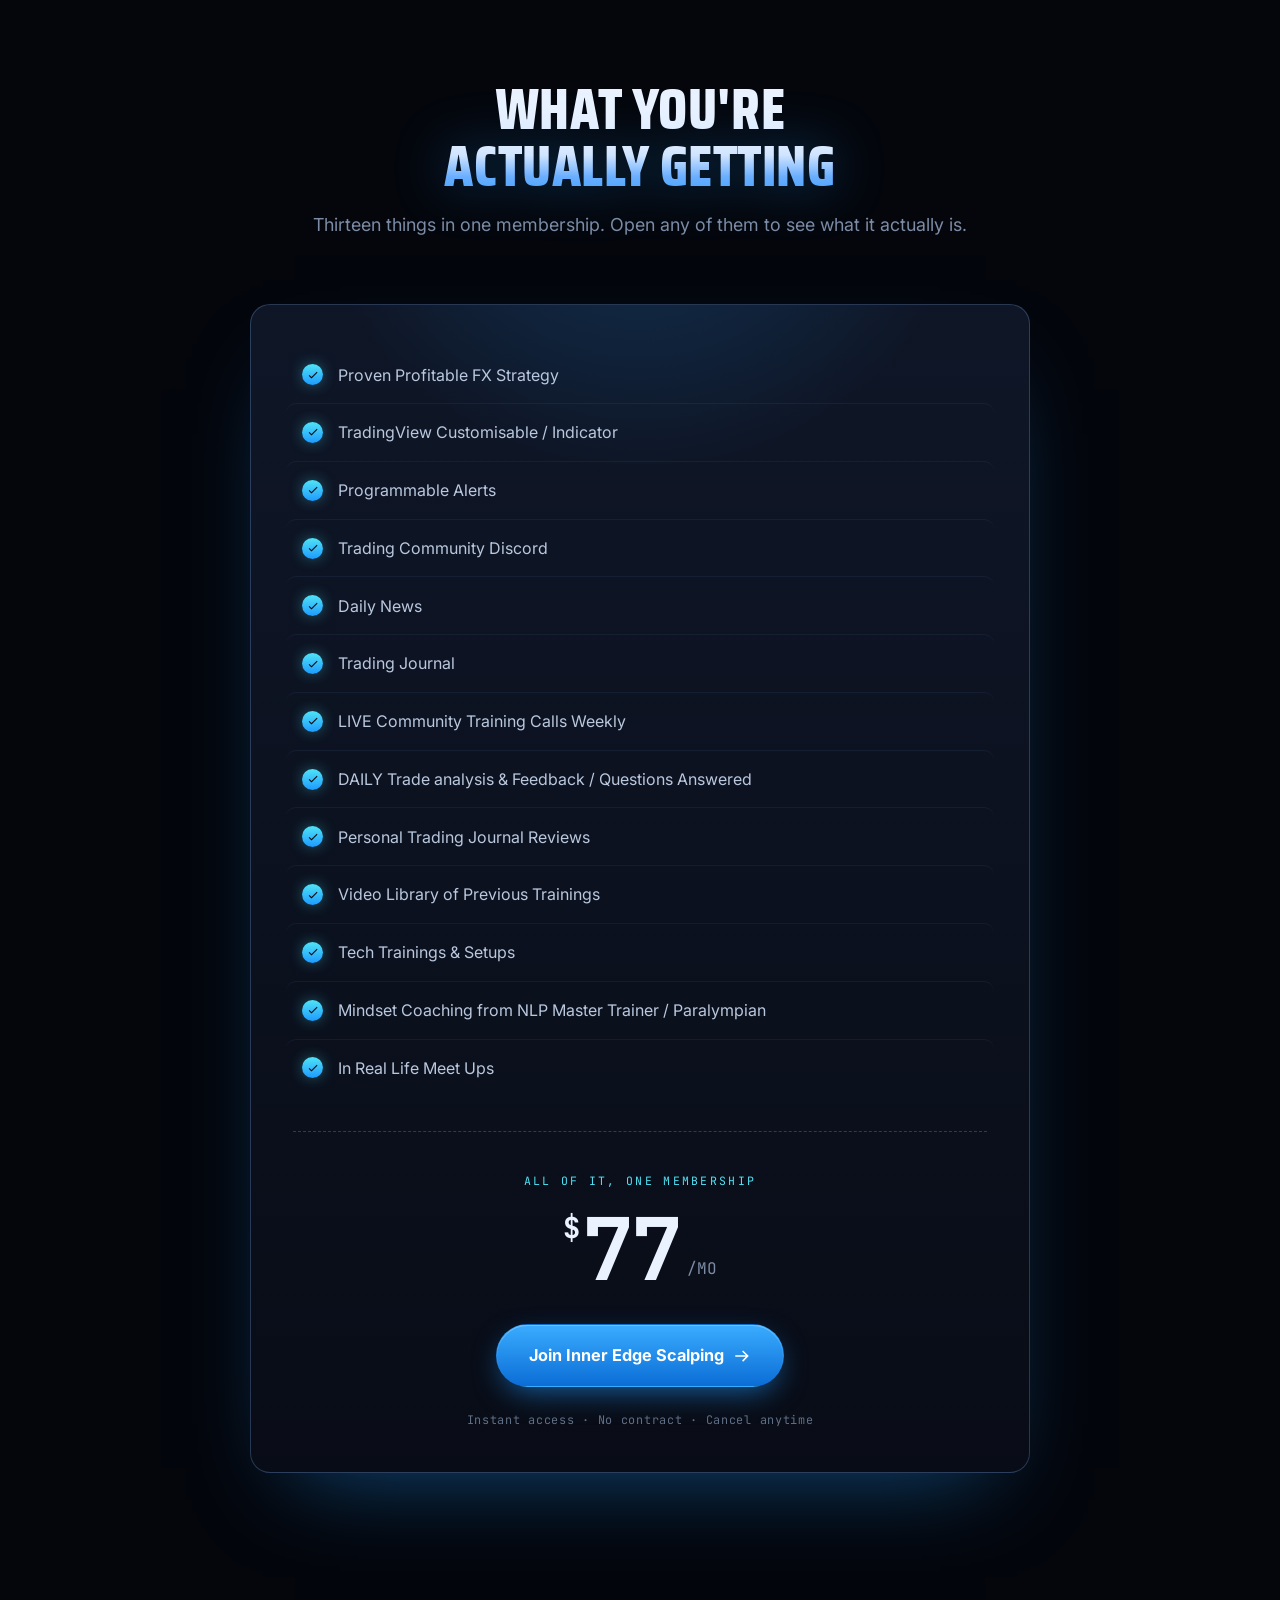
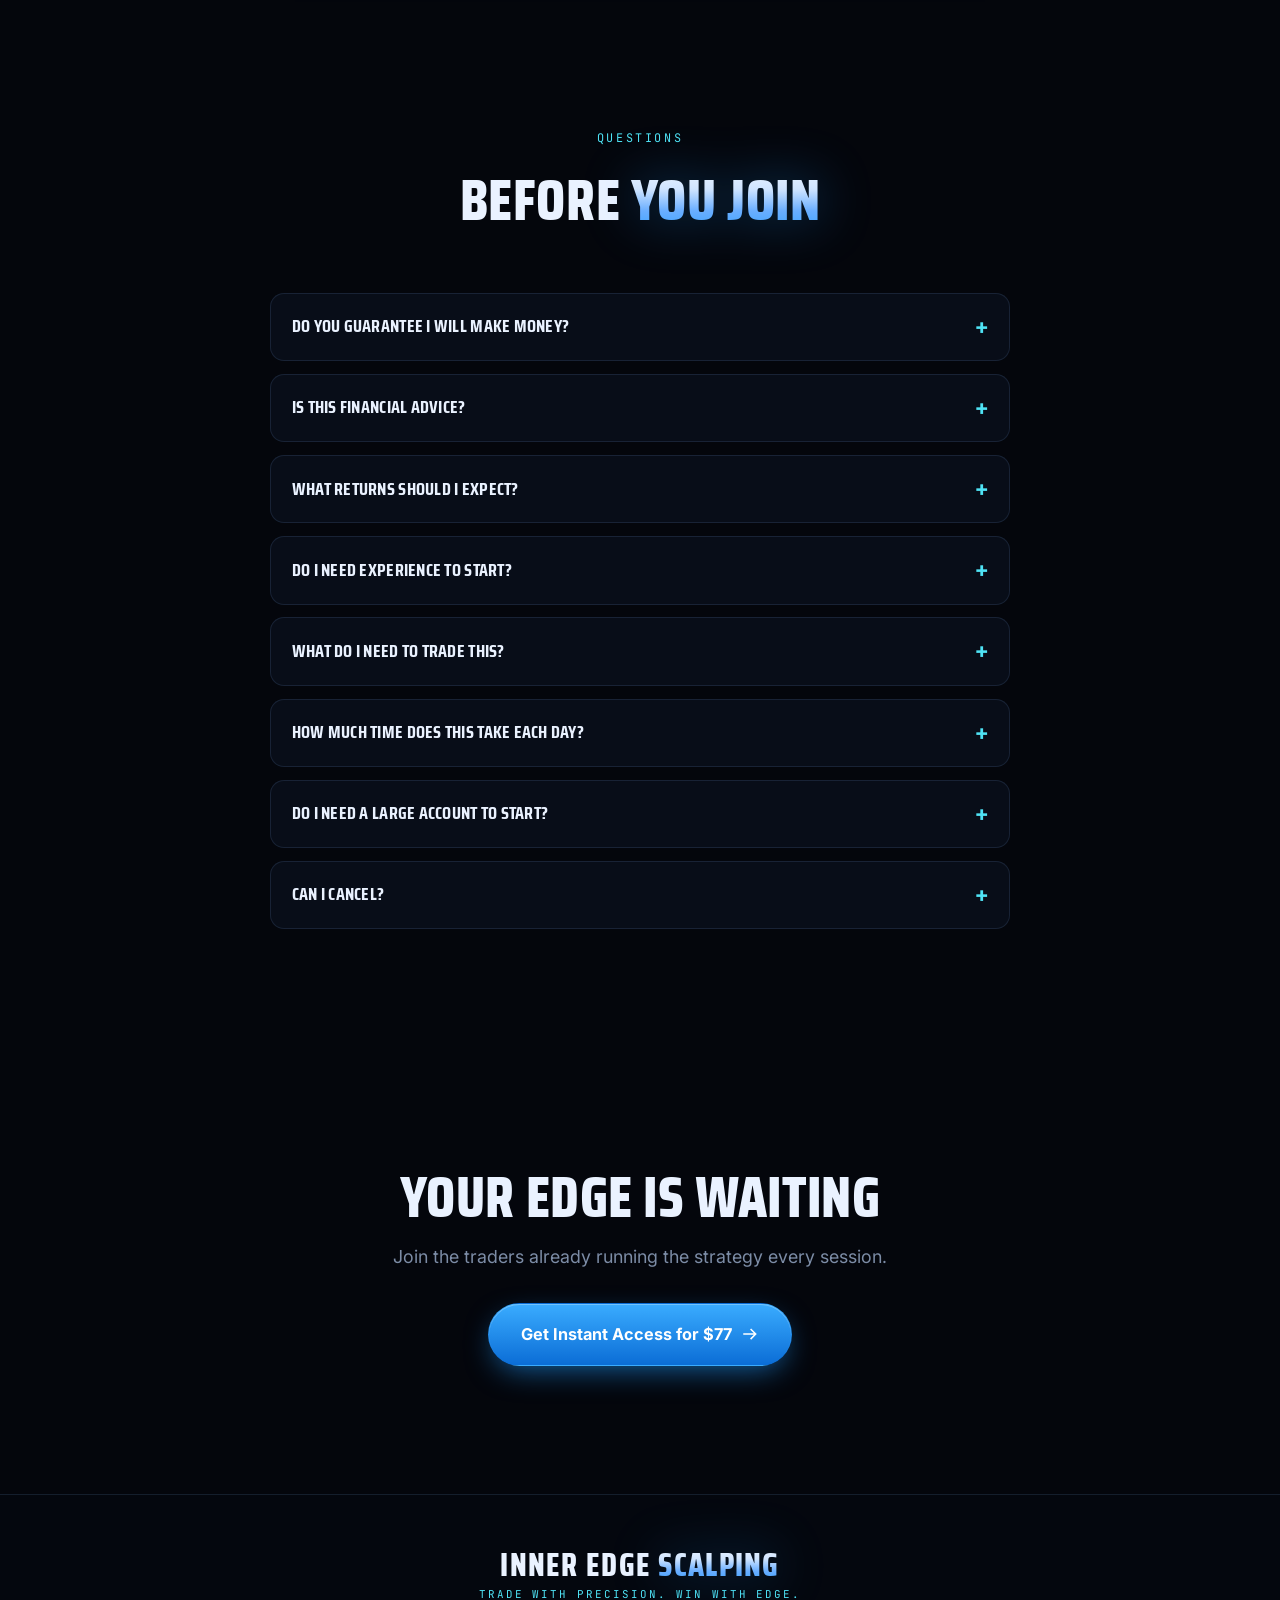
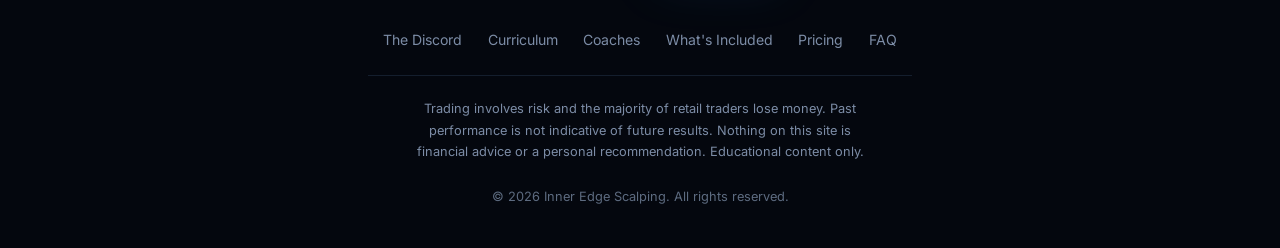
==== commit bb51e1d7: "Add link preview tags and a card image The page carried no Open Graph tags at all, so Discord, iMess" ====
--- a/index.html
+++ b/index.html
@@ -5,6 +5,24 @@
   <meta name="viewport" content="width=device-width, initial-scale=1.0" />
   <title>Inner Edge Scalping | Everything You Need To Become A Trader</title>
   <meta name="description" content="A proven profitable FX strategy, a customisable TradingView indicator, live weekly training, daily trade analysis and a community of traders. All in one place for $77 per month." />
+
+  <!-- Link preview (Discord, iMessage, Slack, socials). og:title deliberately
+       differs from <title>: the card shows the tagline, the browser tab and
+       search results keep the brand name. og:image MUST be absolute, a
+       relative path silently fails in most scrapers. -->
+  <meta property="og:type" content="website" />
+  <meta property="og:site_name" content="Inner Edge Scalping" />
+  <meta property="og:url" content="https://inneredgescalping.com/" />
+  <meta property="og:title" content="Trade With Precision. Win With Edge." />
+  <meta property="og:description" content="A proven profitable FX strategy, a customisable TradingView indicator, live weekly training, daily trade analysis and a community of traders. All in one place for $77 per month." />
+  <meta property="og:image" content="https://inneredgescalping.com/assets/og-card.jpg" />
+  <meta property="og:image:width" content="1200" />
+  <meta property="og:image:height" content="630" />
+  <meta property="og:image:alt" content="Inner Edge Scalping bull and bear badge" />
+  <meta name="twitter:card" content="summary_large_image" />
+  <meta name="twitter:title" content="Trade With Precision. Win With Edge." />
+  <meta name="twitter:description" content="A proven profitable FX strategy, a customisable TradingView indicator, live weekly training, daily trade analysis and a community of traders. All in one place for $77 per month." />
+  <meta name="twitter:image" content="https://inneredgescalping.com/assets/og-card.jpg" />
   <!-- WL badge rather than the Inner Edge oval: the oval's wordmark is
        unreadable at 16px, the circular WL mark still reads -->
   <link rel="icon" type="image/png" sizes="32x32" href="assets/favicon-32.png" />
@@ -227,40 +245,6 @@
             </div>
           </div>
         </div>
-      </div>
-    </section>
-
-    <!-- ================= WINS / SOCIAL PROOF =================
-         Real member messages lifted from the Discord, rebuilt in markup.
-         Content lives in the WINS array in js/main.js §7. The section stays
-         hidden until that array has real entries in it, so an empty shell
-         never ships. Never write a message that a member did not post. -->
-    <section class="section" id="wins" hidden>
-      <div class="wrap">
-        <div class="head" data-reveal>
-          <p class="eyebrow"><span class="dot"></span> From The Room</p>
-          <h2 class="h2">What Members<br /><span class="grad">Are Posting</span></h2>
-          <p class="lede">
-            Messages from the Inner Edge Discord, posted by members in
-            #charts-and-chat. Shared with permission, word for word.
-          </p>
-        </div>
-
-        <div class="wins" id="winsGrid" data-reveal></div>
-
-        <!-- Milestones are statements of fact about a member's result, used
-             when we hold proof but no message from them. Never phrase one as
-             a quote, because they did not say it. -->
-        <div class="miles" id="winsMiles" data-reveal hidden>
-          <p class="miles__cap">Recent member milestones</p>
-          <ul class="miles__list" id="winsMilesList"></ul>
-        </div>
-
-        <p class="wins__note" data-reveal>
-          These are individual members describing their own results. Trading carries
-          risk, results differ from person to person, and nothing here is a promise
-          that you will earn anything.
-        </p>
       </div>
     </section>
 
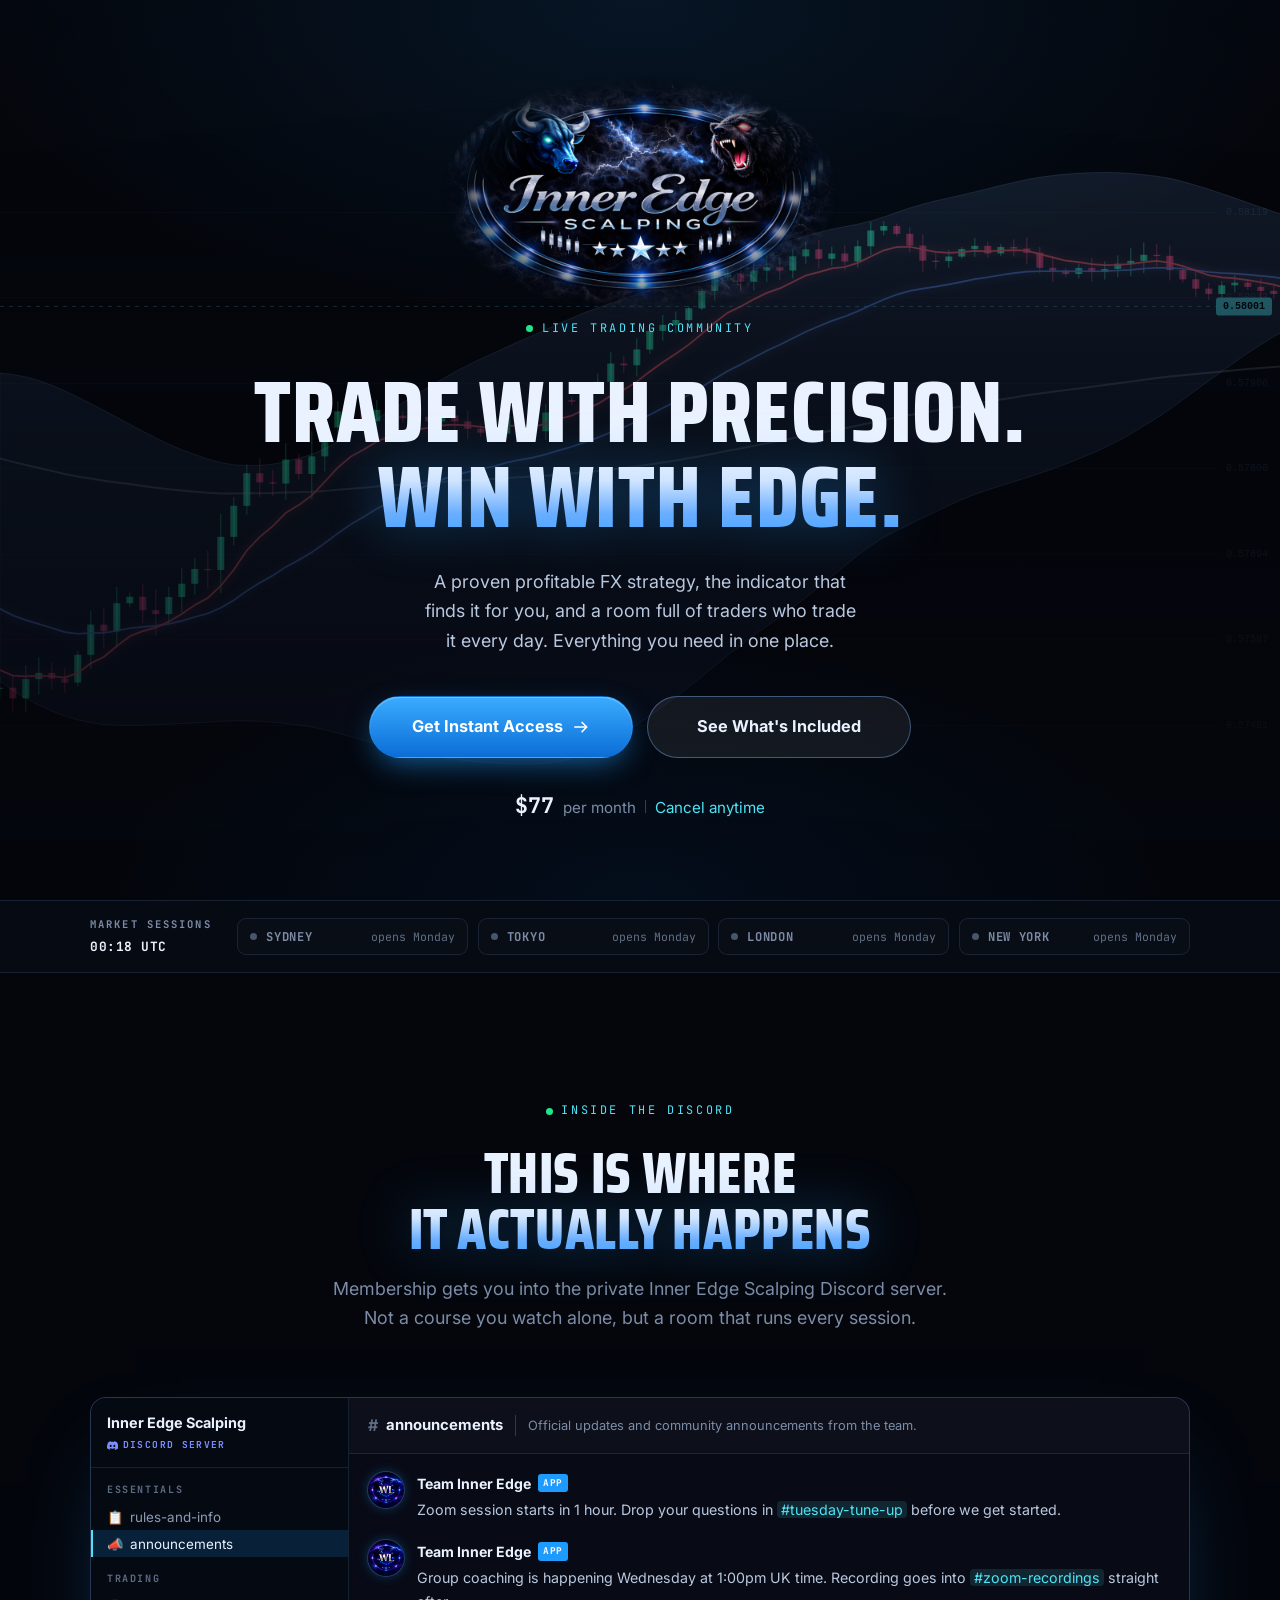
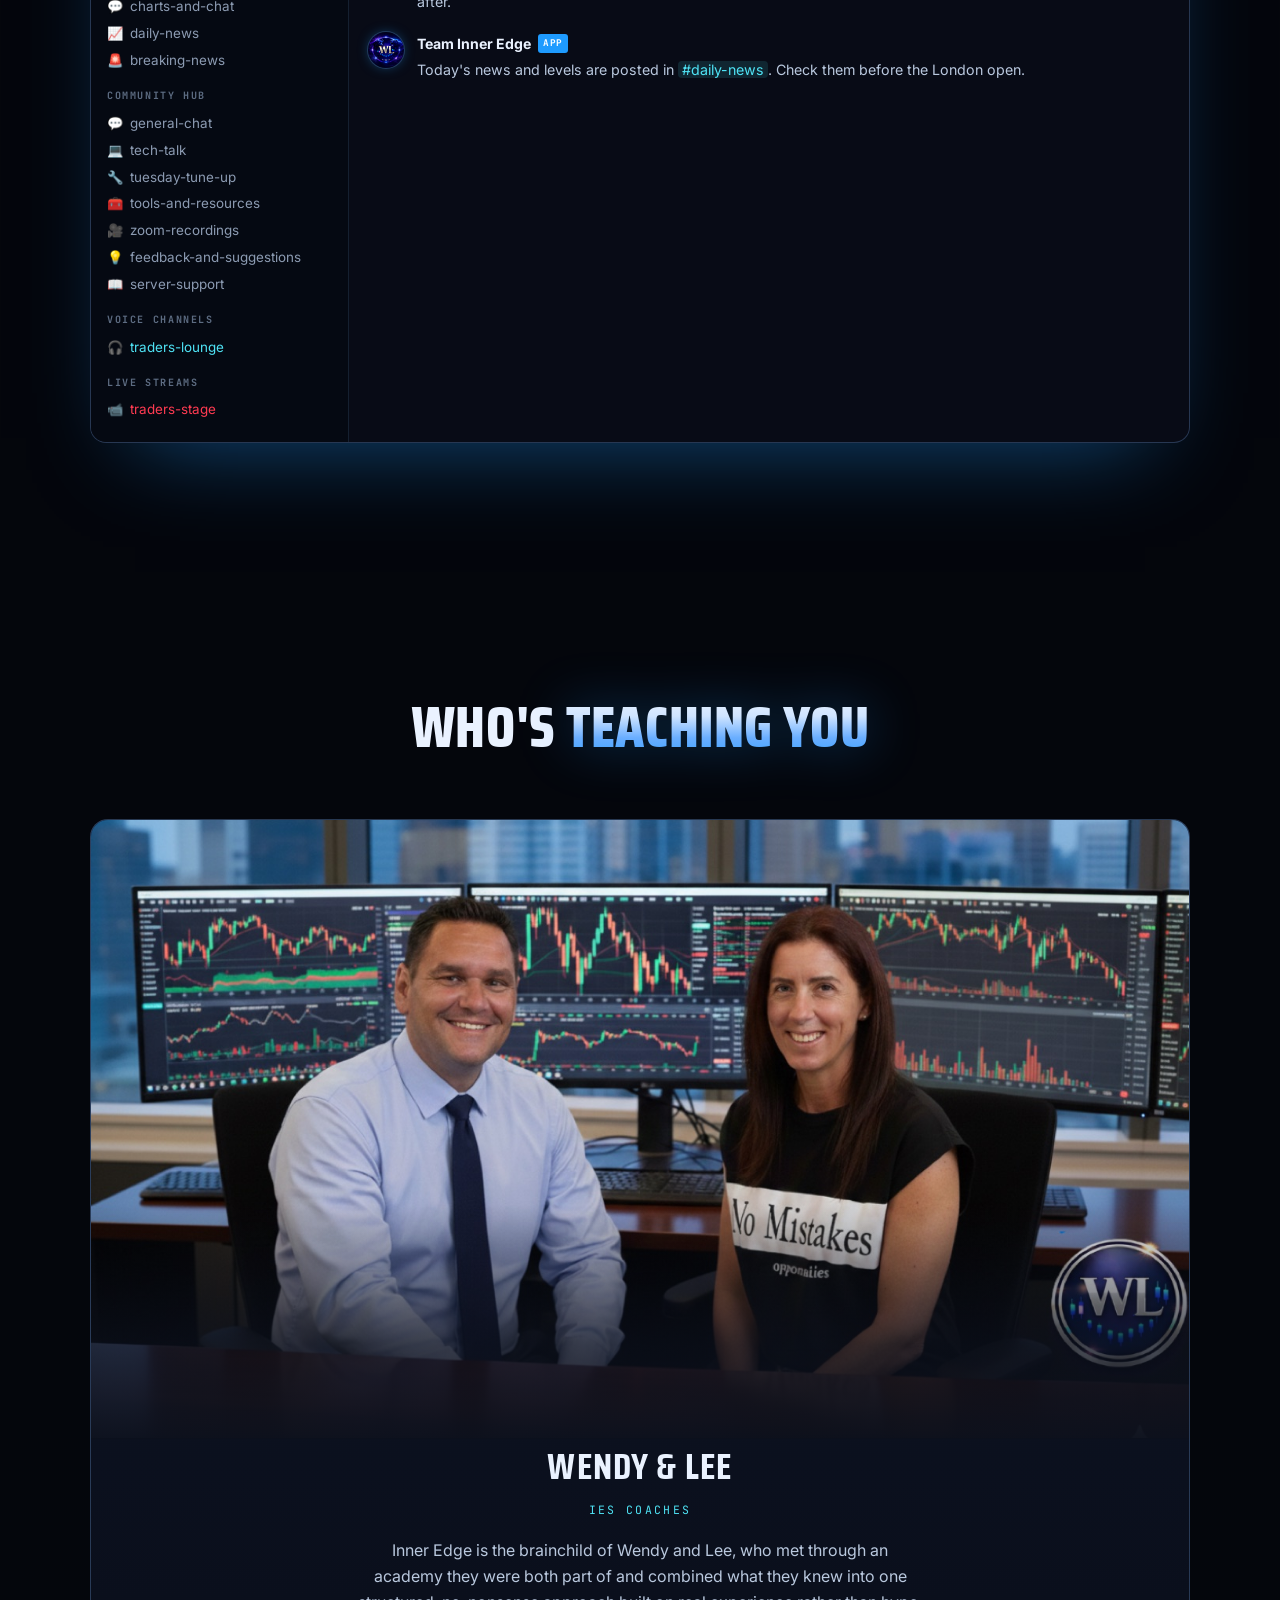
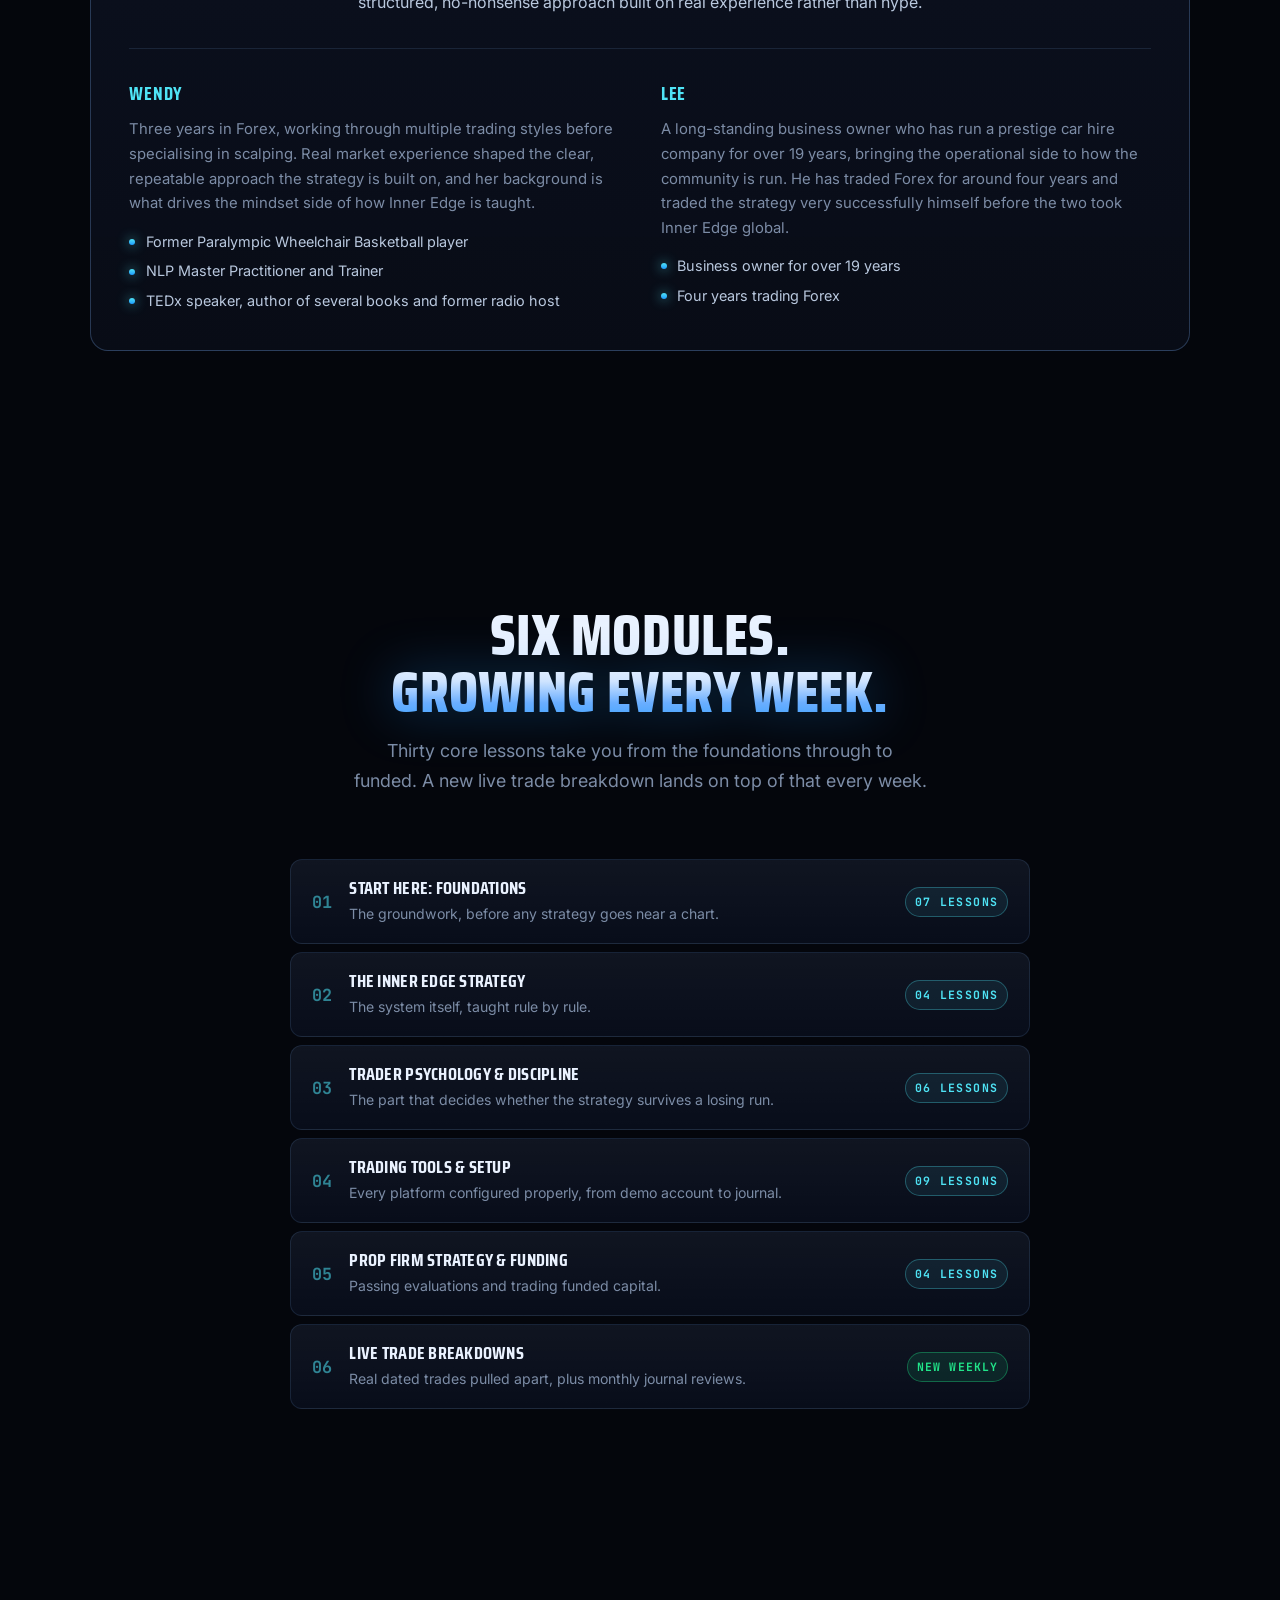
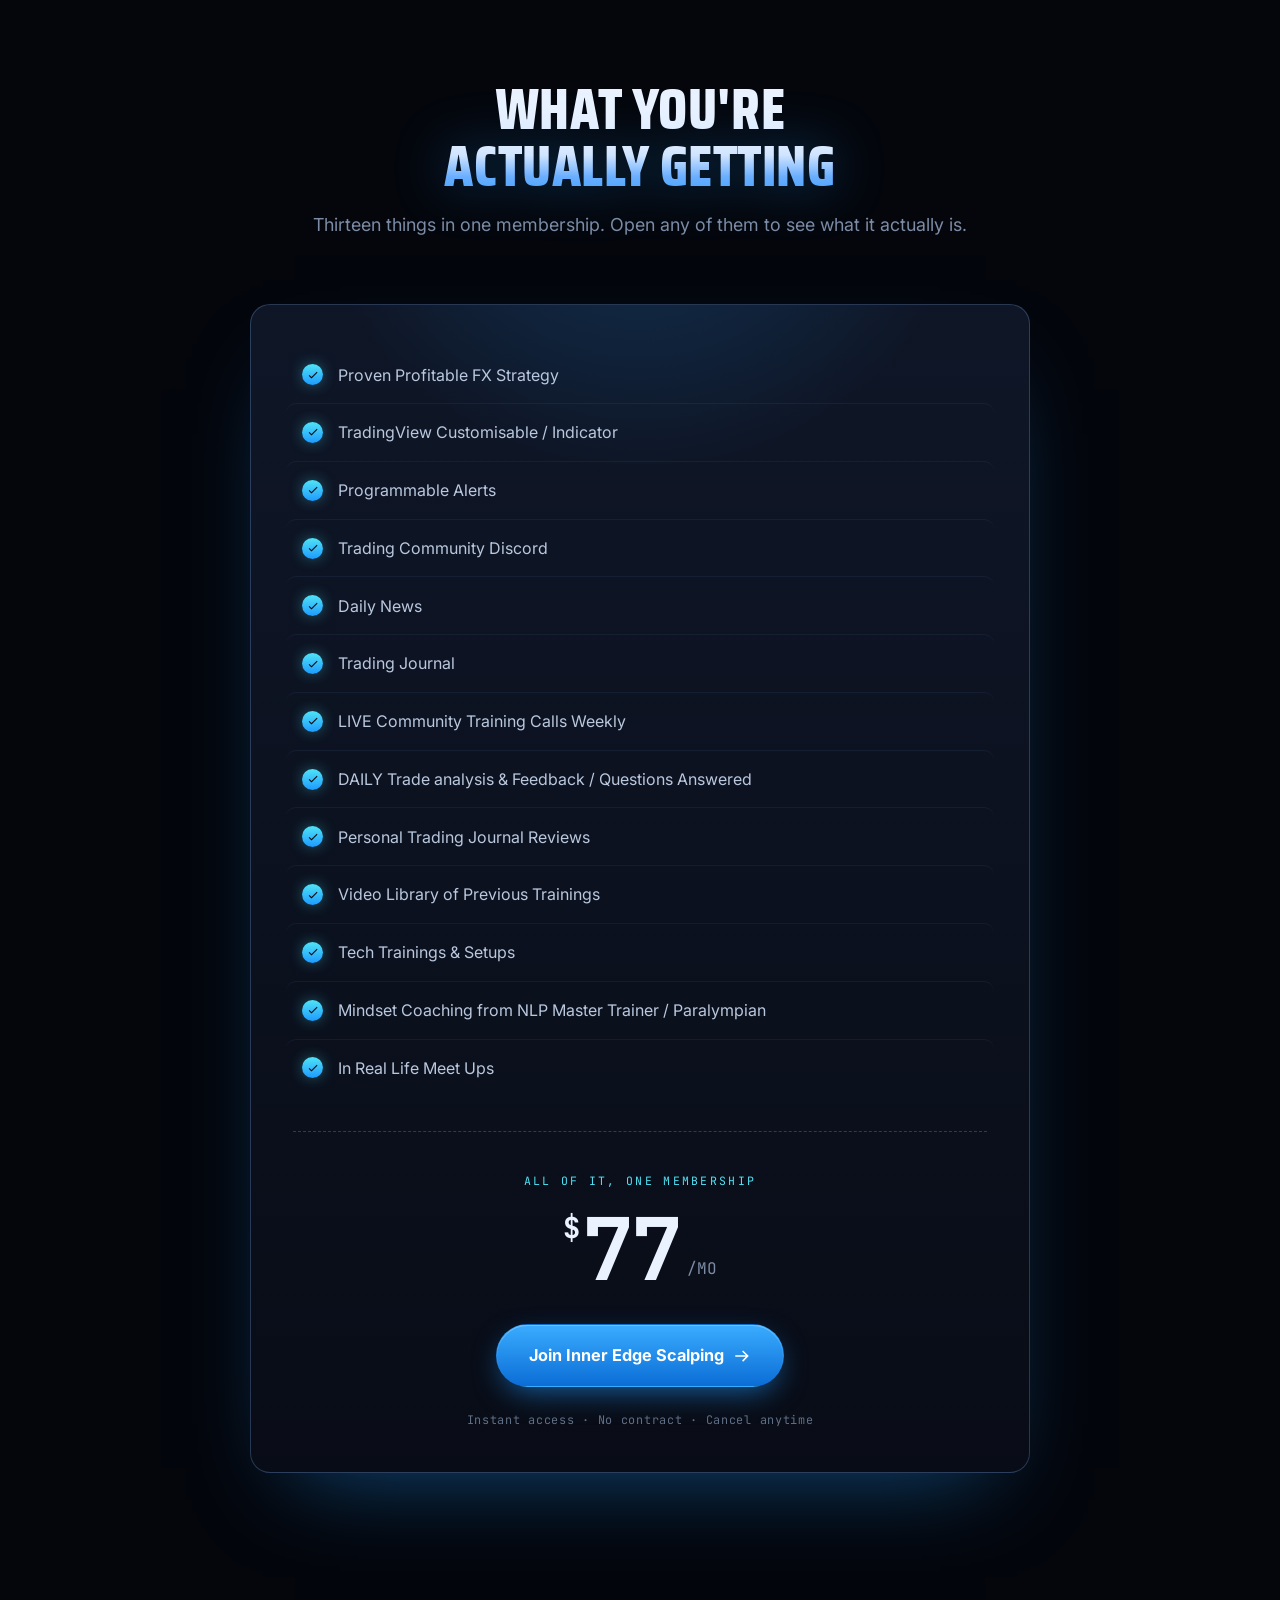
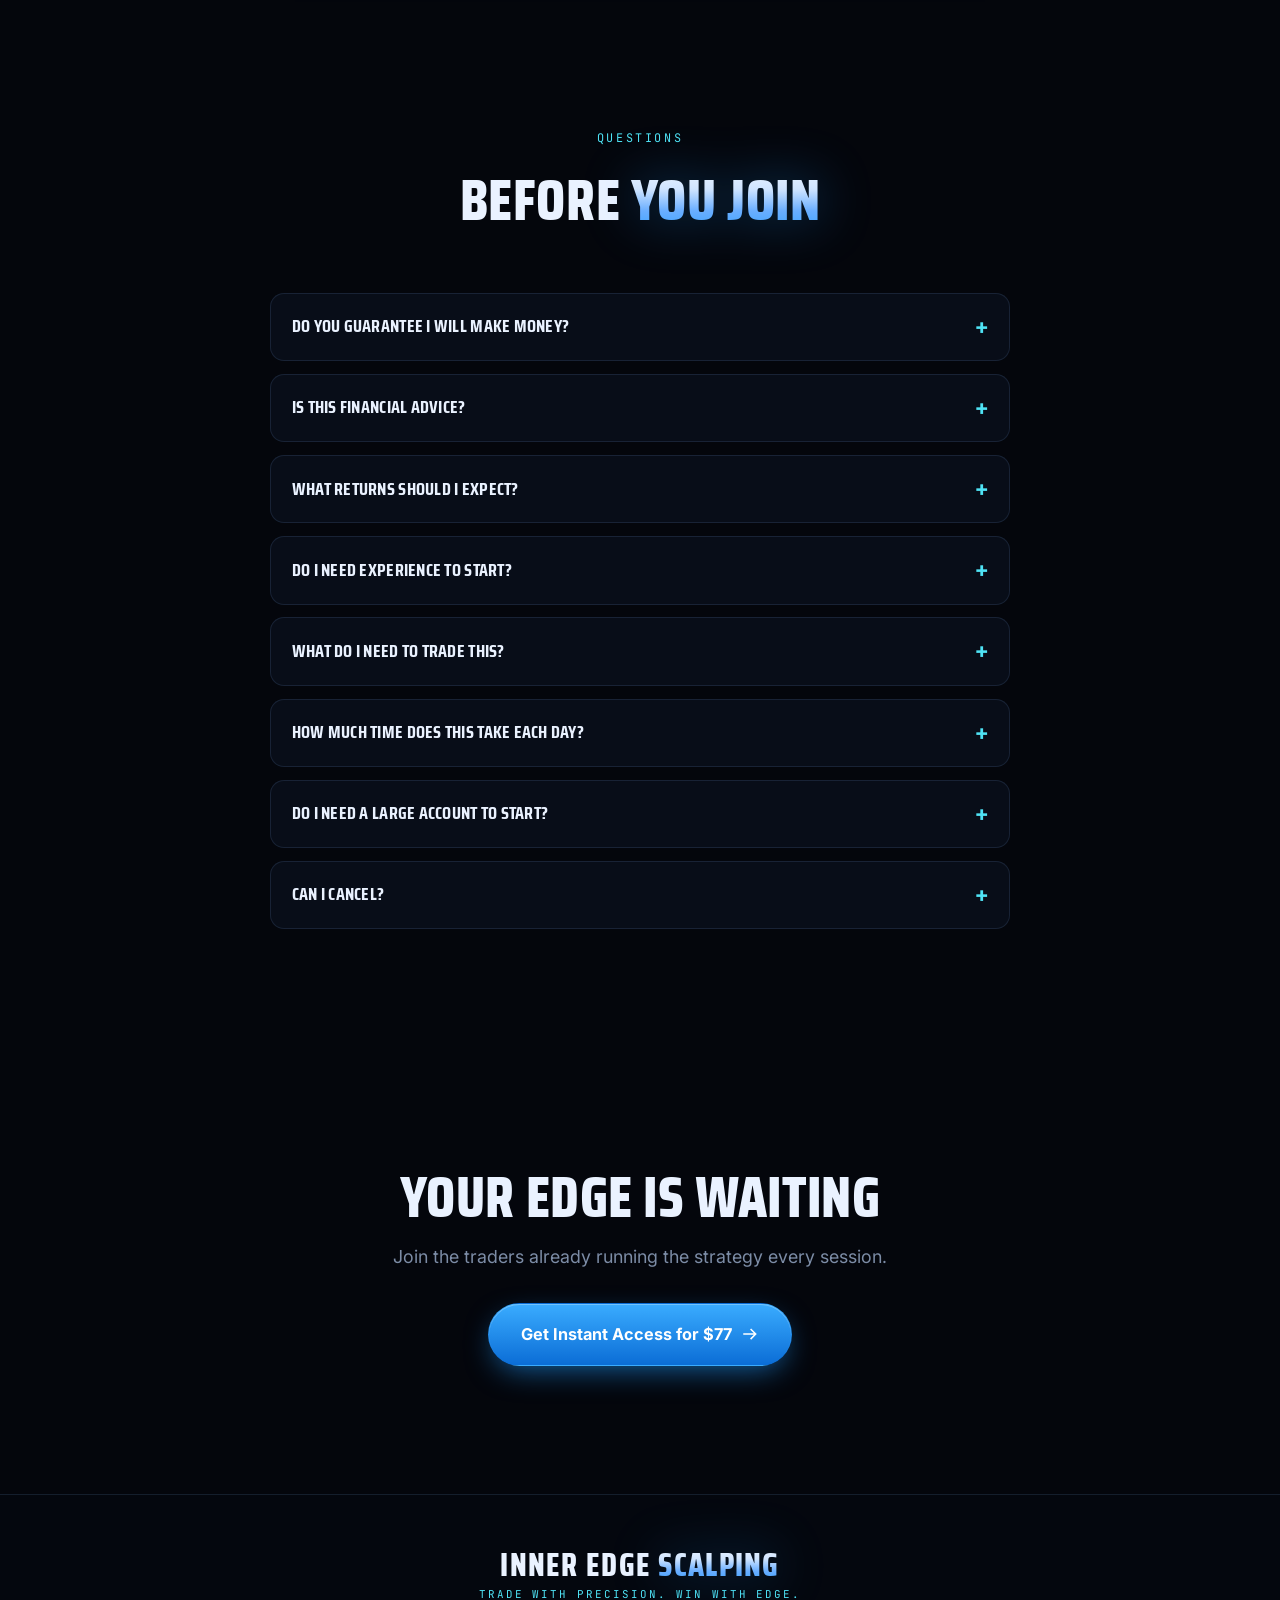
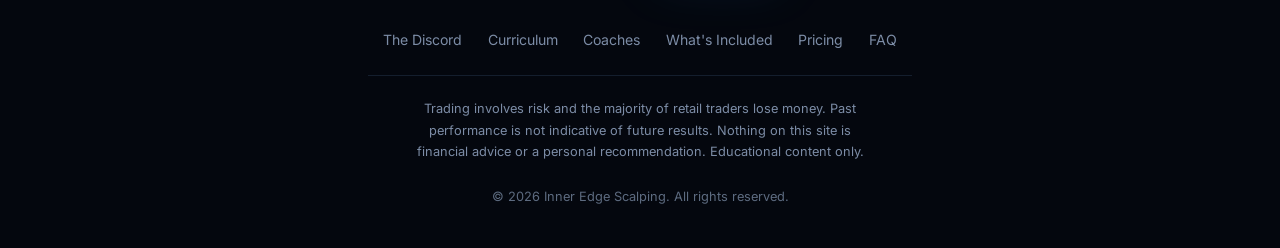
==== commit e76e58d9: "Put the brand name back in the title Miguel's wording: "Inner Edge Scalping | Trade With Precision. " ====
--- a/index.html
+++ b/index.html
@@ -3,24 +3,24 @@
 <head>
   <meta charset="UTF-8" />
   <meta name="viewport" content="width=device-width, initial-scale=1.0" />
-  <title>Inner Edge Scalping | Everything You Need To Become A Trader</title>
+  <title>Inner Edge Scalping | Trade With Precision. Win With Edge.</title>
   <meta name="description" content="A proven profitable FX strategy, a customisable TradingView indicator, live weekly training, daily trade analysis and a community of traders. All in one place for $77 per month." />
 
-  <!-- Link preview (Discord, iMessage, Slack, socials). og:title deliberately
-       differs from <title>: the card shows the tagline, the browser tab and
-       search results keep the brand name. og:image MUST be absolute, a
-       relative path silently fails in most scrapers. -->
+  <!-- Link preview (Discord, iMessage, Slack, socials). og:title matches
+       <title> on purpose: brand name for search, tagline for the card.
+       Keep them in sync. og:image MUST be absolute, a relative path
+       silently fails in most scrapers. -->
   <meta property="og:type" content="website" />
   <meta property="og:site_name" content="Inner Edge Scalping" />
   <meta property="og:url" content="https://inneredgescalping.com/" />
-  <meta property="og:title" content="Trade With Precision. Win With Edge." />
+  <meta property="og:title" content="Inner Edge Scalping | Trade With Precision. Win With Edge." />
   <meta property="og:description" content="A proven profitable FX strategy, a customisable TradingView indicator, live weekly training, daily trade analysis and a community of traders. All in one place for $77 per month." />
   <meta property="og:image" content="https://inneredgescalping.com/assets/og-card.jpg" />
   <meta property="og:image:width" content="1200" />
   <meta property="og:image:height" content="630" />
   <meta property="og:image:alt" content="Inner Edge Scalping bull and bear badge" />
   <meta name="twitter:card" content="summary_large_image" />
-  <meta name="twitter:title" content="Trade With Precision. Win With Edge." />
+  <meta name="twitter:title" content="Inner Edge Scalping | Trade With Precision. Win With Edge." />
   <meta name="twitter:description" content="A proven profitable FX strategy, a customisable TradingView indicator, live weekly training, daily trade analysis and a community of traders. All in one place for $77 per month." />
   <meta name="twitter:image" content="https://inneredgescalping.com/assets/og-card.jpg" />
   <!-- WL badge rather than the Inner Edge oval: the oval's wordmark is
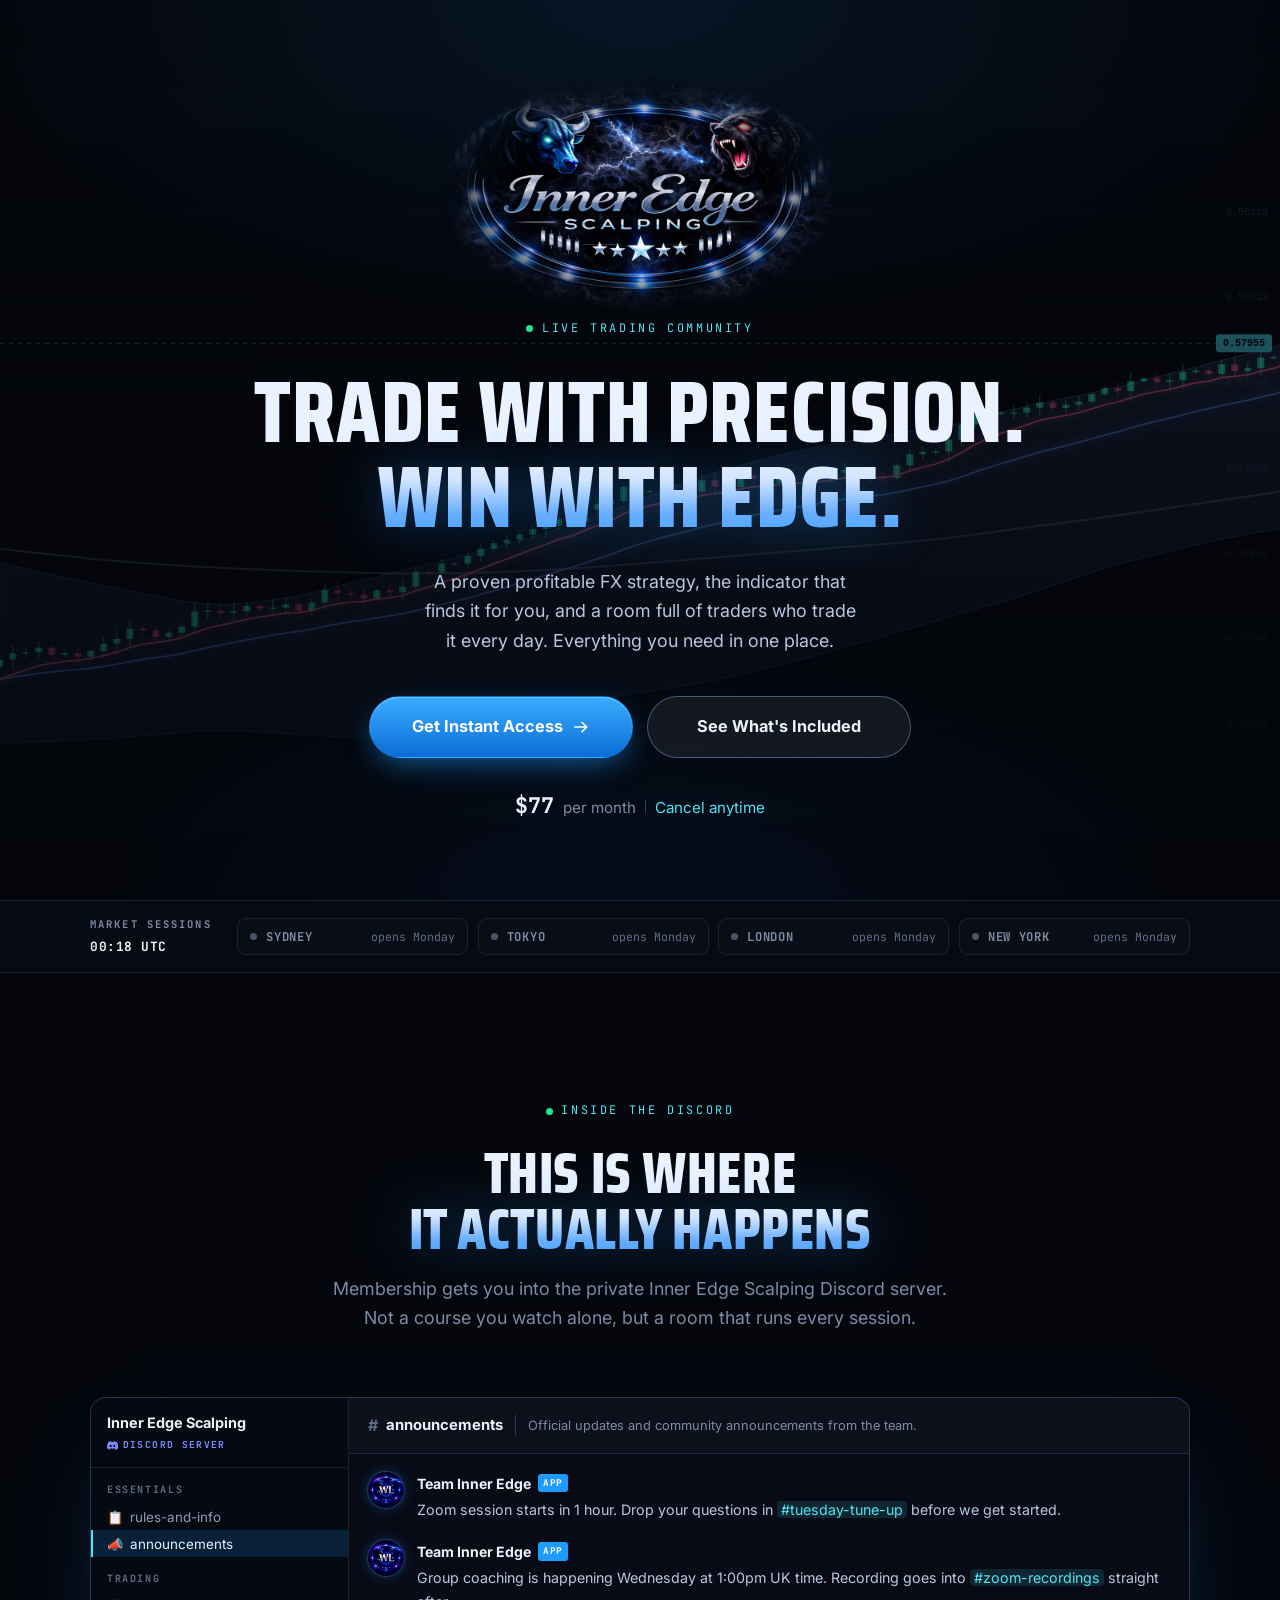
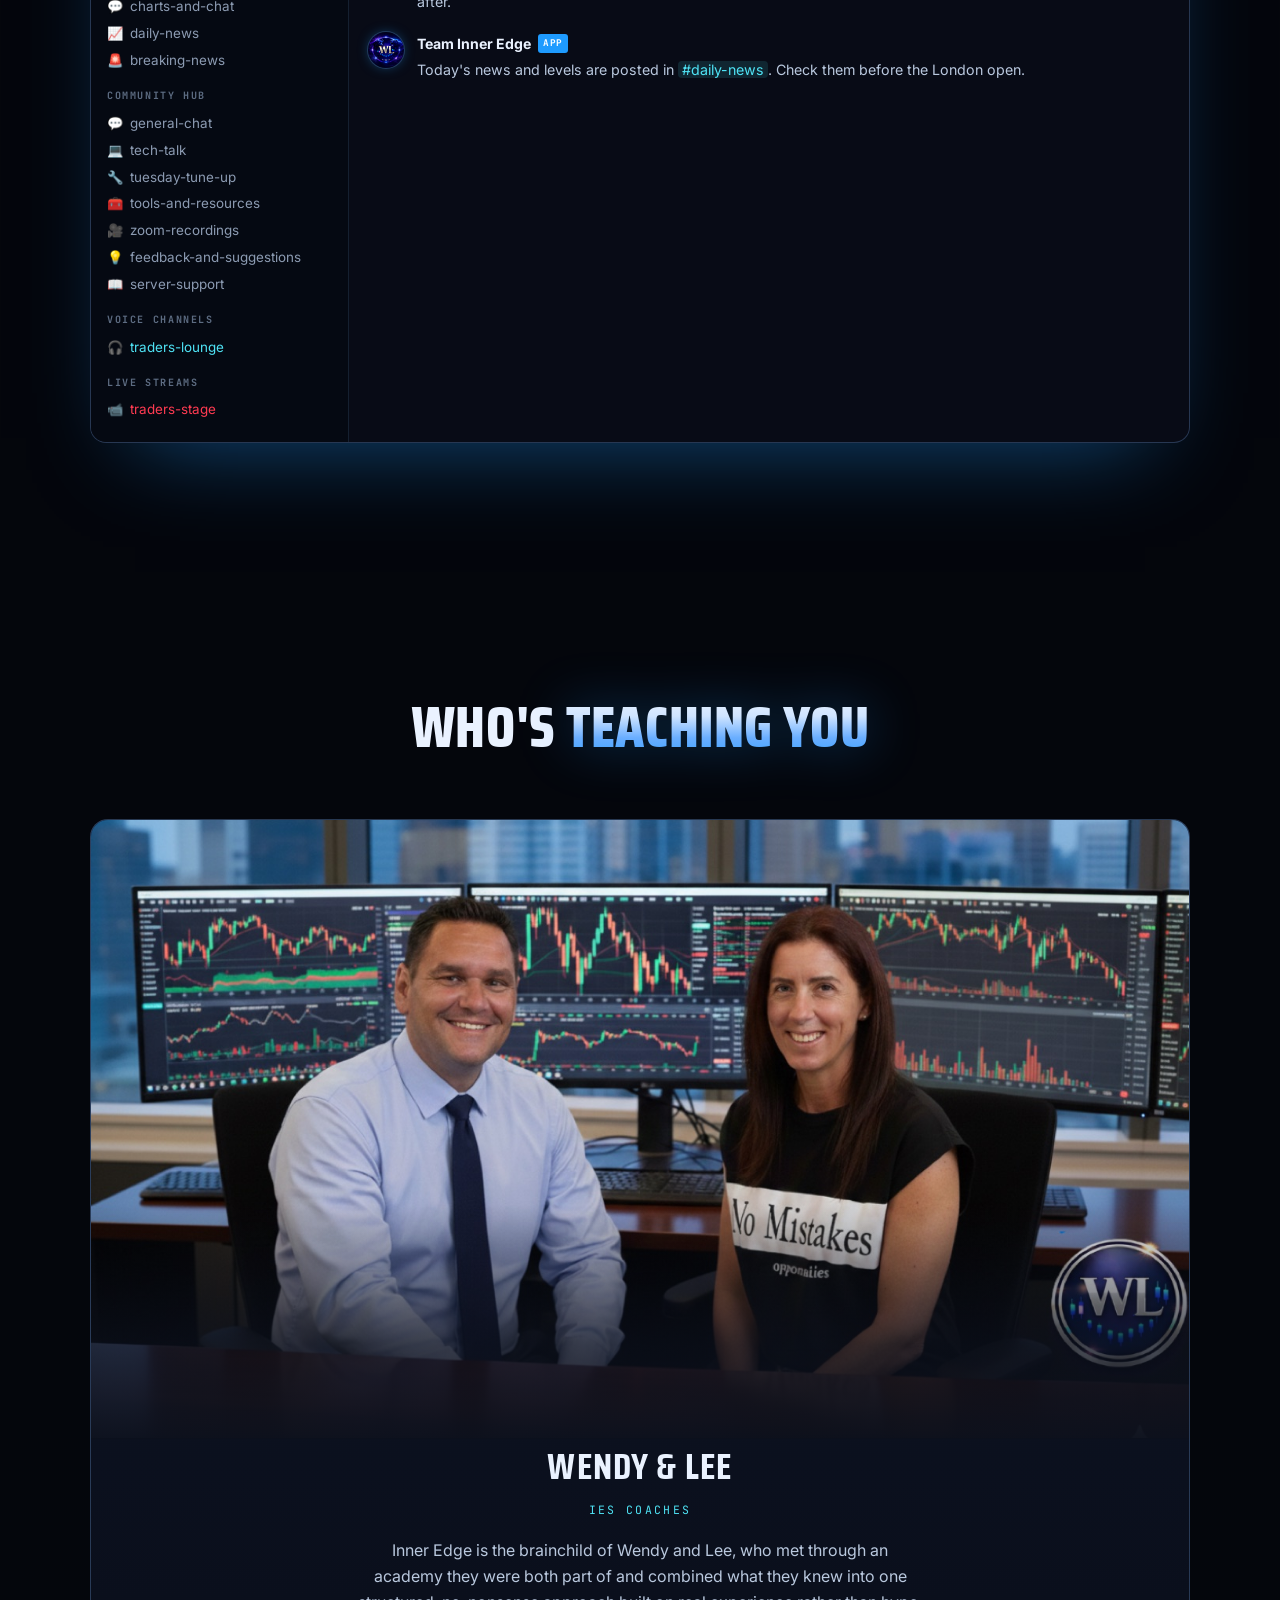
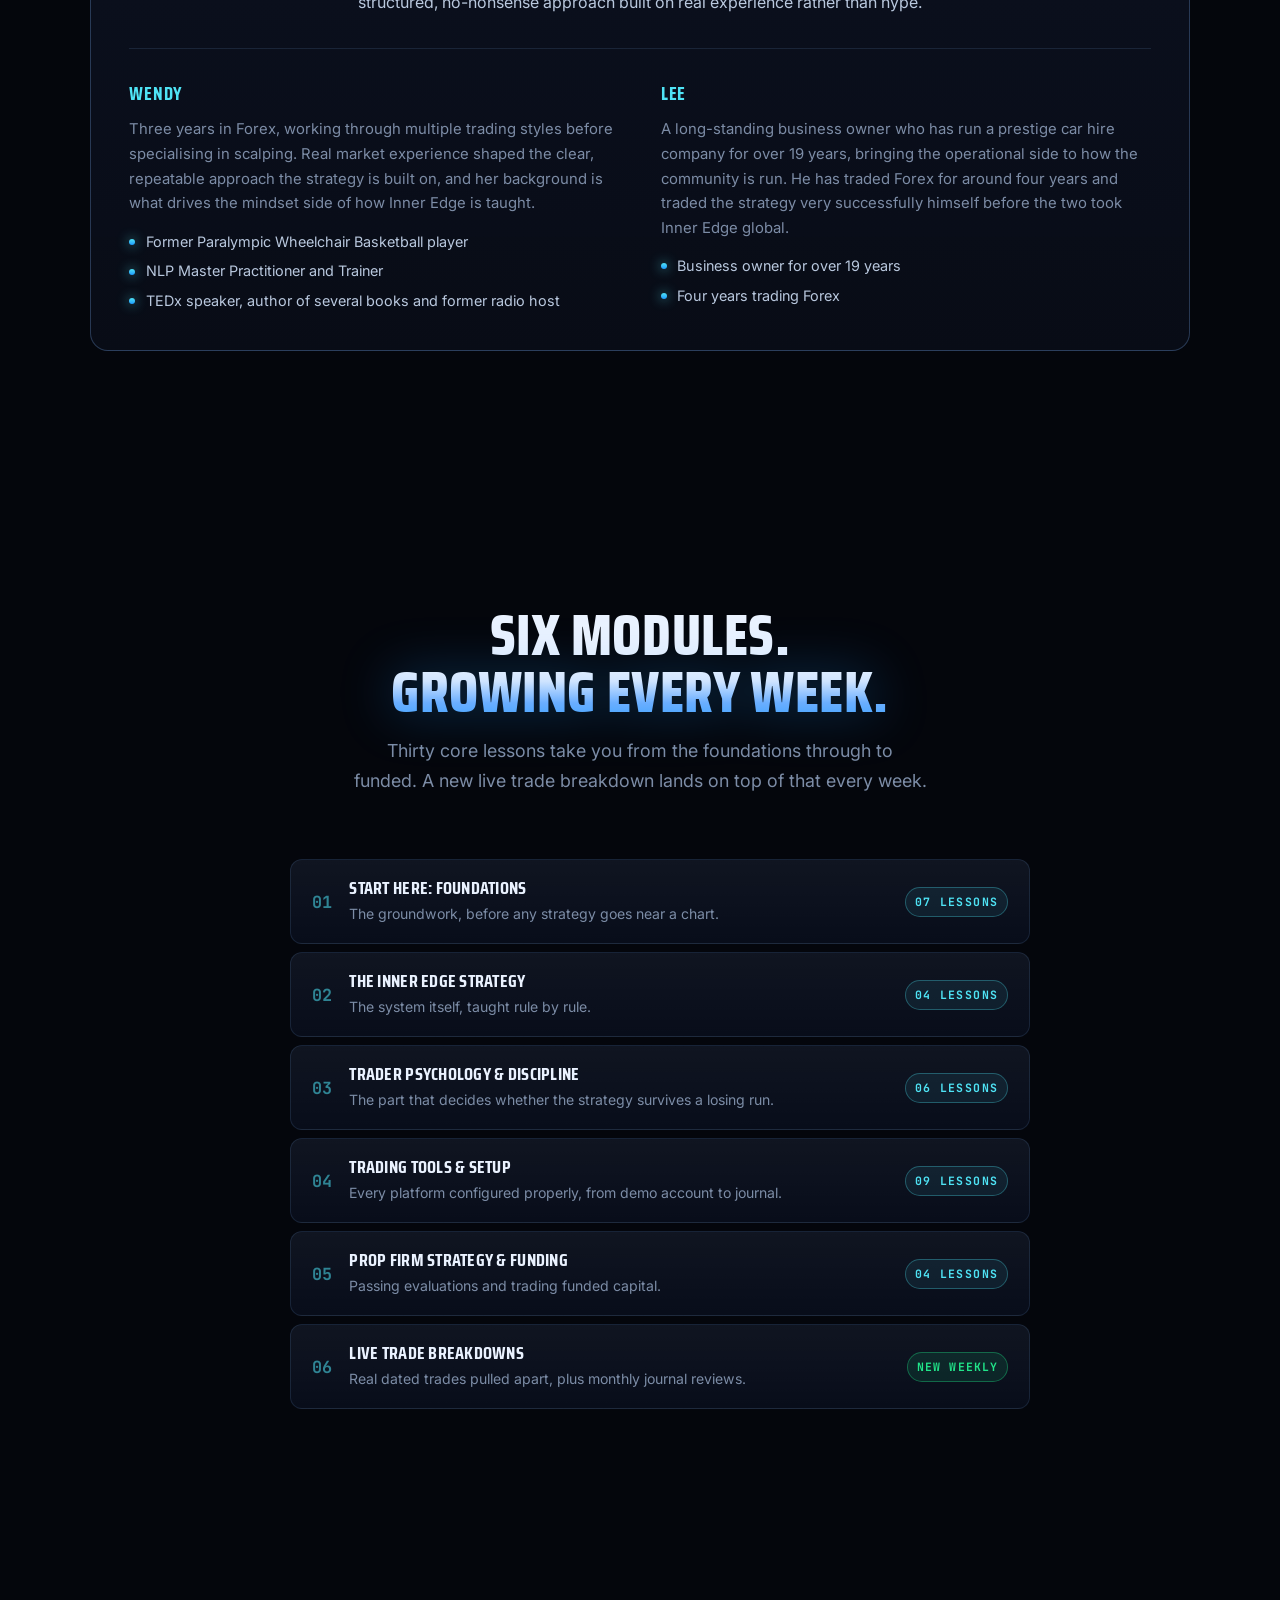
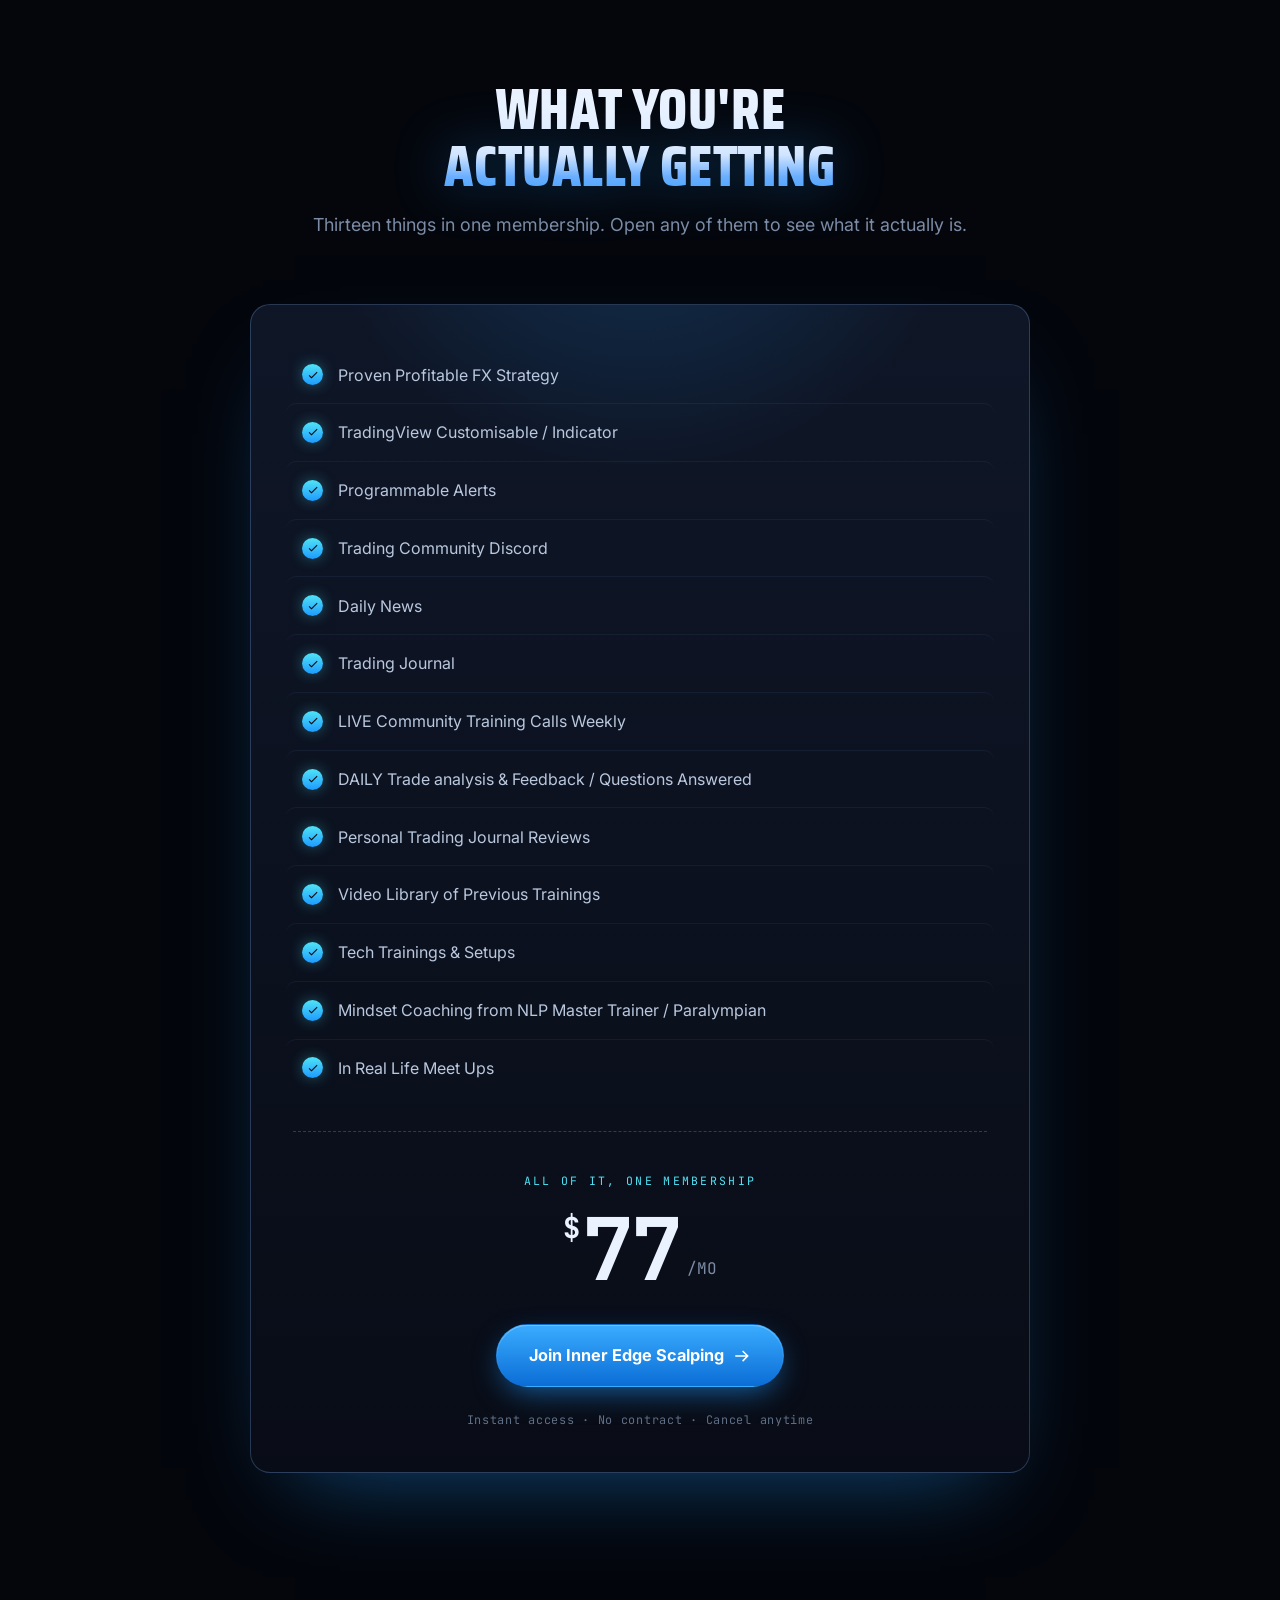
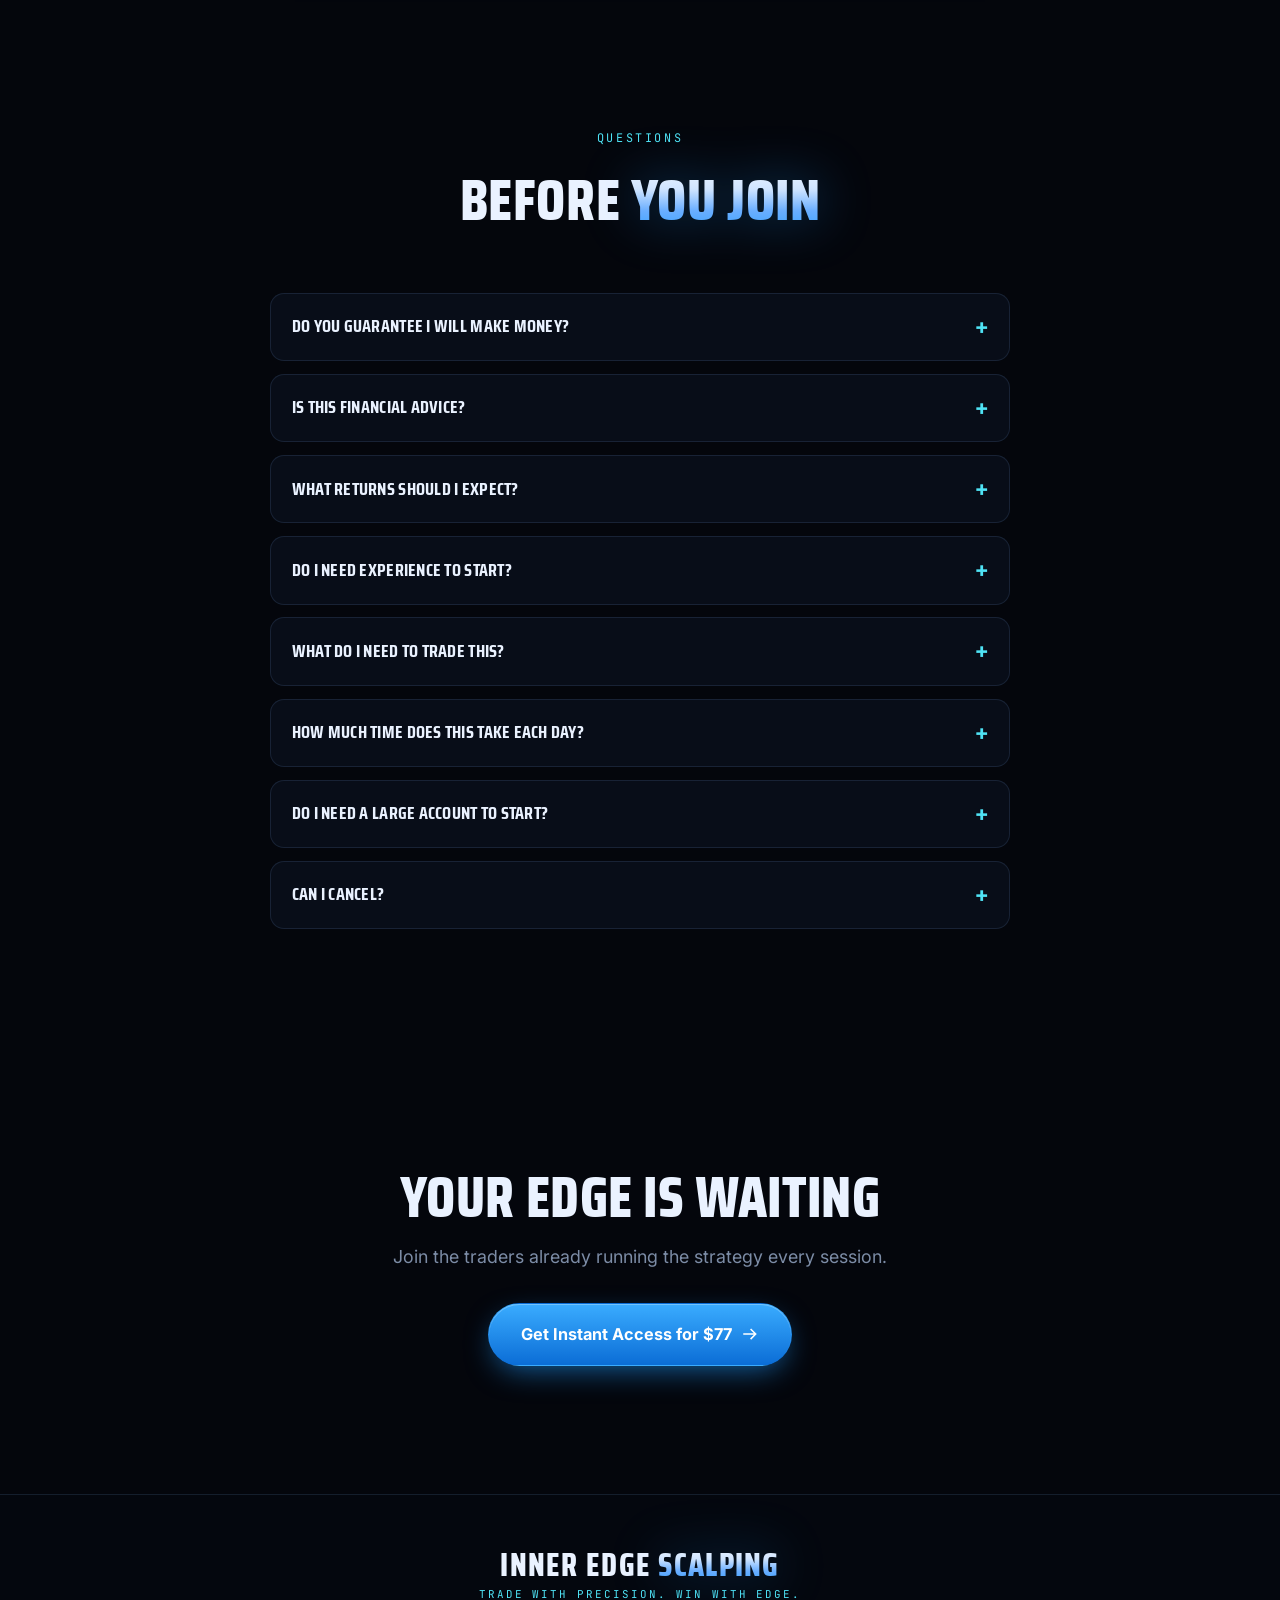
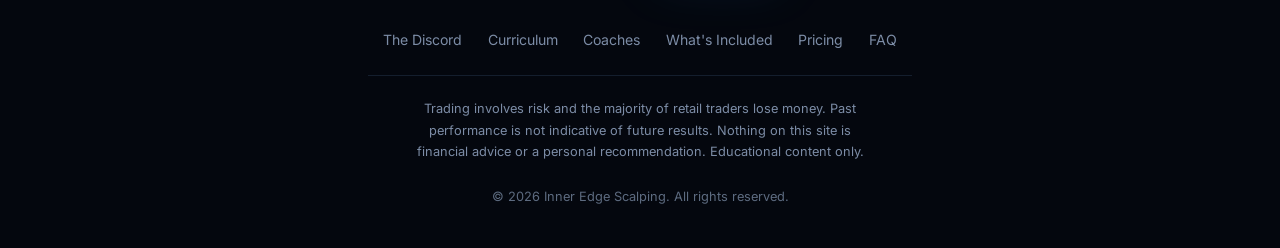
==== commit 800b8c07: "Use the Inner Edge wordmark for the link preview card Replaces the WL badge card with the oval wordm" ====
--- a/index.html
+++ b/index.html
@@ -15,14 +15,14 @@
   <meta property="og:url" content="https://inneredgescalping.com/" />
   <meta property="og:title" content="Inner Edge Scalping | Trade With Precision. Win With Edge." />
   <meta property="og:description" content="A proven profitable FX strategy, a customisable TradingView indicator, live weekly training, daily trade analysis and a community of traders. All in one place for $77 per month." />
-  <meta property="og:image" content="https://inneredgescalping.com/assets/og-card.jpg" />
+  <meta property="og:image" content="https://inneredgescalping.com/assets/og-card.jpg?v=2" />
   <meta property="og:image:width" content="1200" />
   <meta property="og:image:height" content="630" />
   <meta property="og:image:alt" content="Inner Edge Scalping bull and bear badge" />
   <meta name="twitter:card" content="summary_large_image" />
   <meta name="twitter:title" content="Inner Edge Scalping | Trade With Precision. Win With Edge." />
   <meta name="twitter:description" content="A proven profitable FX strategy, a customisable TradingView indicator, live weekly training, daily trade analysis and a community of traders. All in one place for $77 per month." />
-  <meta name="twitter:image" content="https://inneredgescalping.com/assets/og-card.jpg" />
+  <meta name="twitter:image" content="https://inneredgescalping.com/assets/og-card.jpg?v=2" />
   <!-- WL badge rather than the Inner Edge oval: the oval's wordmark is
        unreadable at 16px, the circular WL mark still reads -->
   <link rel="icon" type="image/png" sizes="32x32" href="assets/favicon-32.png" />
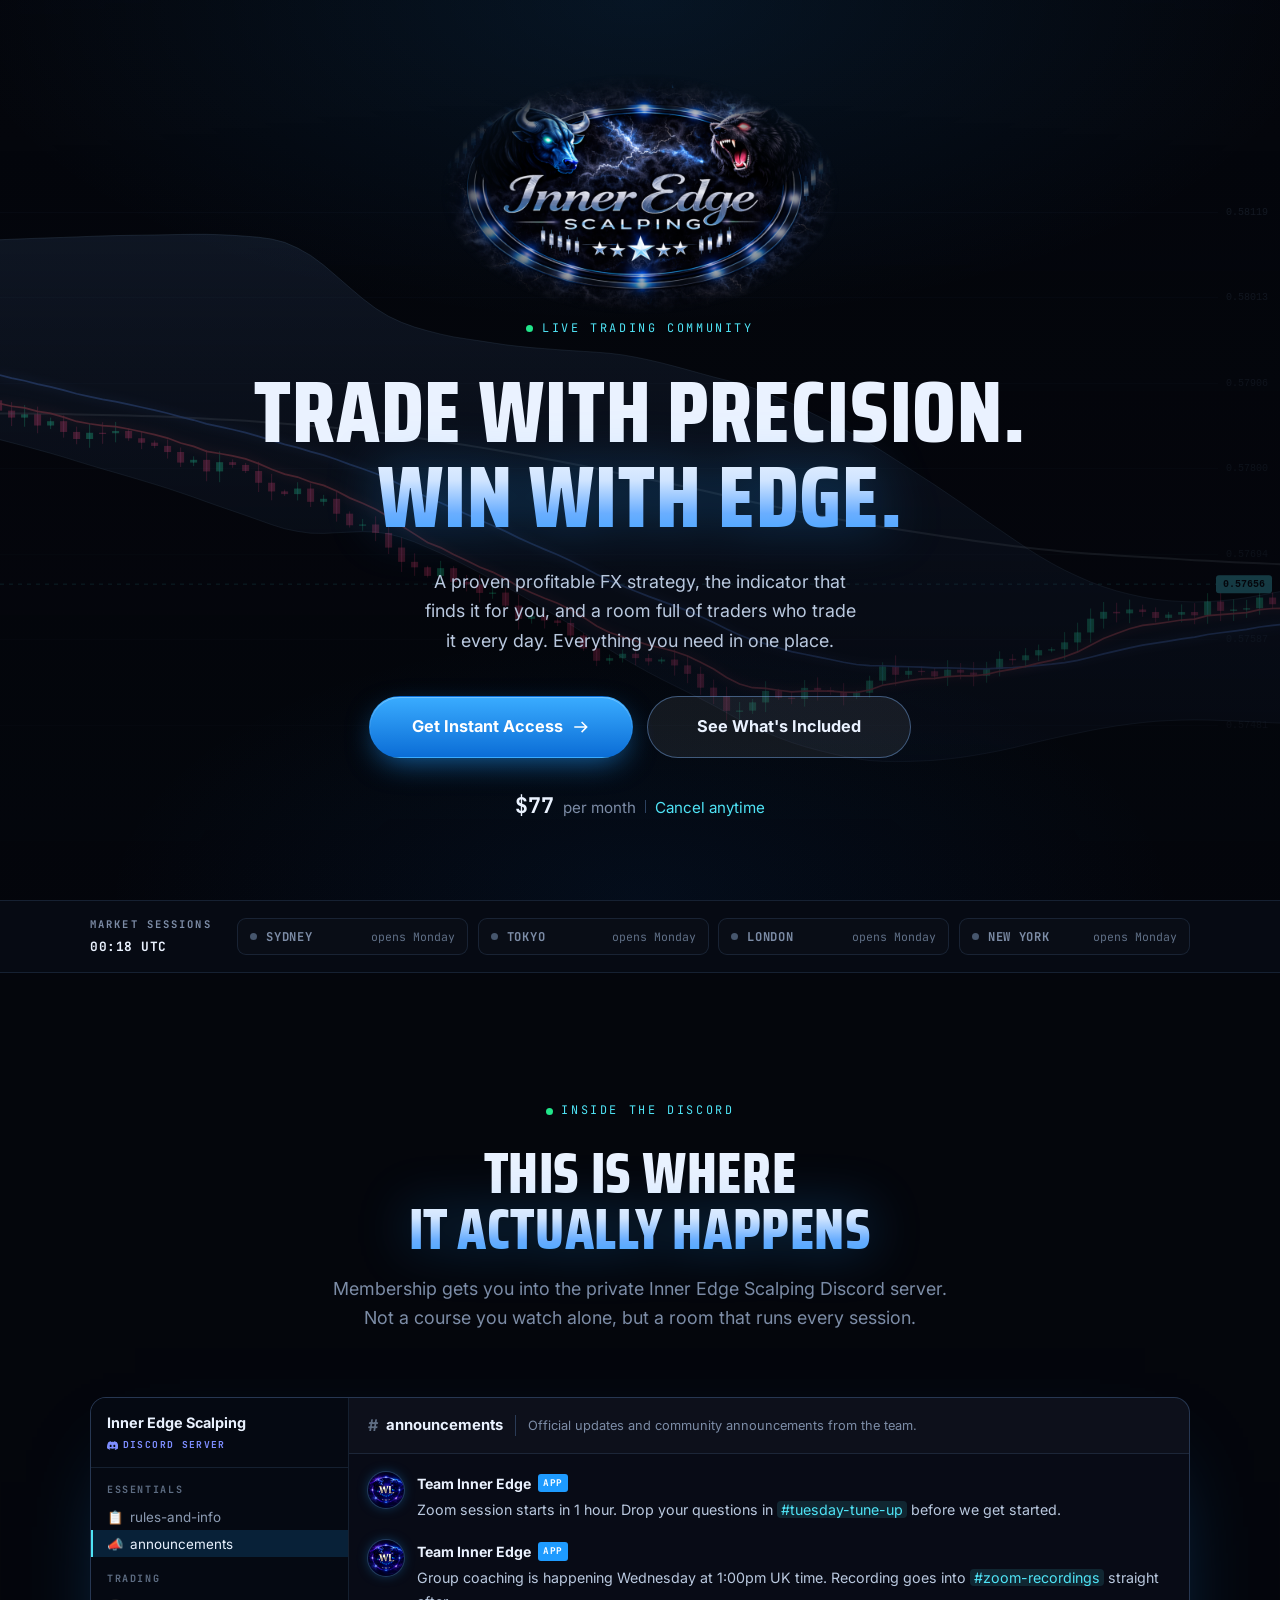
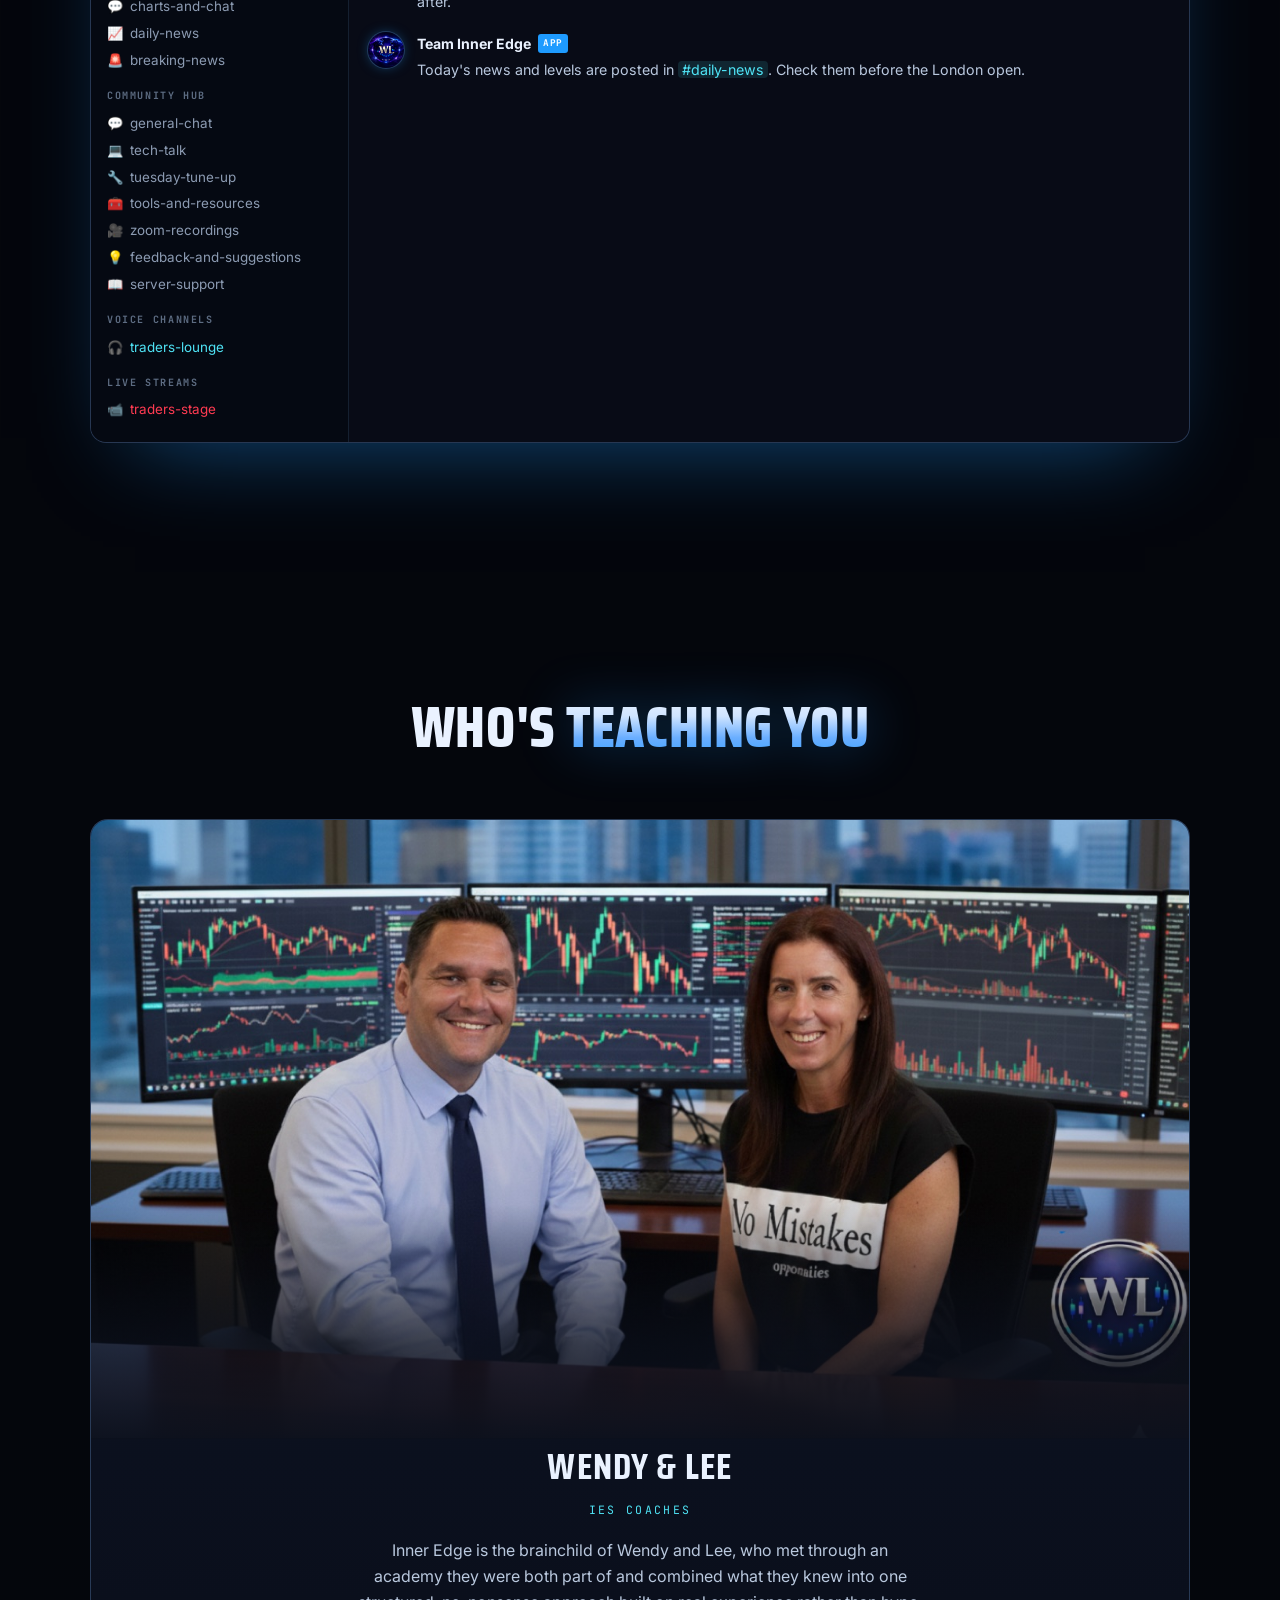
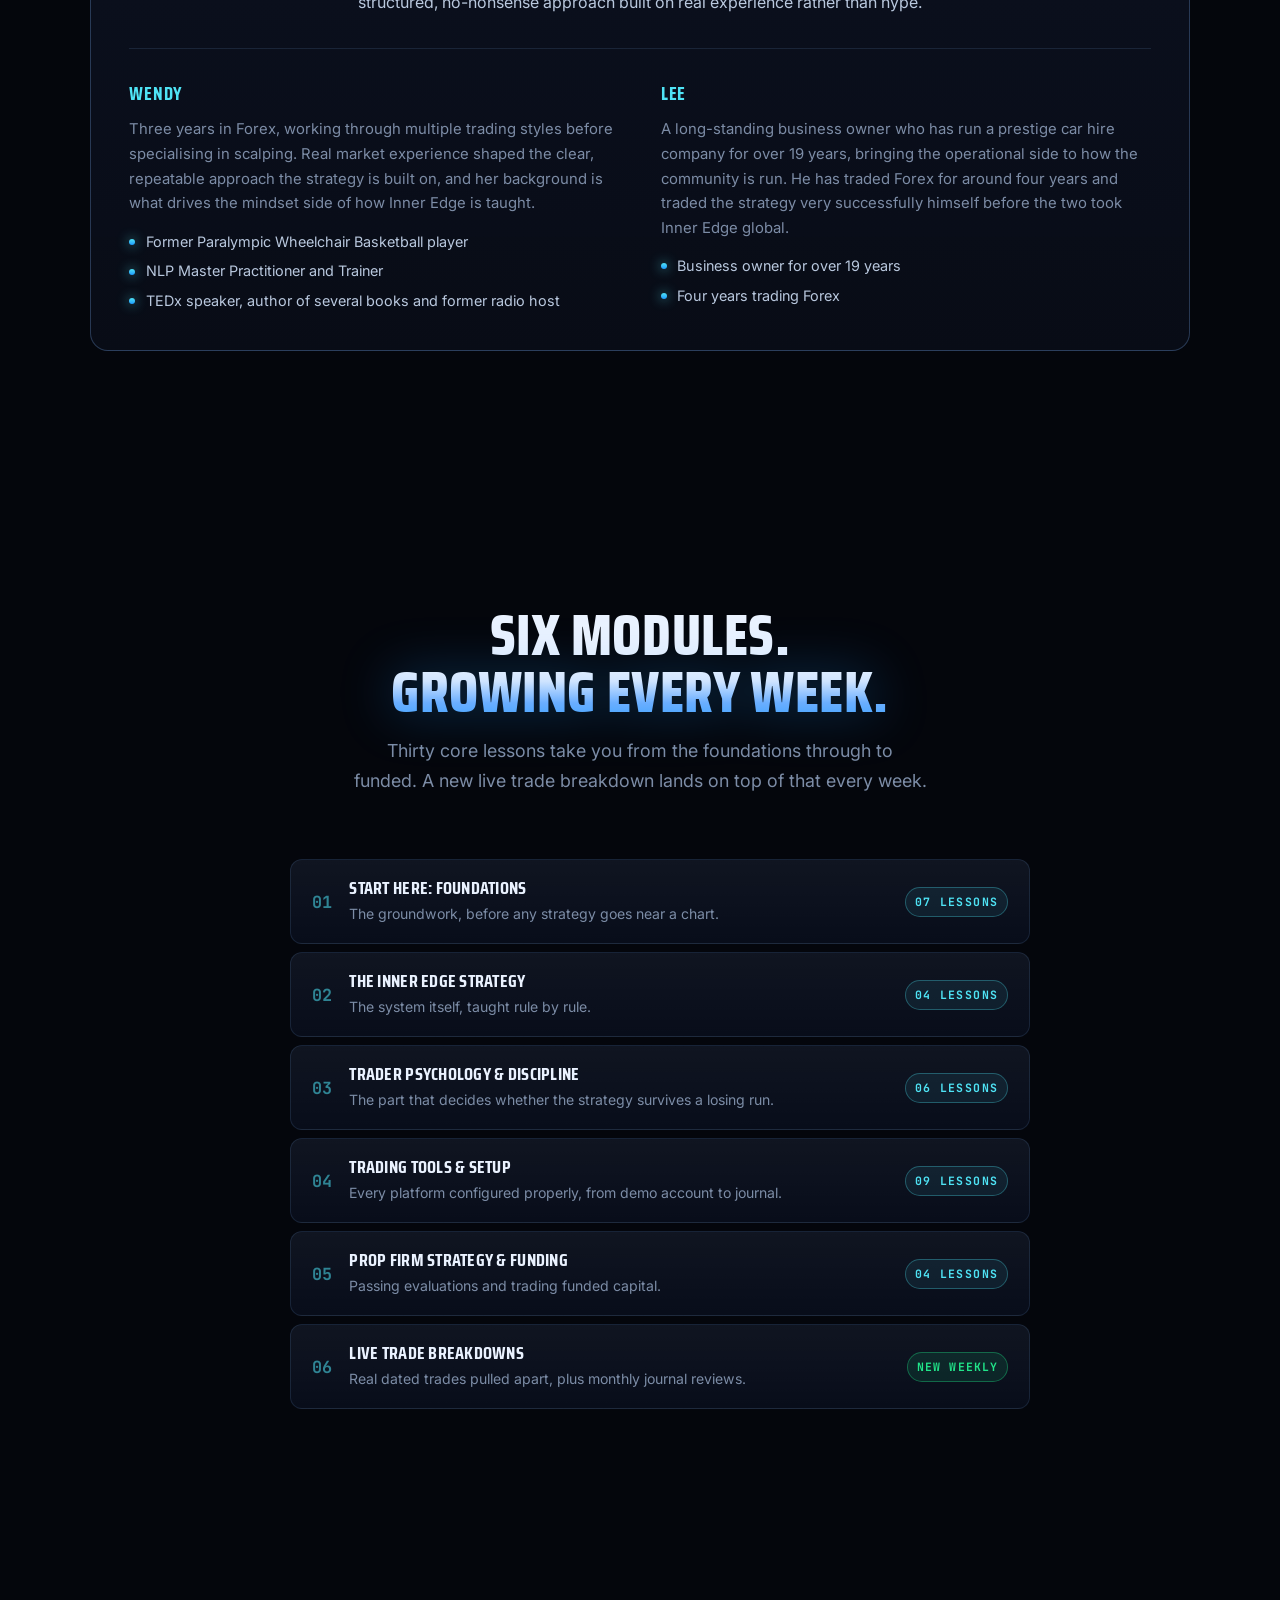
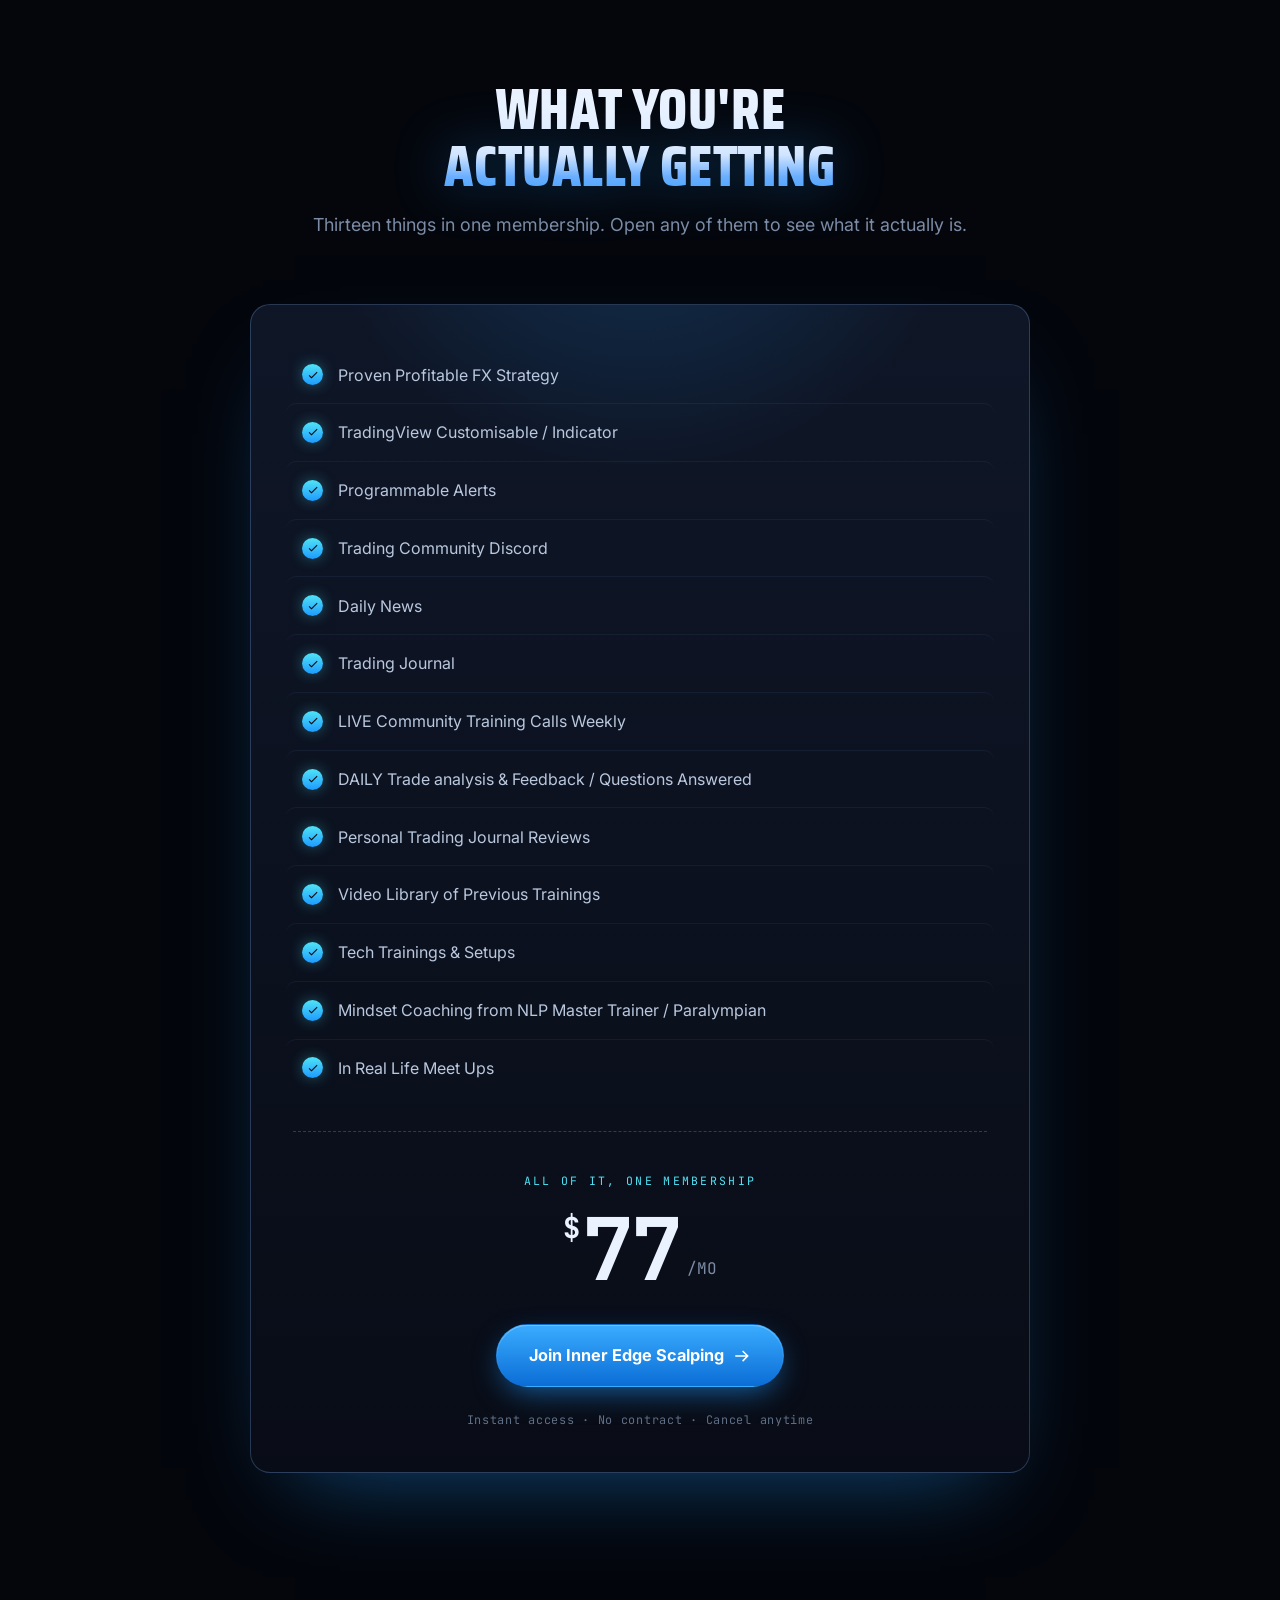
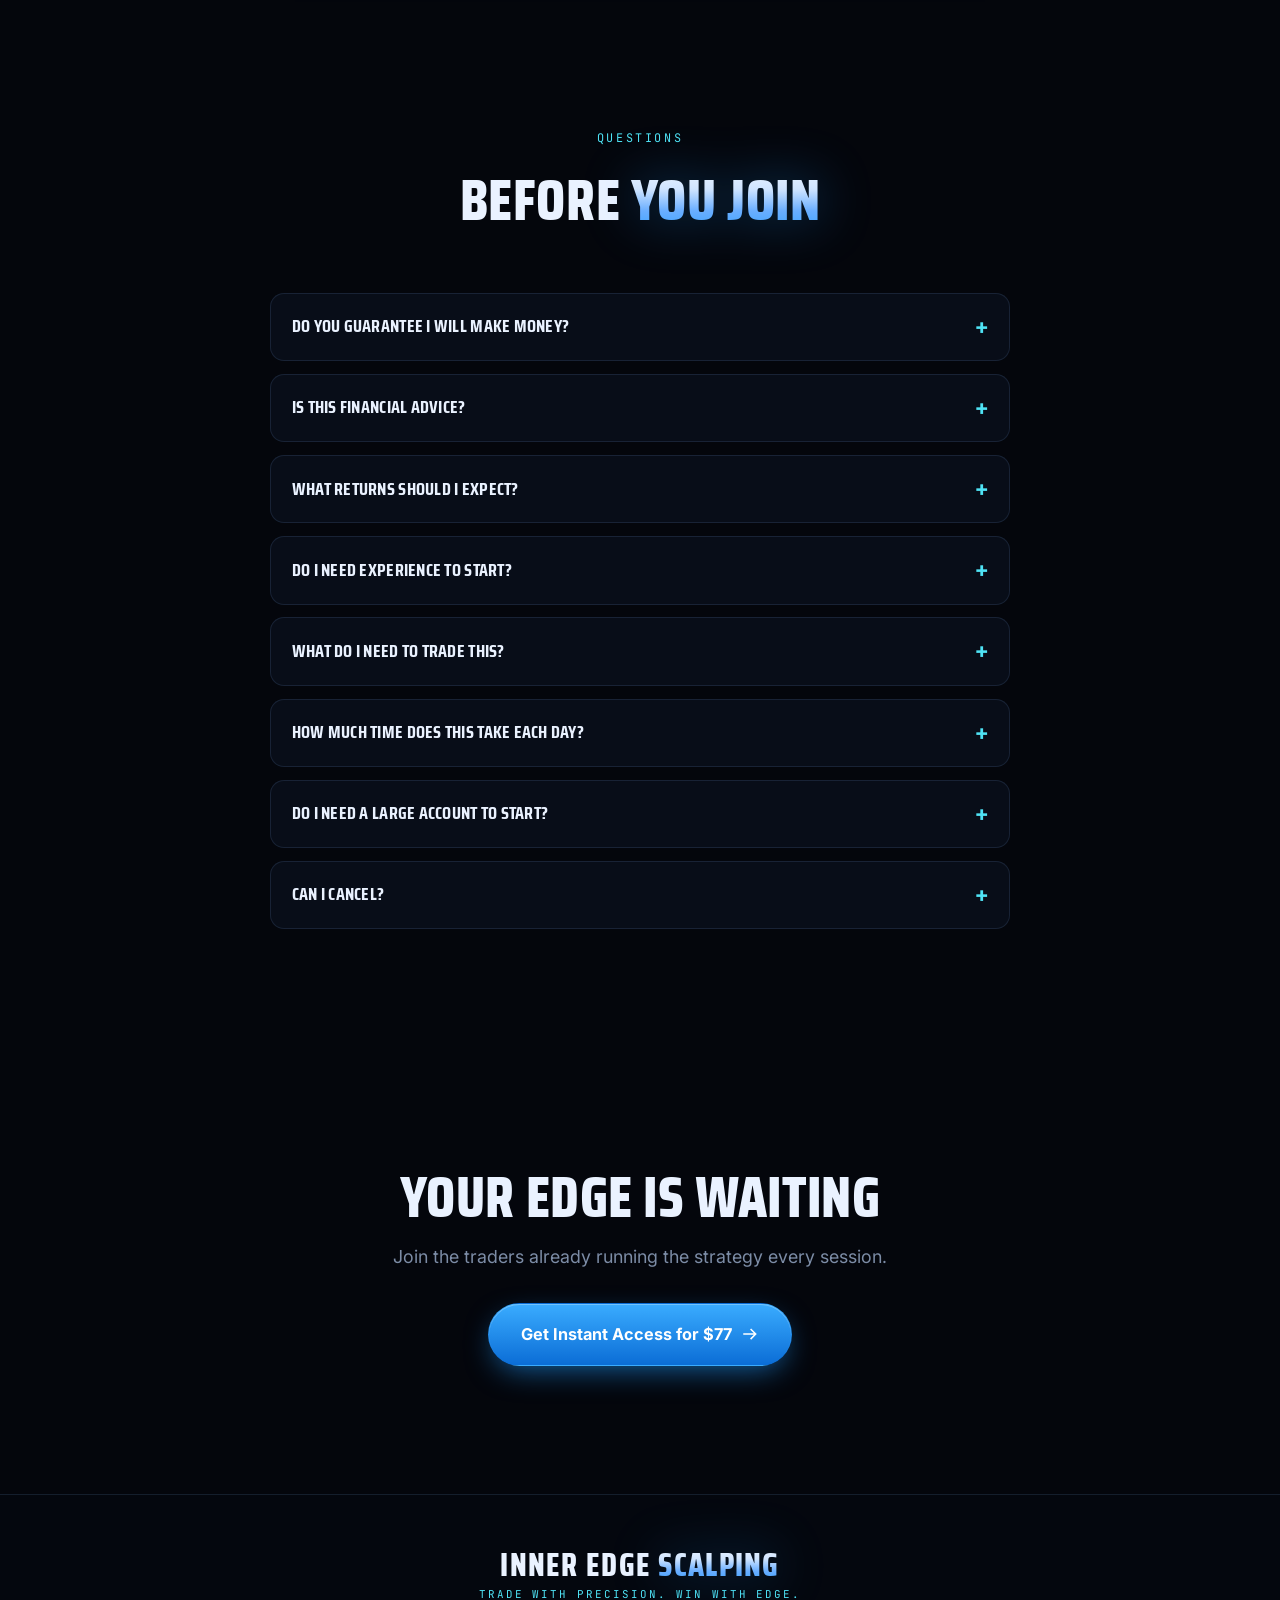
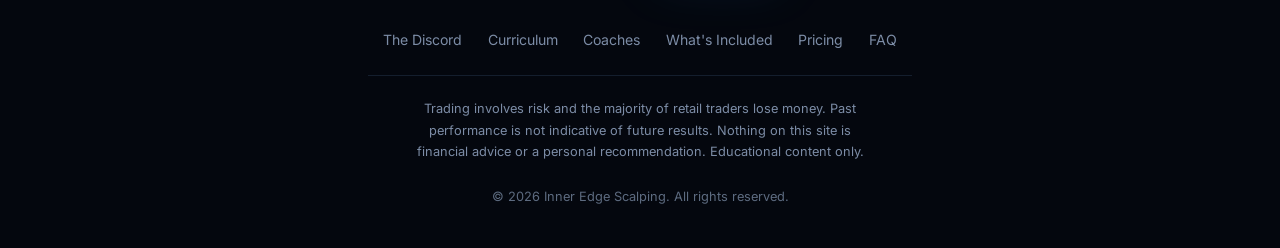
==== commit ce422909: "Use the real WL badge for the large favicons The Apple touch and Android icon sizes now use the actu" ====
--- a/index.html
+++ b/index.html
@@ -24,10 +24,14 @@
   <meta name="twitter:description" content="A proven profitable FX strategy, a customisable TradingView indicator, live weekly training, daily trade analysis and a community of traders. All in one place for $77 per month." />
   <meta name="twitter:image" content="https://inneredgescalping.com/assets/og-card.jpg?v=2" />
   <!-- WL badge rather than the Inner Edge oval: the oval's wordmark is
-       unreadable at 16px, the circular WL mark still reads -->
+       unreadable at 16px, the circular WL mark still reads.
+       Two renderings on purpose. 32px is a FLATTENED mark (navy disc, solid
+       gold WL) because the real badge collapses to a dark blob at tab size.
+       180/192 are the actual badge artwork, which has room to read.
+       Do not "unify" these; test at 32px before changing either. -->
   <link rel="icon" type="image/png" sizes="32x32" href="assets/favicon-32.png" />
-  <link rel="icon" type="image/png" sizes="192x192" href="assets/favicon-192.png" />
-  <link rel="apple-touch-icon" sizes="180x180" href="assets/favicon-180.png" />
+  <link rel="icon" type="image/png" sizes="192x192" href="assets/favicon-192.png?v=2" />
+  <link rel="apple-touch-icon" sizes="180x180" href="assets/favicon-180.png?v=2" />
   <link rel="preconnect" href="https://fonts.googleapis.com" />
   <link rel="preconnect" href="https://fonts.gstatic.com" crossorigin />
   <link href="https://fonts.googleapis.com/css2?family=Inter:wght@400;500;600;700&family=JetBrains+Mono:wght@400;700&family=Saira+Condensed:wght@600;700;800&display=swap" rel="stylesheet" />
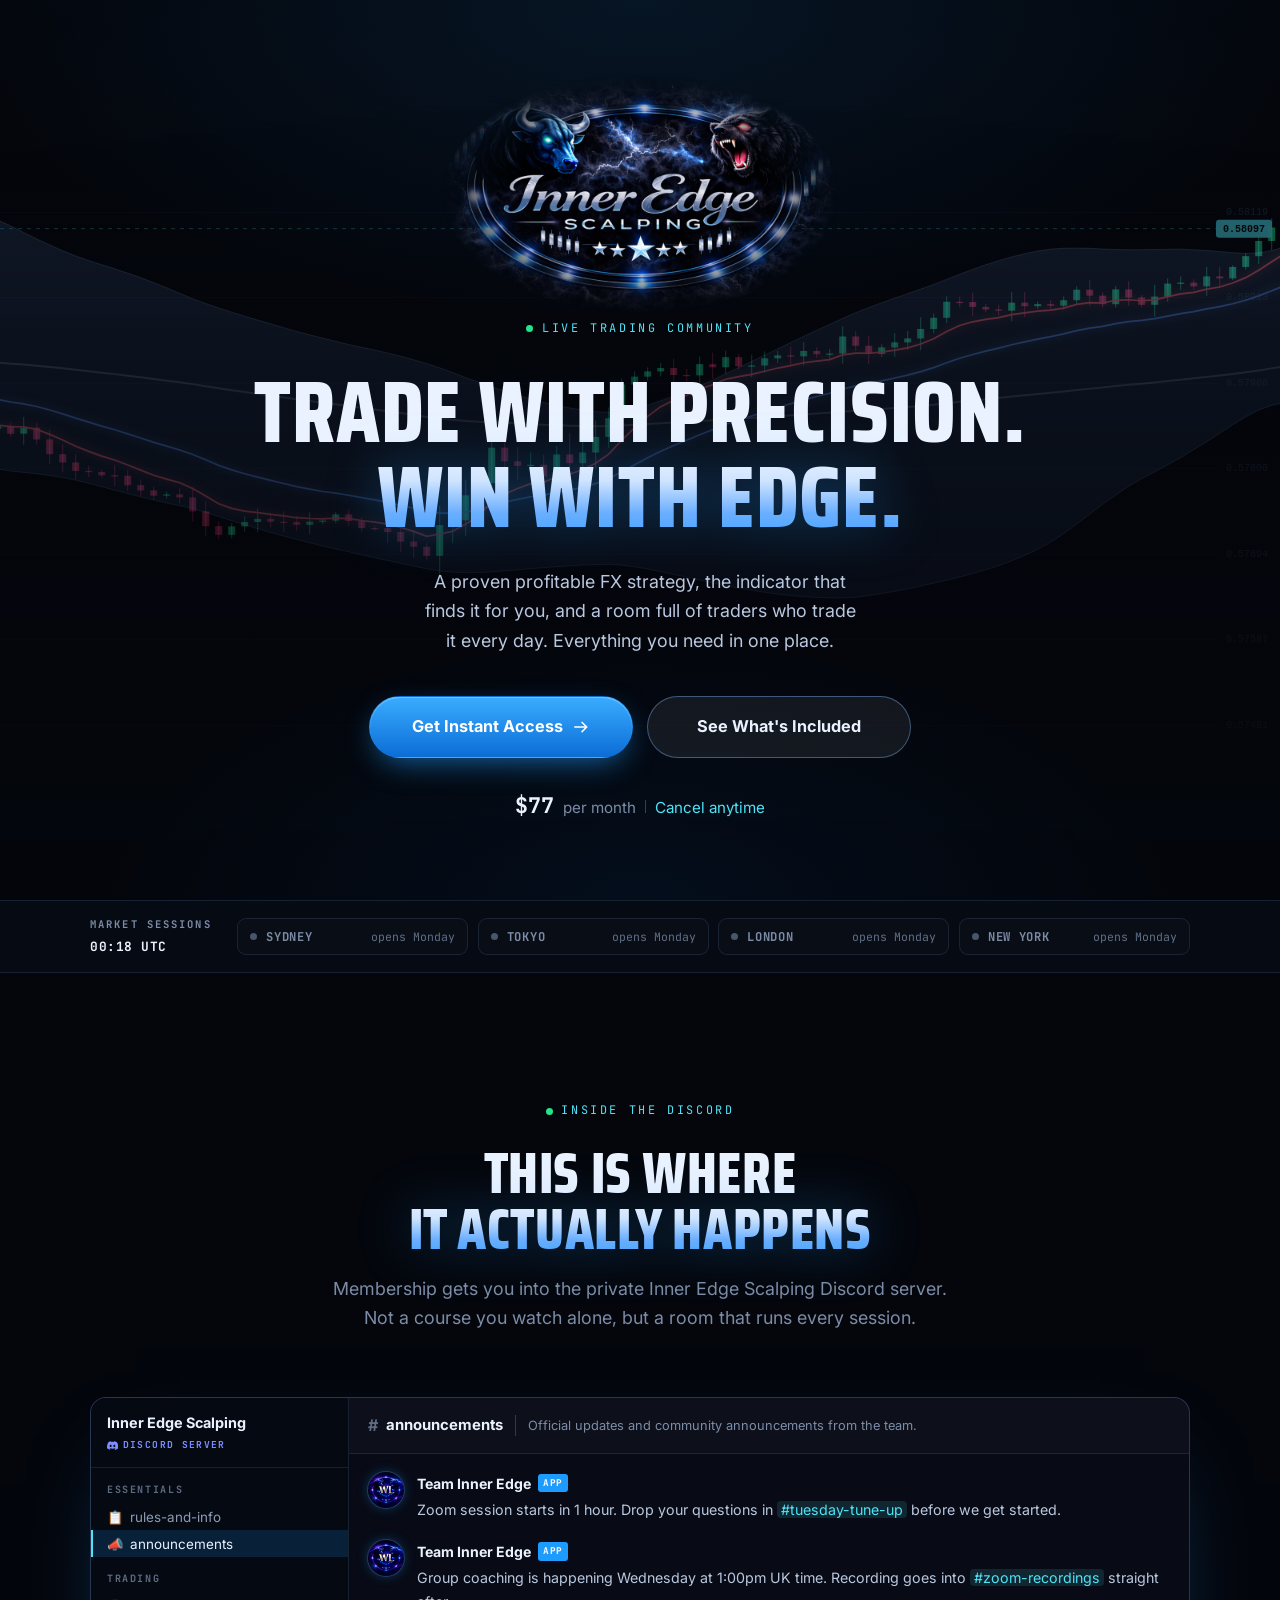
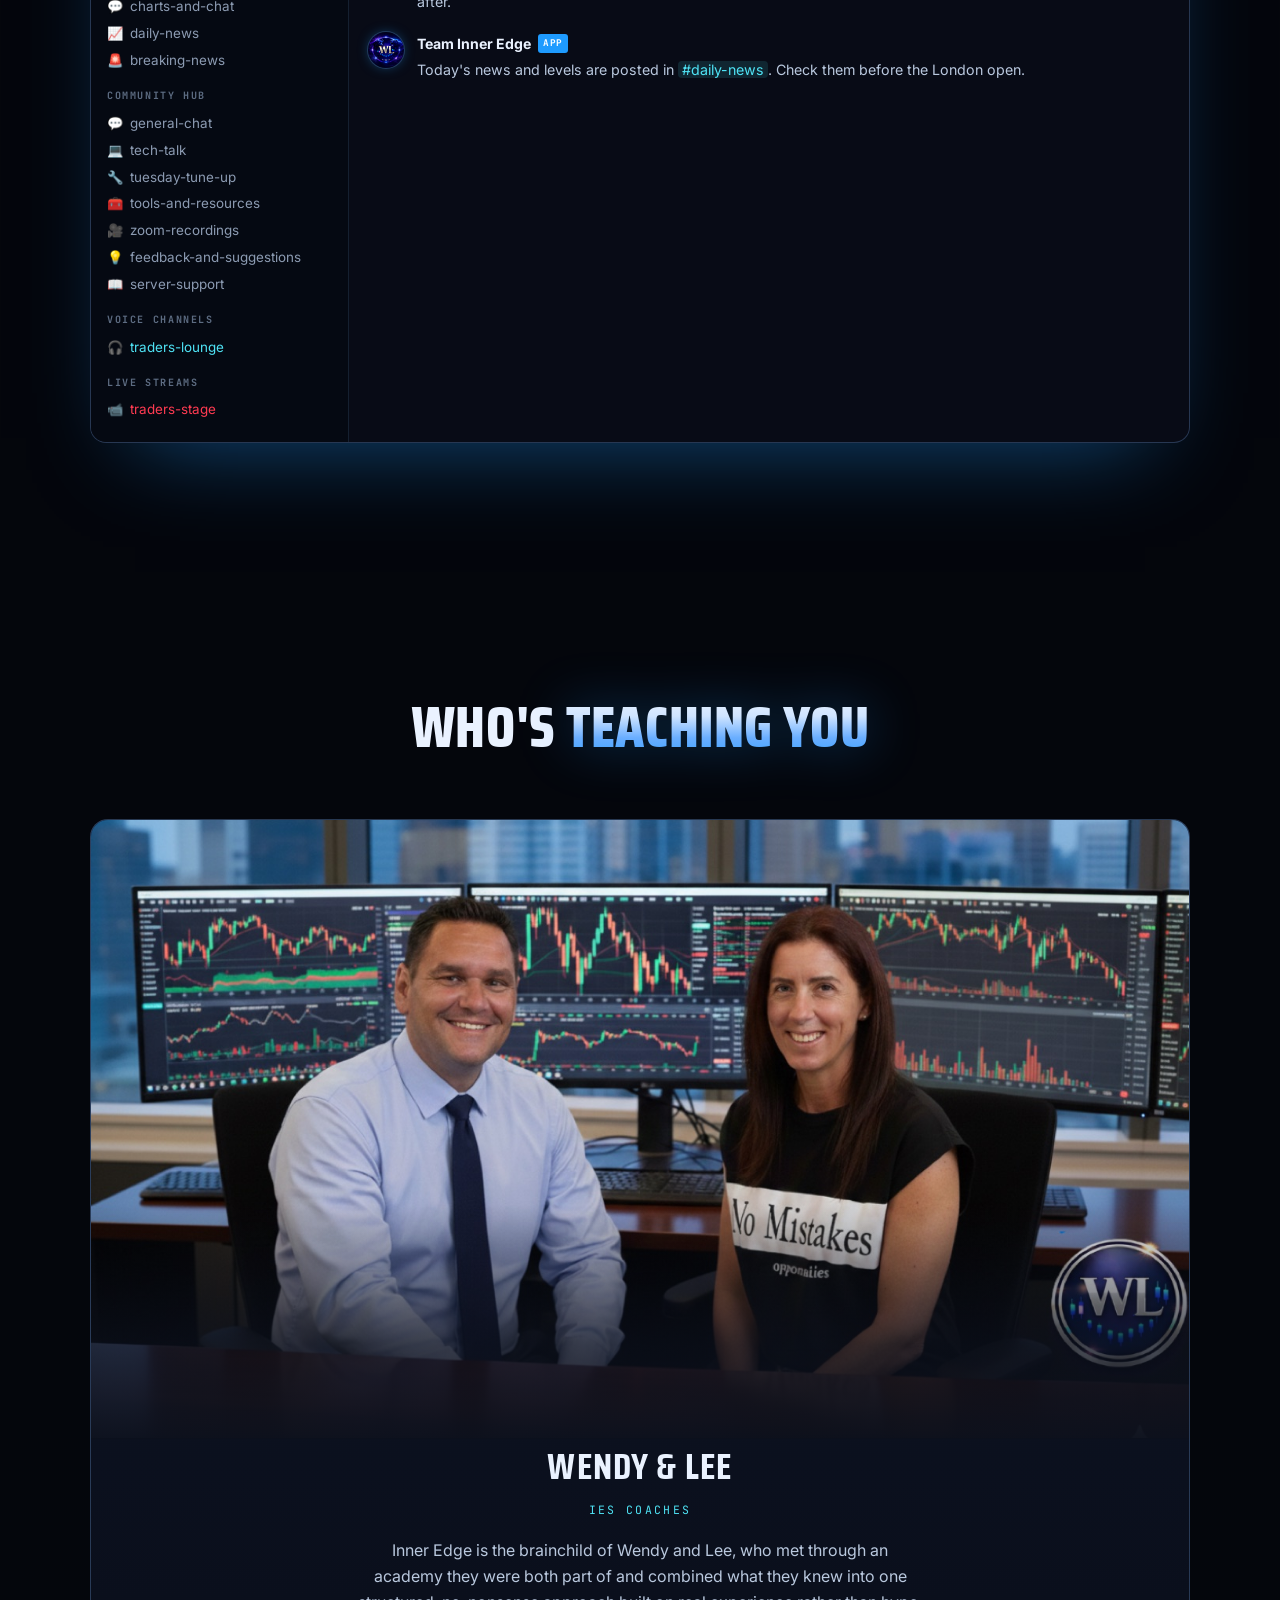
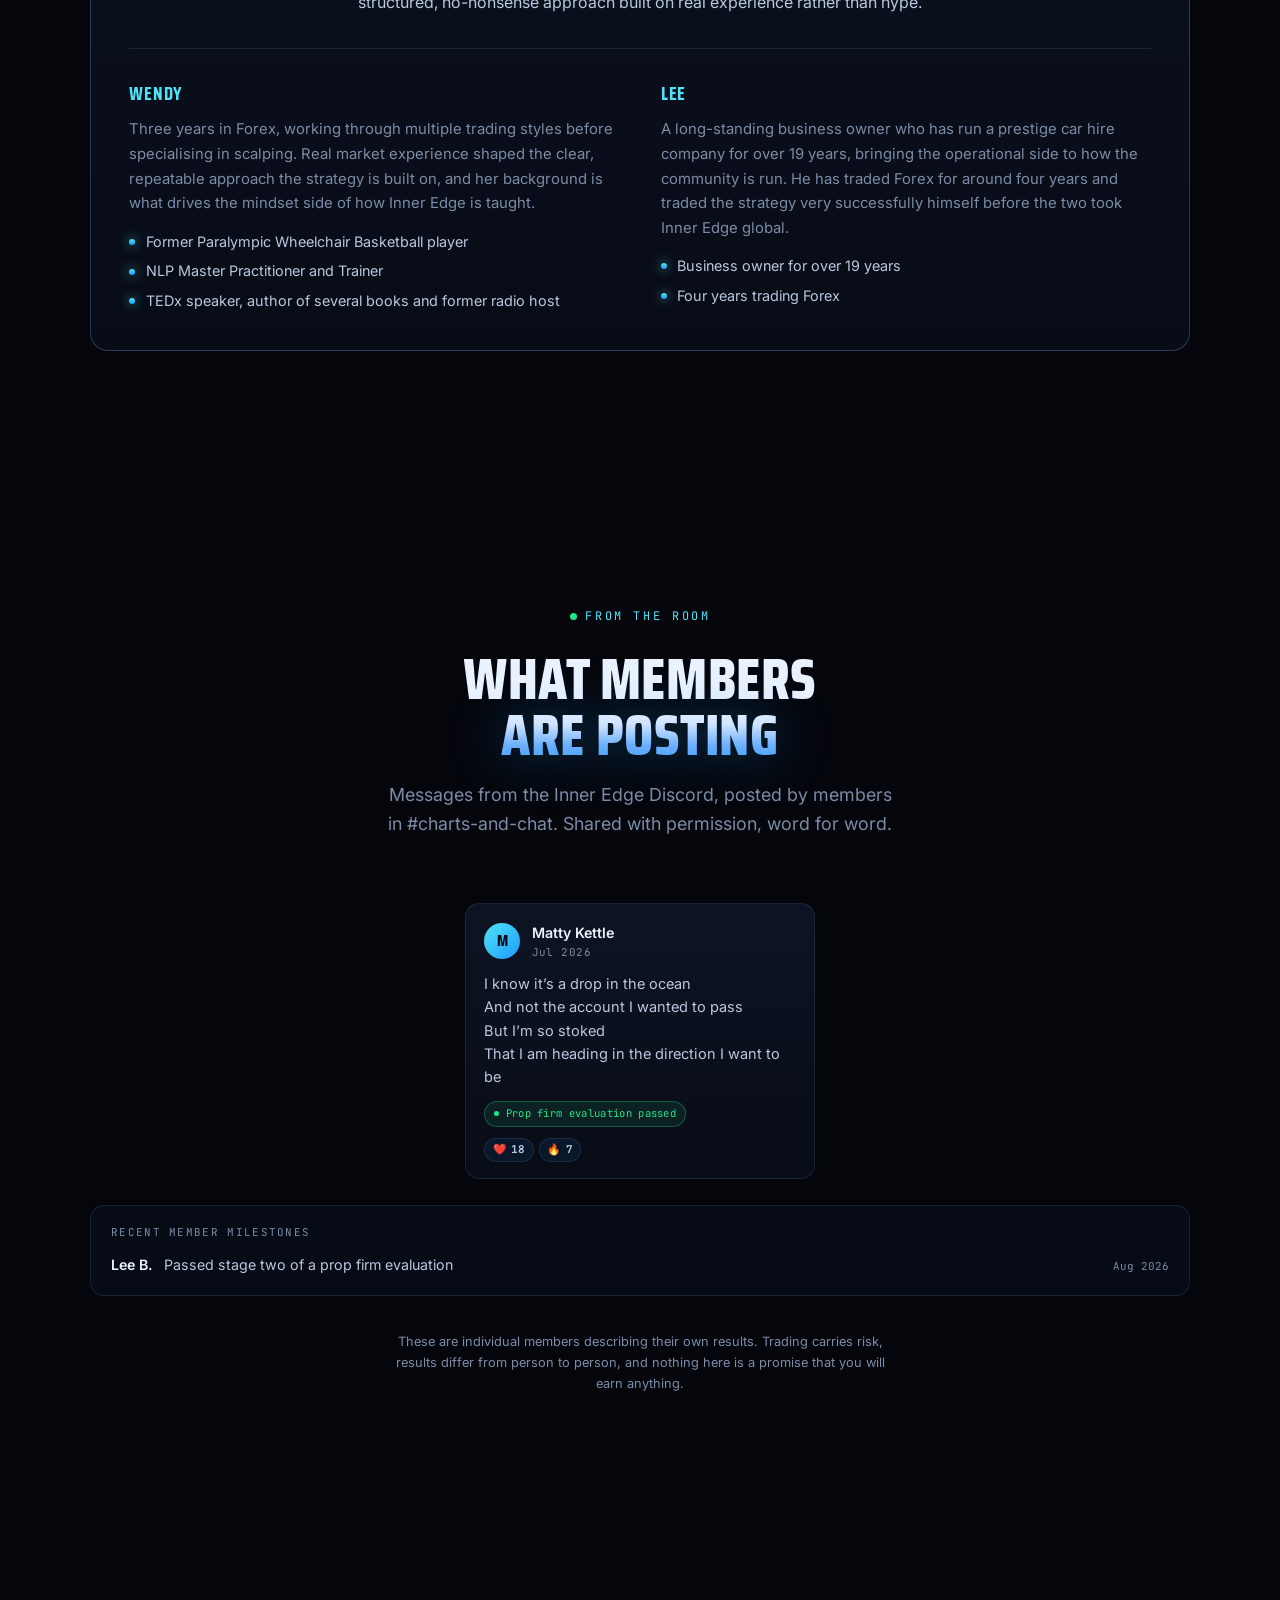
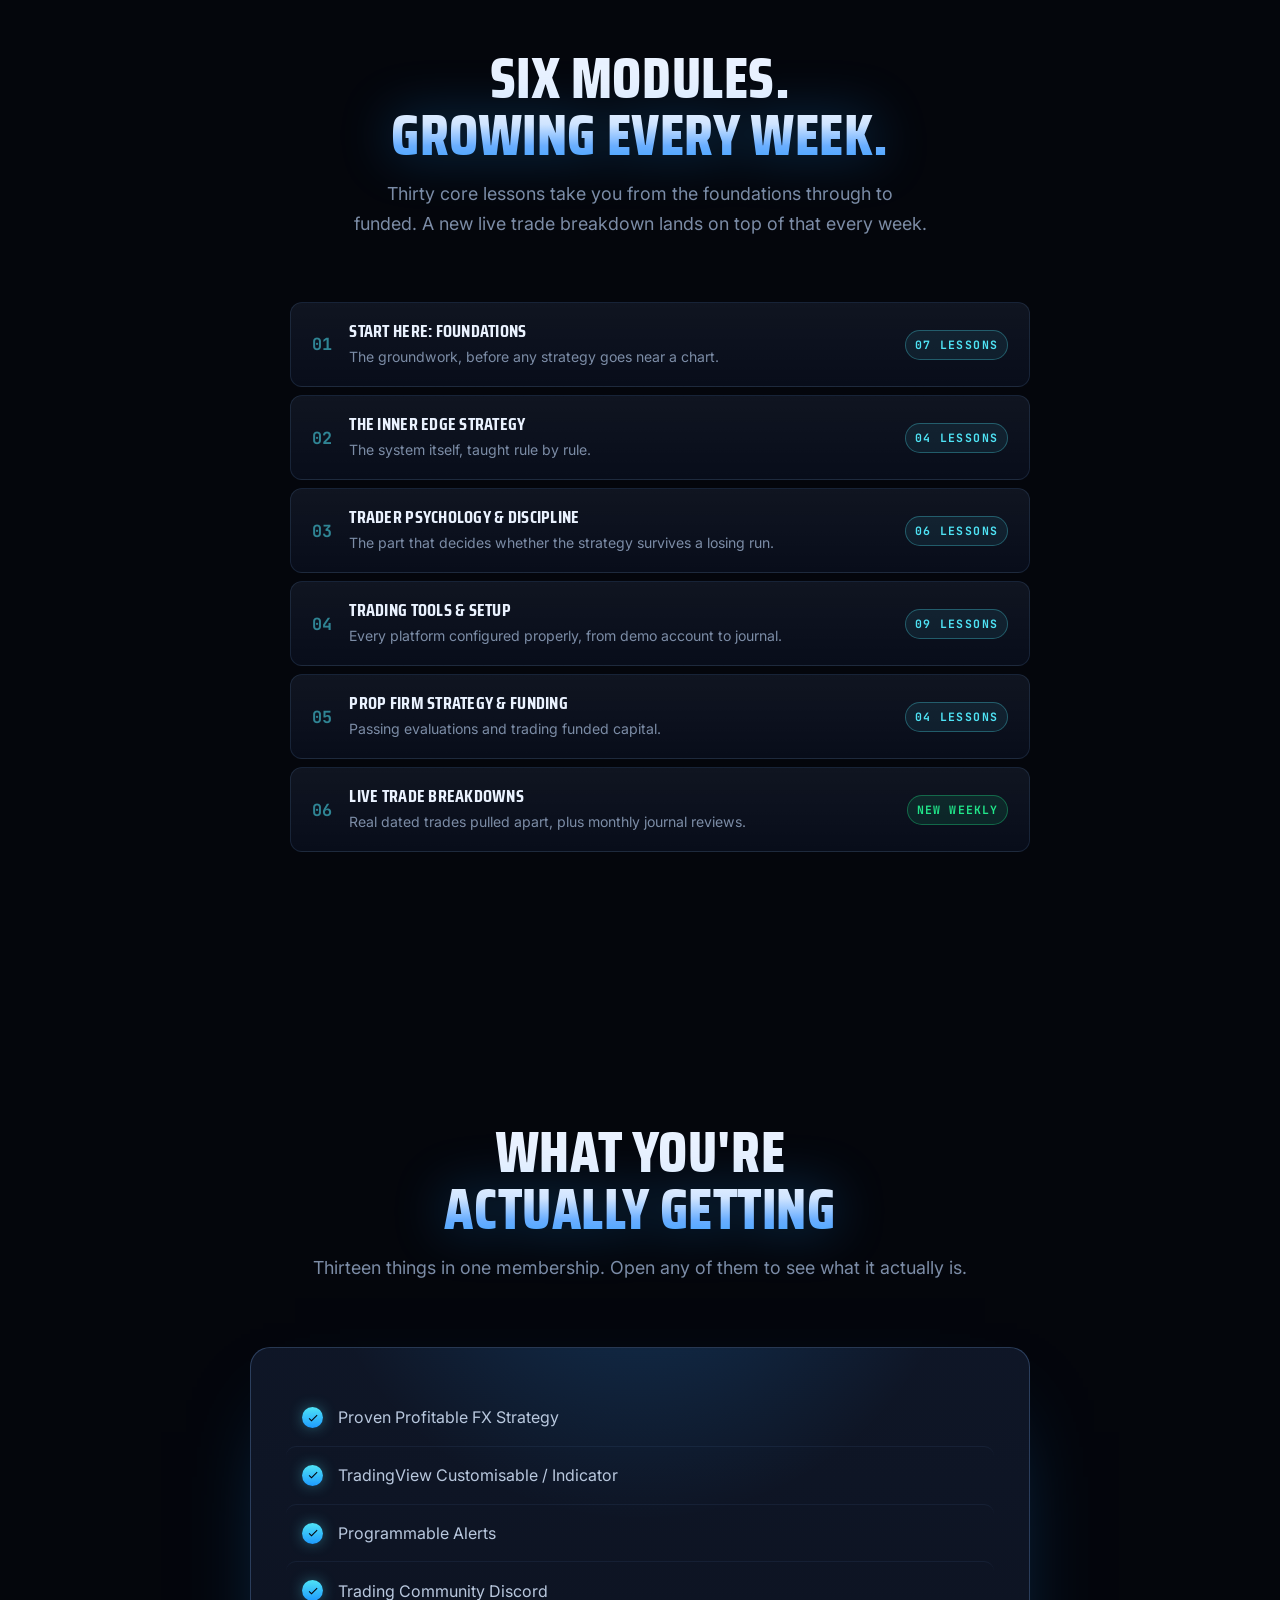
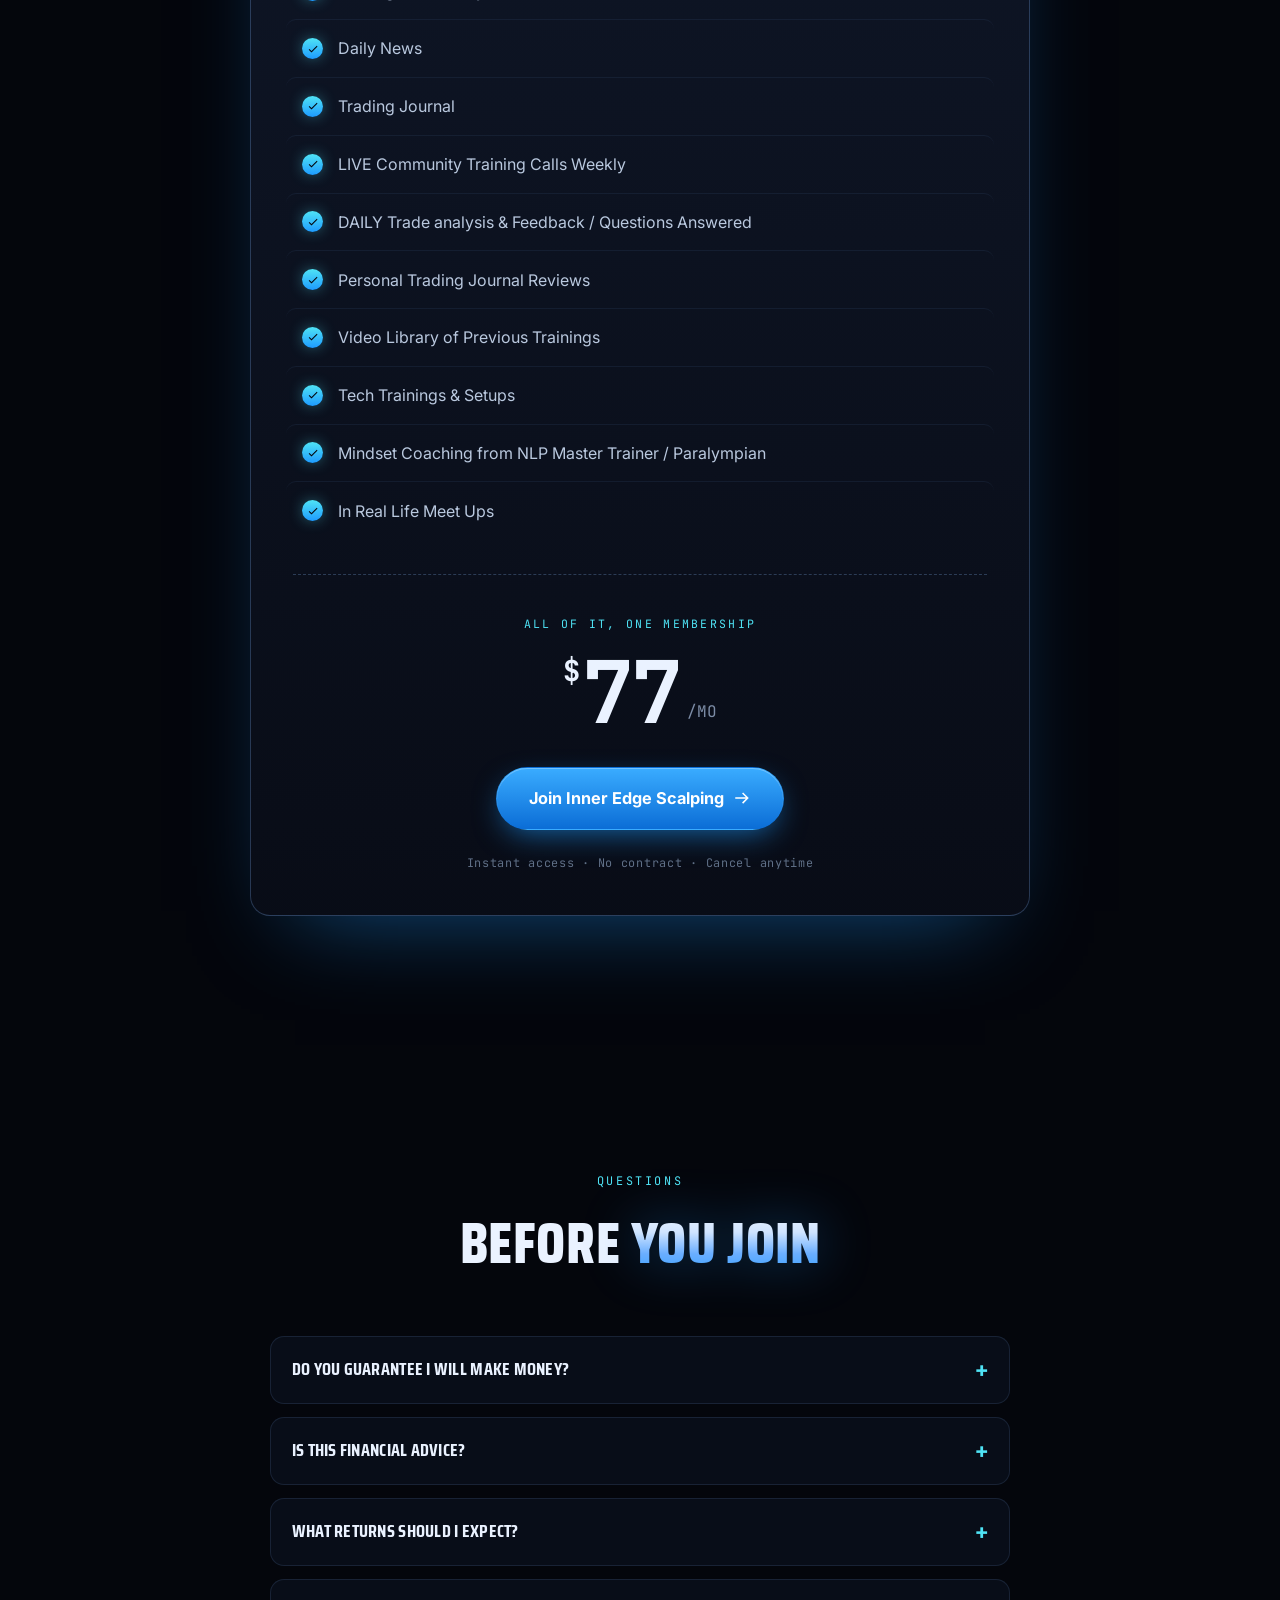
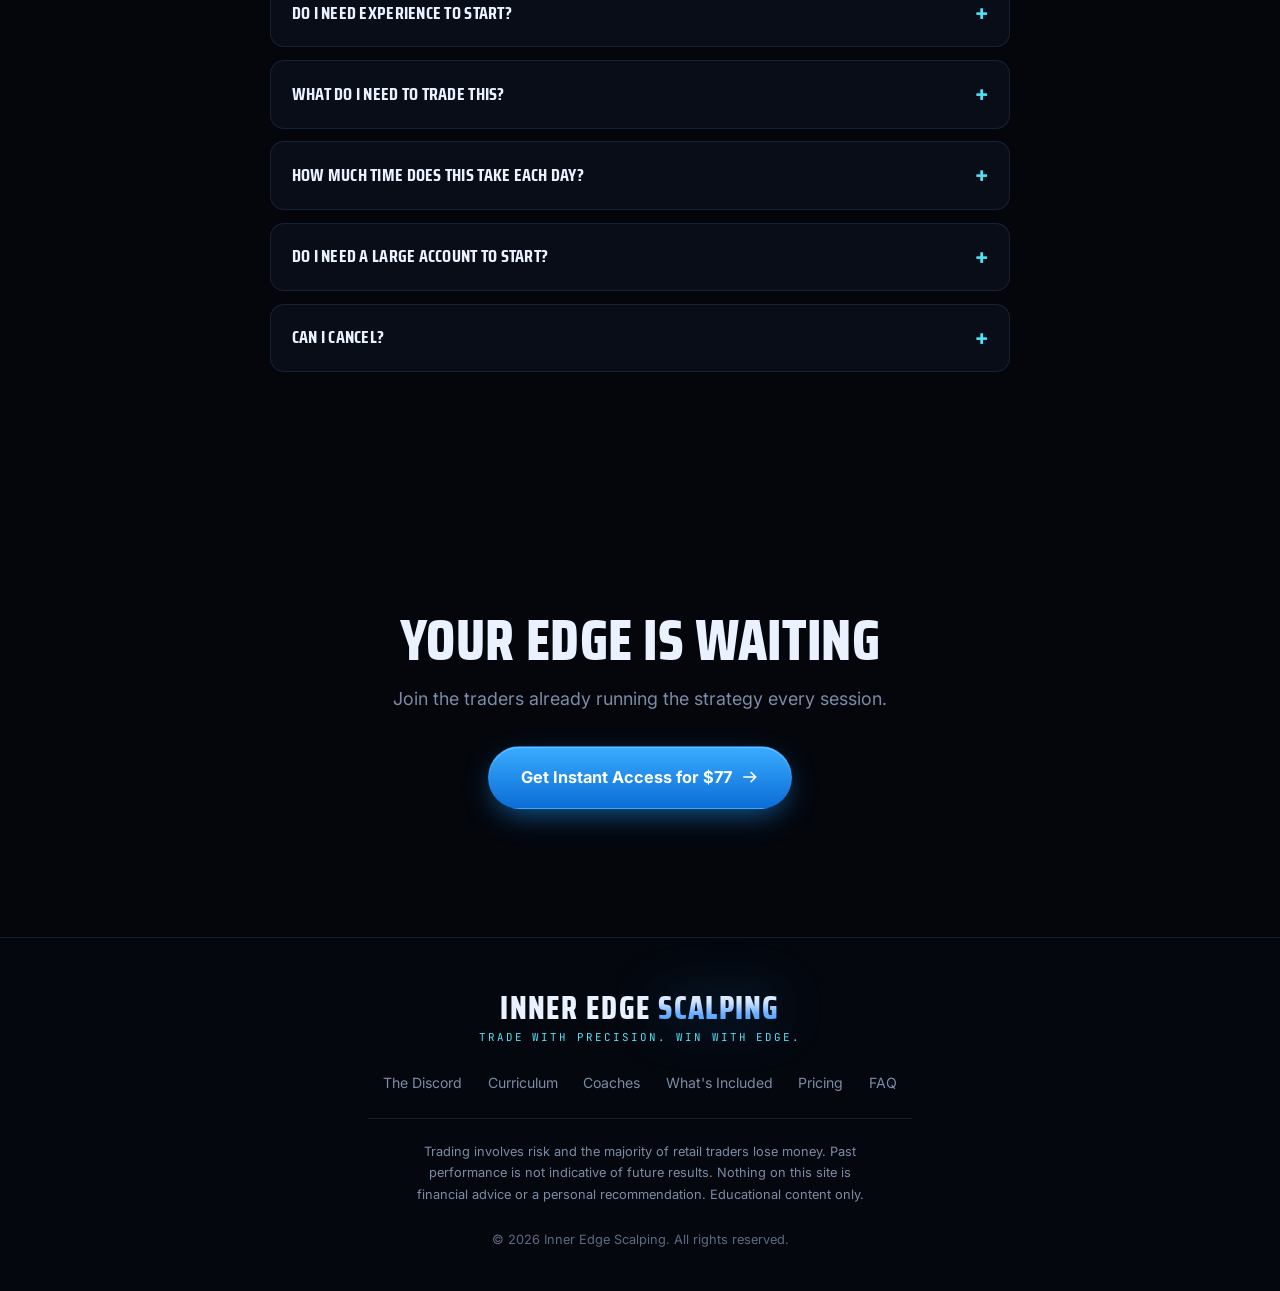
==== commit c4609a30: "Merge wins-wall into preview Resolves the docs conflict by keeping both sections; they landed at the" ====
--- a/index.html
+++ b/index.html
@@ -249,6 +249,40 @@
             </div>
           </div>
         </div>
+      </div>
+    </section>
+
+    <!-- ================= WINS / SOCIAL PROOF =================
+         Real member messages lifted from the Discord, rebuilt in markup.
+         Content lives in the WINS array in js/main.js §7. The section stays
+         hidden until that array has real entries in it, so an empty shell
+         never ships. Never write a message that a member did not post. -->
+    <section class="section" id="wins" hidden>
+      <div class="wrap">
+        <div class="head" data-reveal>
+          <p class="eyebrow"><span class="dot"></span> From The Room</p>
+          <h2 class="h2">What Members<br /><span class="grad">Are Posting</span></h2>
+          <p class="lede">
+            Messages from the Inner Edge Discord, posted by members in
+            #charts-and-chat. Shared with permission, word for word.
+          </p>
+        </div>
+
+        <div class="wins" id="winsGrid" data-reveal></div>
+
+        <!-- Milestones are statements of fact about a member's result, used
+             when we hold proof but no message from them. Never phrase one as
+             a quote, because they did not say it. -->
+        <div class="miles" id="winsMiles" data-reveal hidden>
+          <p class="miles__cap">Recent member milestones</p>
+          <ul class="miles__list" id="winsMilesList"></ul>
+        </div>
+
+        <p class="wins__note" data-reveal>
+          These are individual members describing their own results. Trading carries
+          risk, results differ from person to person, and nothing here is a promise
+          that you will earn anything.
+        </p>
       </div>
     </section>
 
